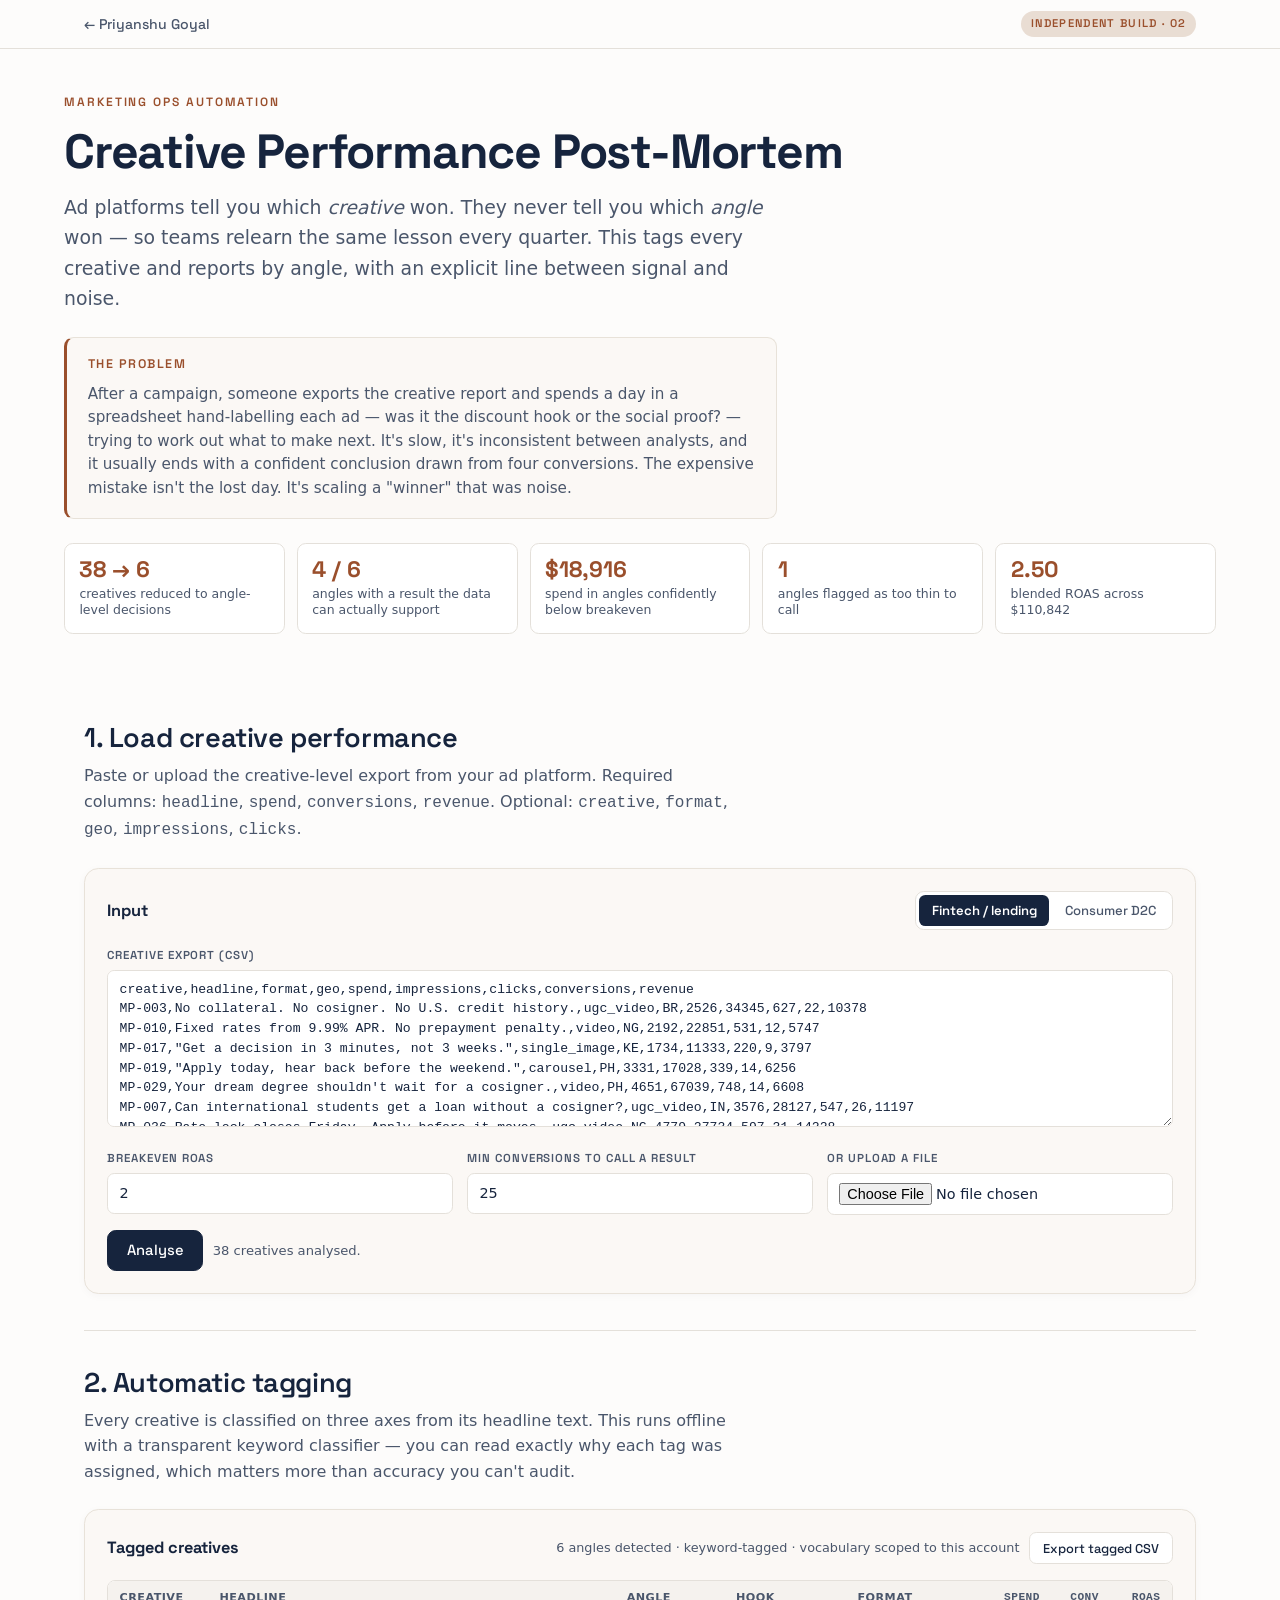
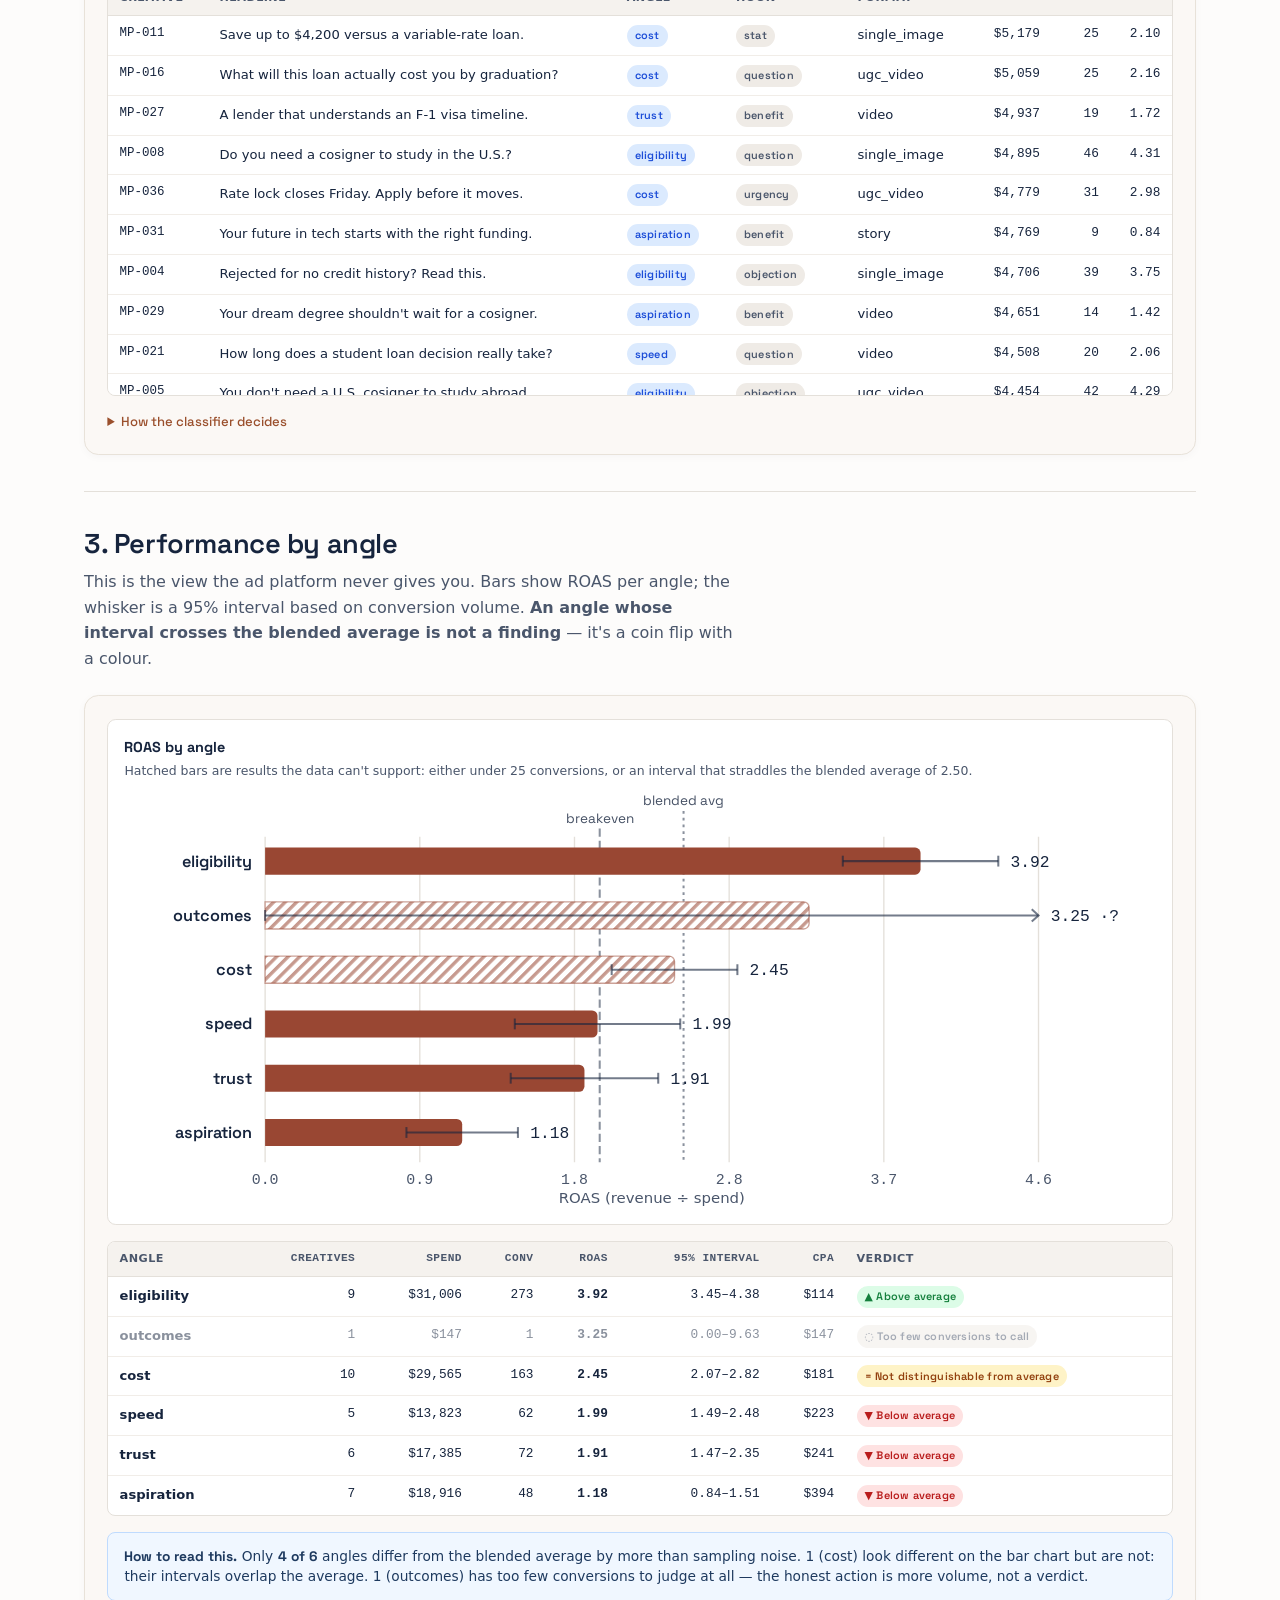
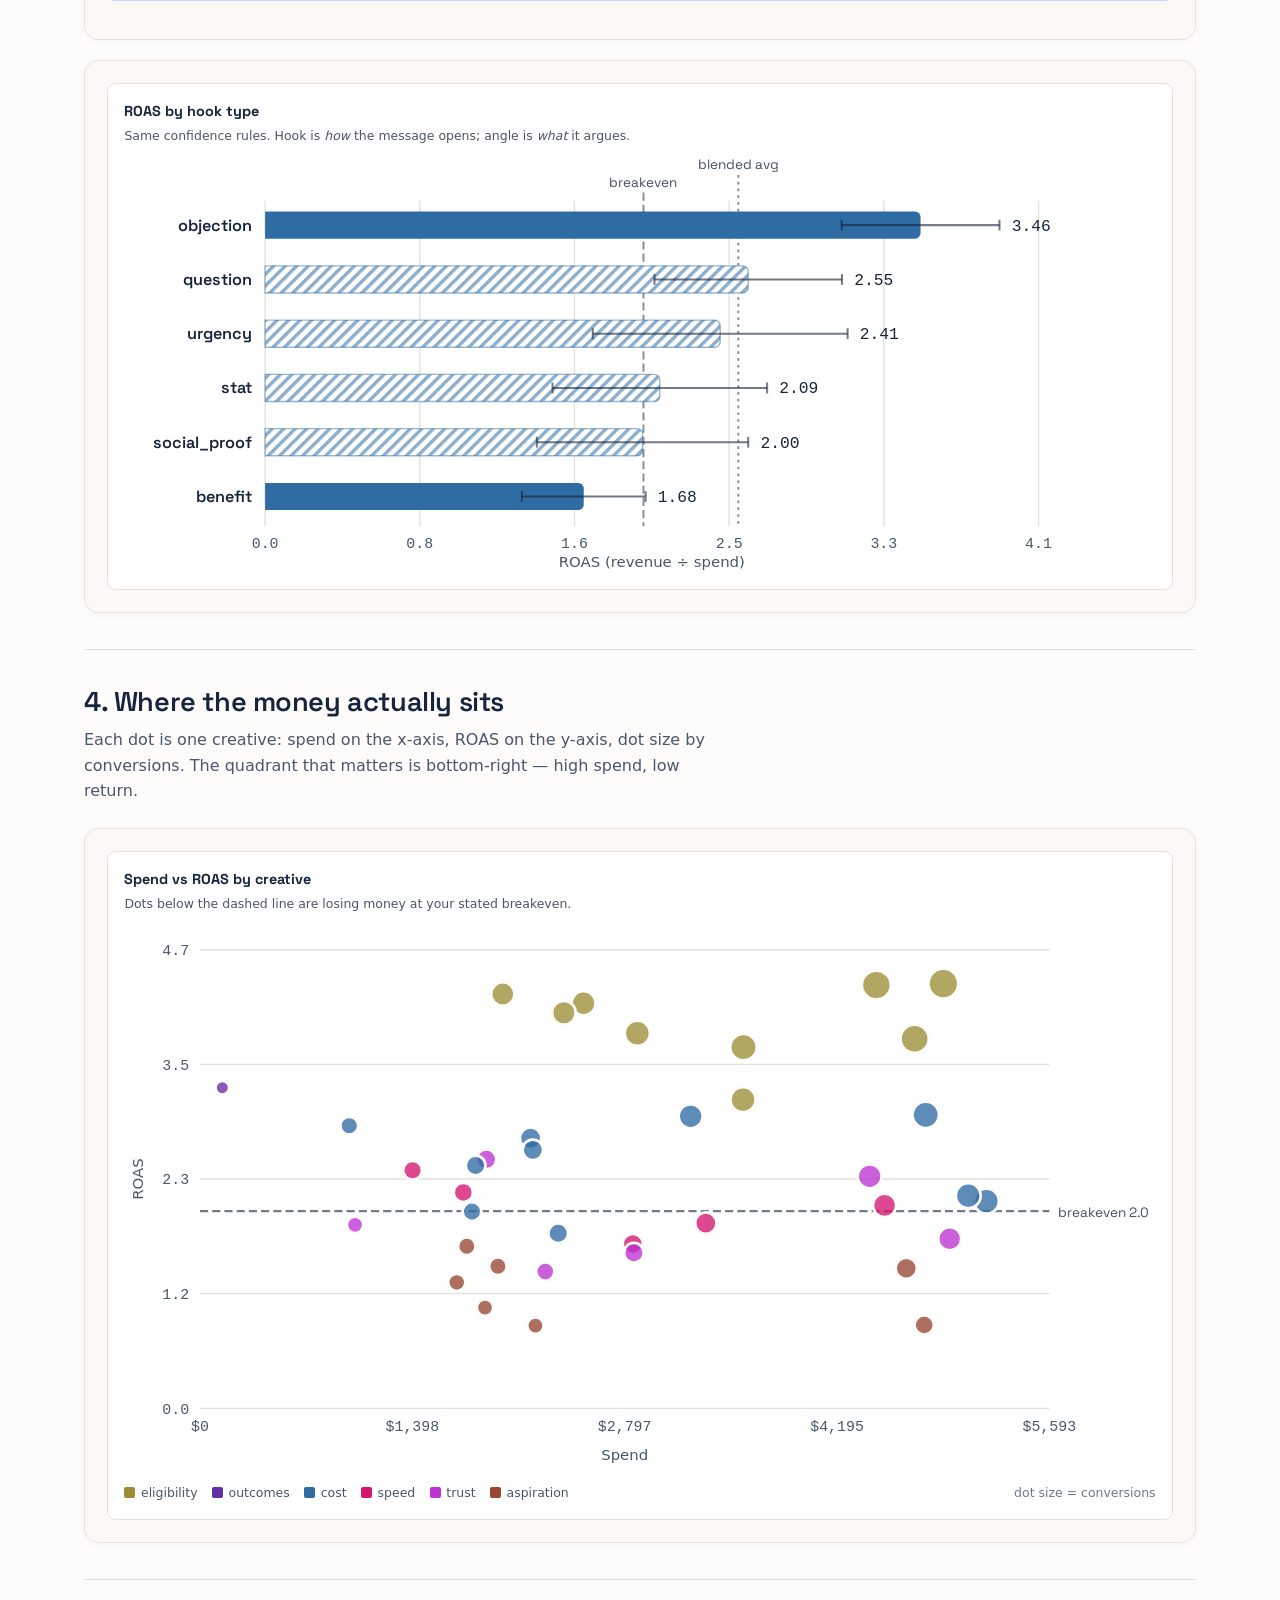
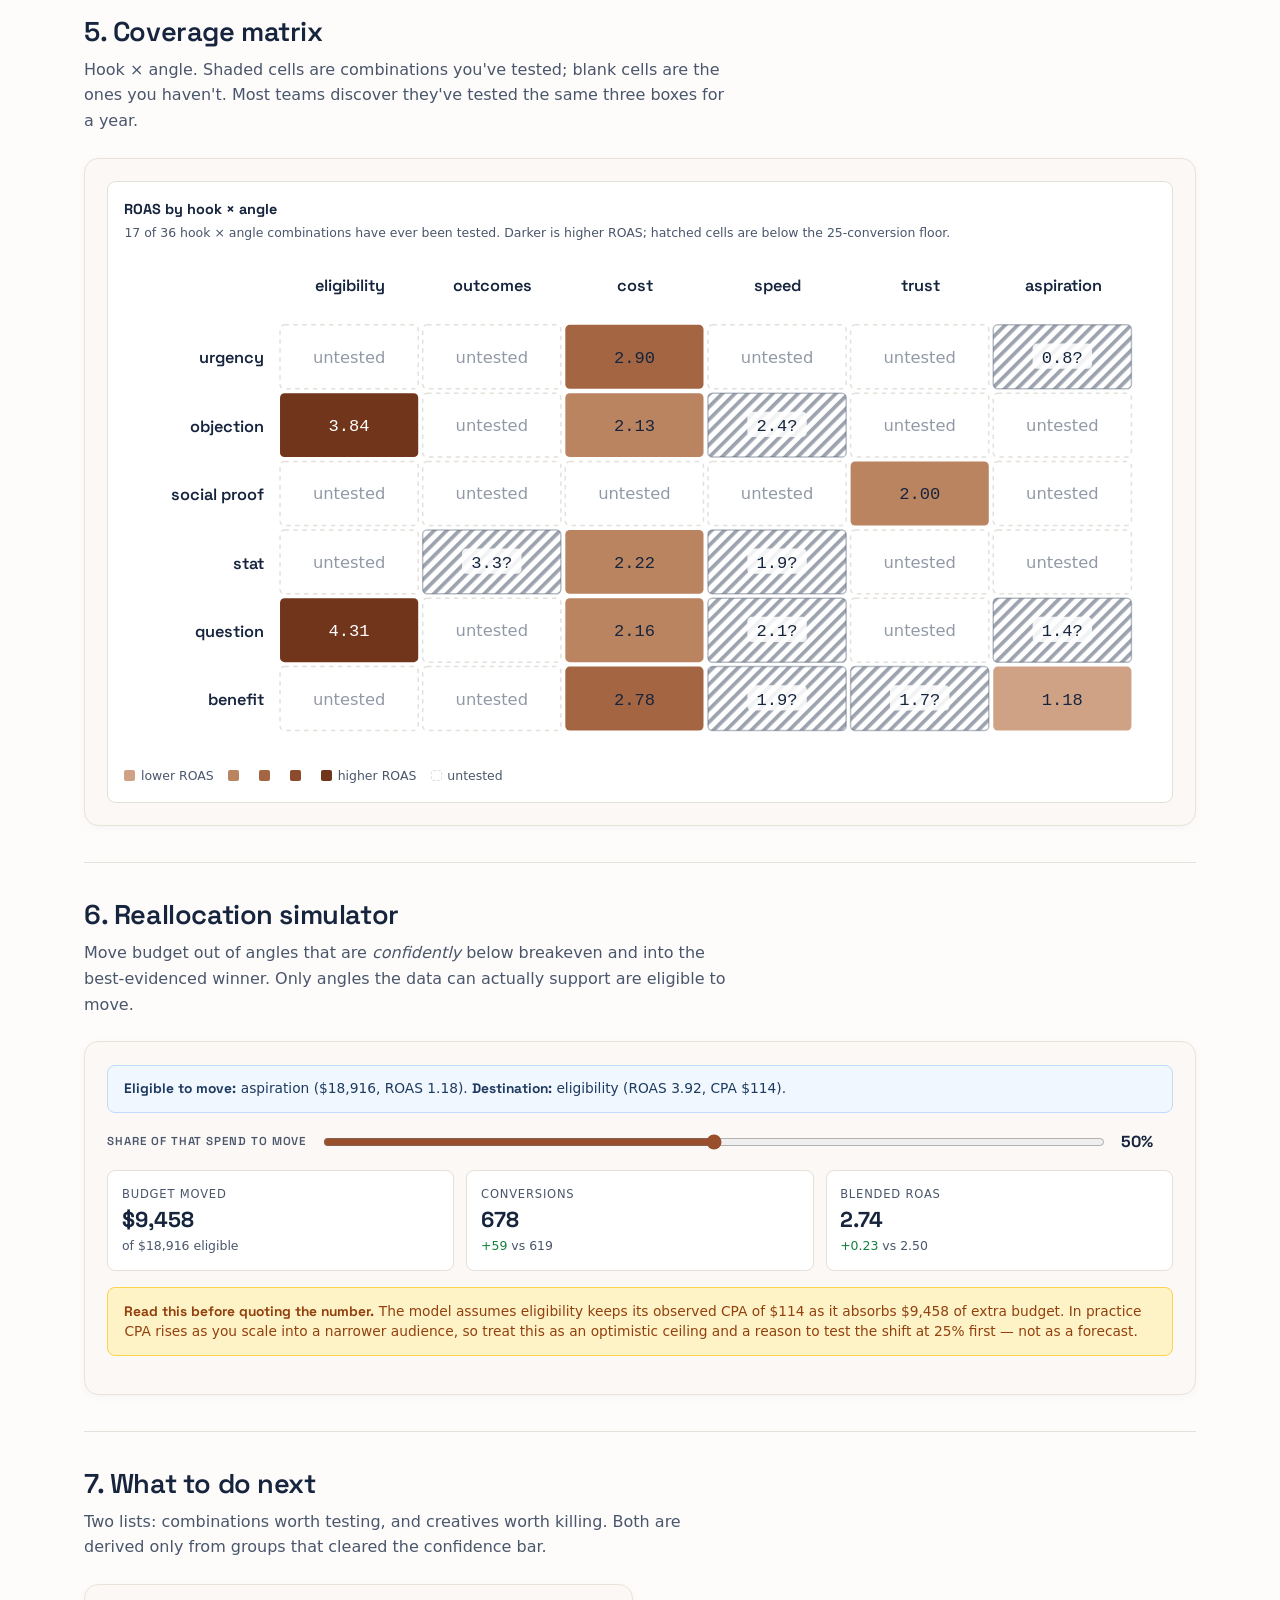
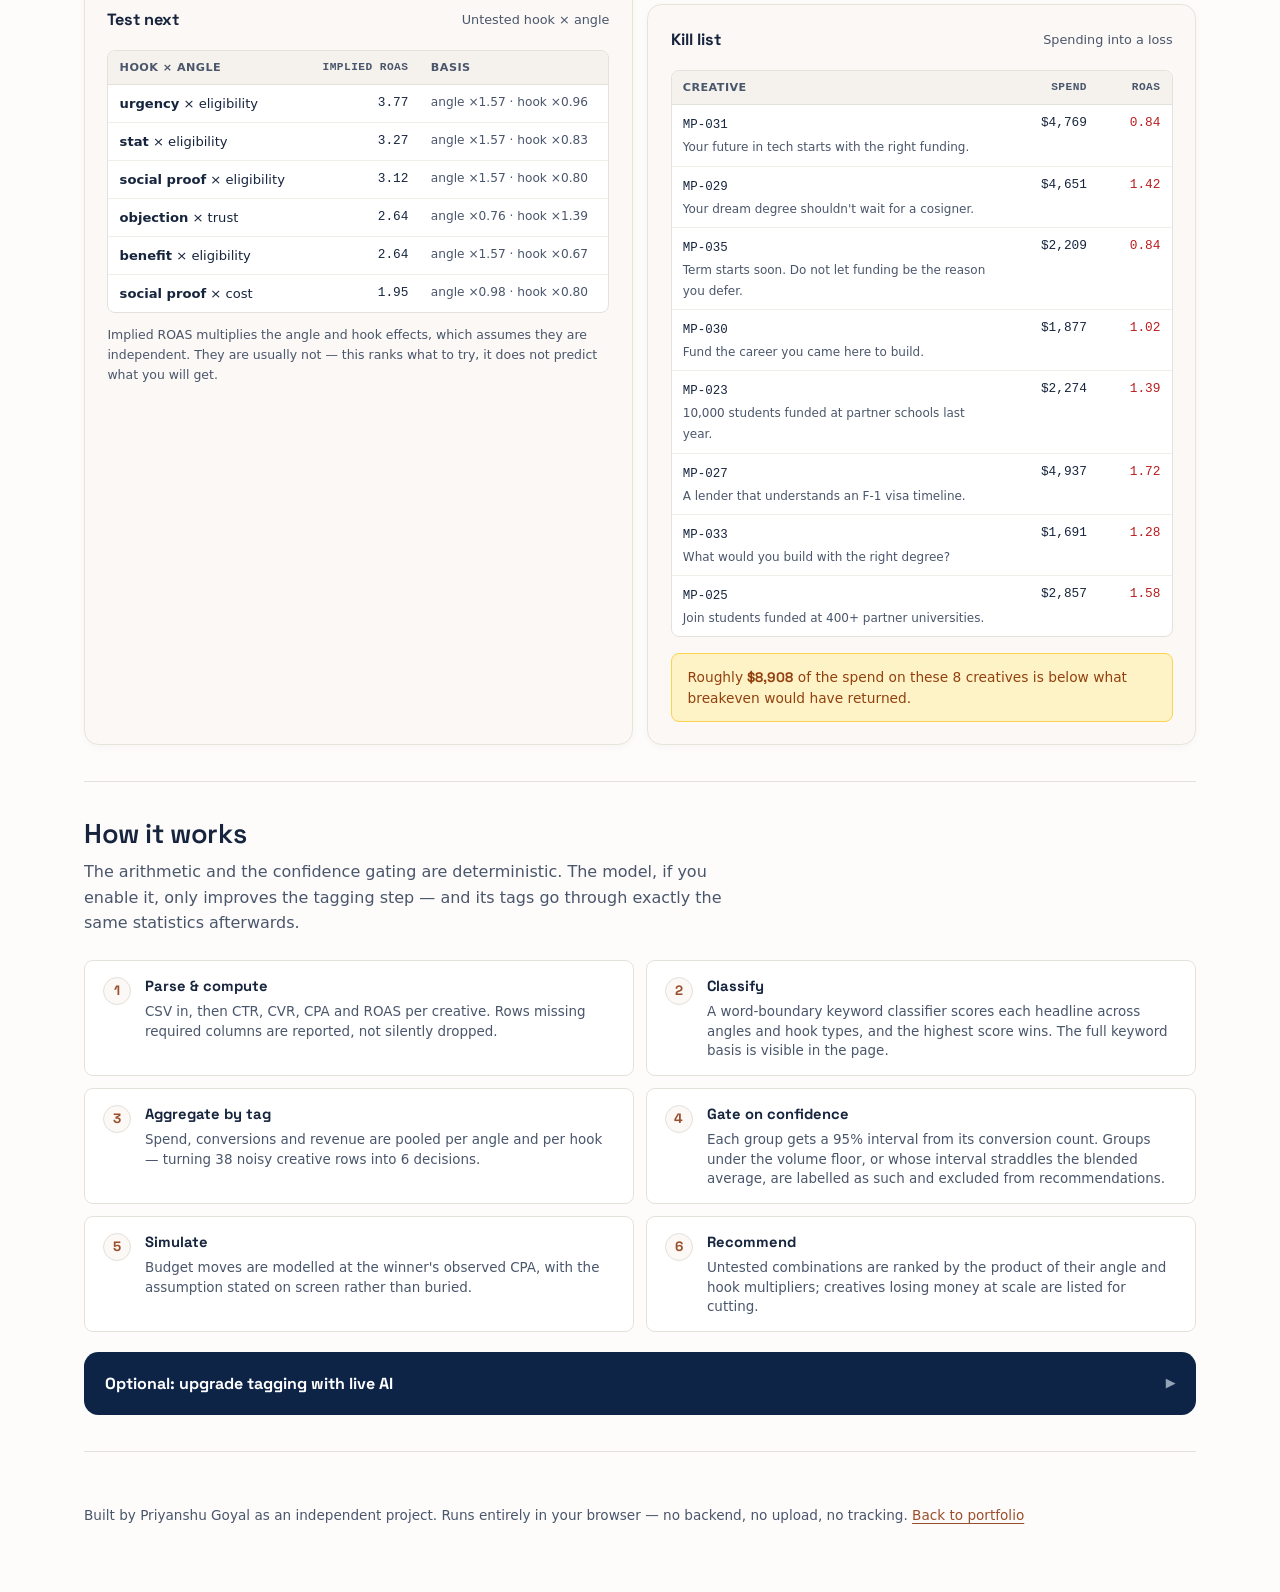
==== tools/creative-angle-miner.html @ 08e32c4c "Add three independent AI marketing-ops tools" ====
<!DOCTYPE html>
<html lang="en">
<head>
<meta charset="utf-8">
<meta name="viewport" content="width=device-width, initial-scale=1">
<title>Creative Performance Post-Mortem — Priyanshu Goyal</title>
<meta name="description" content="Tags every ad creative by hook, angle and format, then reports performance by angle with explicit confidence gating and a ranked next-test plan.">
<link rel="preconnect" href="https://fonts.googleapis.com">
<link rel="preconnect" href="https://fonts.gstatic.com" crossorigin>
<link href="https://fonts.googleapis.com/css2?family=Space+Grotesk:wght@400;500;600;700&display=swap" rel="stylesheet">
<link rel="stylesheet" href="tool-kit.css">
<style>
  .chart-wrap { background:#fff; border:1px solid var(--line); border-radius:.55rem; padding:1rem; overflow:visible; }
  .chart-title { font-family:var(--display); font-size:.9rem; font-weight:700; margin:0 0 .15rem; }
  .chart-sub { font-size:.78rem; color:var(--ink-soft); margin:0 0 .9rem; }
  svg.chart { display:block; width:100%; height:auto; overflow:visible; }
  .legend { display:flex; flex-wrap:wrap; gap:.6rem .9rem; margin-top:.75rem; font-size:.78rem; color:var(--ink-soft); }
  .legend span.sw { width:11px; height:11px; border-radius:2px; display:inline-block; margin-right:.35rem; vertical-align:-1px; }
  .tip {
    position:fixed; pointer-events:none; z-index:200; background:var(--ink); color:#fff;
    font-size:.76rem; line-height:1.45; padding:.5rem .65rem; border-radius:.4rem;
    max-width:17rem; opacity:0; transition:opacity .1s ease; box-shadow:0 4px 14px rgba(0,0,0,.18);
  }
  .tip b { font-family:var(--display); }
  .slider-row { display:flex; align-items:center; gap:.9rem; flex-wrap:wrap; }
  .slider-row input[type=range] { flex:1; min-width:12rem; accent-color:var(--accent); }
  .sim-grid { display:grid; grid-template-columns:1fr; gap:.75rem; margin-top:1rem; }
  @media (min-width:720px){ .sim-grid { grid-template-columns:repeat(3,1fr); } }
  .sim-box { background:#fff; border:1px solid var(--line); border-radius:.5rem; padding:.85rem; }
  .sim-box .k { font-size:.72rem; text-transform:uppercase; letter-spacing:.07em; color:var(--ink-soft); display:block; margin-bottom:.3rem; }
  .sim-box .v { font-family:var(--display); font-weight:700; font-size:1.35rem; display:block; line-height:1.15; }
  .sim-box .d { font-size:.78rem; margin-top:.2rem; display:block; color:var(--ink-soft); }
  .up { color:var(--green-text); } .down { color:var(--red-text); }
  details.kw { margin-top:.9rem; }
  details.kw summary { cursor:pointer; font-size:.82rem; color:var(--accent); font-family:var(--display); font-weight:500; }
  details.kw .kwbody { margin-top:.7rem; font-size:.8rem; color:var(--ink-soft); }
  details.kw code { background:var(--card); padding:.1rem .3rem; border-radius:.25rem; font-size:.75rem; }
</style>
</head>
<body>

<div class="tool-bar">
  <div class="wrap tool-bar-inner">
    <a class="back-link" href="../index.html">&larr; Priyanshu Goyal</a>
    <span class="tool-bar-tag">Independent build &middot; 02</span>
  </div>
</div>

<header class="wrap tool-header">
  <p class="eyebrow">Marketing Ops Automation</p>
  <h1>Creative Performance Post-Mortem</h1>
  <p class="tool-sub">Ad platforms tell you which <em>creative</em> won. They never tell you which <em>angle</em> won — so teams relearn the same lesson every quarter. This tags every creative and reports by angle, with an explicit line between signal and noise.</p>

  <div class="problem-box">
    <h2>The problem</h2>
    <p>After a campaign, someone exports the creative report and spends a day in a spreadsheet hand-labelling each ad — was it the discount hook or the social proof? — trying to work out what to make next. It's slow, it's inconsistent between analysts, and it usually ends with a confident conclusion drawn from four conversions. The expensive mistake isn't the lost day. It's scaling a "winner" that was noise.</p>
  </div>

  <div class="metrics-ribbon" id="metrics"></div>
</header>

<main class="wrap">

  <!-- ===================== INPUT ===================== -->
  <section class="tool-section" style="border-top:none">
    <h2>1. Load creative performance</h2>
    <p class="section-intro">Paste or upload the creative-level export from your ad platform. Required columns: <code>headline</code>, <code>spend</code>, <code>conversions</code>, <code>revenue</code>. Optional: <code>creative</code>, <code>format</code>, <code>geo</code>, <code>impressions</code>, <code>clicks</code>.</p>

    <div class="panel">
      <div class="panel-head">
        <h3>Input</h3>
        <div class="seg" role="group" aria-label="Choose dataset">
          <button type="button" data-ds="fintech" aria-pressed="true">Fintech / lending</button>
          <button type="button" data-ds="consumer" aria-pressed="false">Consumer D2C</button>
        </div>
      </div>

      <div class="field">
        <label for="csv">Creative export (CSV)</label>
        <textarea id="csv" class="input" rows="7" spellcheck="false"></textarea>
      </div>

      <div class="grid-3">
        <div class="field">
          <label for="breakeven">Breakeven ROAS</label>
          <input id="breakeven" class="input" type="number" step="0.1" min="0.1" value="2.0">
        </div>
        <div class="field">
          <label for="minconv">Min conversions to call a result</label>
          <input id="minconv" class="input" type="number" step="1" min="1" value="25">
        </div>
        <div class="field">
          <label for="upload">Or upload a file</label>
          <input id="upload" class="input" type="file" accept=".csv,.txt">
        </div>
      </div>

      <div class="btn-row">
        <button class="btn btn-primary" id="run">Analyse</button>
        <span id="msg" style="font-size:.82rem;color:var(--ink-soft)"></span>
      </div>
    </div>
  </section>

  <!-- ===================== TAGGING ===================== -->
  <section class="tool-section" id="tagSection" hidden>
    <h2>2. Automatic tagging</h2>
    <p class="section-intro">Every creative is classified on three axes from its headline text. This runs offline with a transparent keyword classifier — you can read exactly why each tag was assigned, which matters more than accuracy you can't audit.</p>

    <div class="panel">
      <div class="panel-head">
        <h3>Tagged creatives</h3>
        <div class="btn-row">
          <span class="hint" id="tagStats"></span>
          <button class="btn btn-ghost btn-sm" id="exportTags">Export tagged CSV</button>
        </div>
      </div>
      <div class="table-wrap" style="max-height:26rem">
        <table class="data" id="tagTable">
          <thead><tr>
            <th>Creative</th><th>Headline</th><th>Angle</th><th>Hook</th><th>Format</th>
            <th class="num-cell">Spend</th><th class="num-cell">Conv</th><th class="num-cell">ROAS</th>
          </tr></thead><tbody></tbody>
        </table>
      </div>

      <details class="kw">
        <summary>How the classifier decides</summary>
        <div class="kwbody" id="kwBody"></div>
      </details>
    </div>
  </section>

  <!-- ===================== ANGLE PERFORMANCE ===================== -->
  <section class="tool-section" id="angleSection" hidden>
    <h2>3. Performance by angle</h2>
    <p class="section-intro">This is the view the ad platform never gives you. Bars show ROAS per angle; the whisker is a 95% interval based on conversion volume. <strong>An angle whose interval crosses the blended average is not a finding</strong> — it's a coin flip with a colour.</p>

    <div class="panel">
      <div class="chart-wrap">
        <p class="chart-title">ROAS by angle</p>
        <p class="chart-sub" id="angleChartSub"></p>
        <div id="angleChart"></div>
      </div>
      <div class="table-wrap" style="margin-top:1rem">
        <table class="data" id="angleTable">
          <thead><tr>
            <th>Angle</th><th class="num-cell">Creatives</th><th class="num-cell">Spend</th>
            <th class="num-cell">Conv</th><th class="num-cell">ROAS</th><th class="num-cell">95% interval</th>
            <th class="num-cell">CPA</th><th>Verdict</th>
          </tr></thead><tbody></tbody>
        </table>
      </div>
      <div id="angleCallout"></div>
    </div>

    <div class="panel">
      <div class="chart-wrap">
        <p class="chart-title">ROAS by hook type</p>
        <p class="chart-sub">Same confidence rules. Hook is <em>how</em> the message opens; angle is <em>what</em> it argues.</p>
        <div id="hookChart"></div>
      </div>
    </div>
  </section>

  <!-- ===================== SCATTER ===================== -->
  <section class="tool-section" id="scatterSection" hidden>
    <h2>4. Where the money actually sits</h2>
    <p class="section-intro">Each dot is one creative: spend on the x-axis, ROAS on the y-axis, dot size by conversions. The quadrant that matters is bottom-right — high spend, low return.</p>
    <div class="panel">
      <div class="chart-wrap">
        <p class="chart-title">Spend vs ROAS by creative</p>
        <p class="chart-sub">Dots below the dashed line are losing money at your stated breakeven.</p>
        <div id="scatter"></div>
        <div class="legend" id="scatterLegend"></div>
      </div>
    </div>
  </section>

  <!-- ===================== MATRIX ===================== -->
  <section class="tool-section" id="matrixSection" hidden>
    <h2>5. Coverage matrix</h2>
    <p class="section-intro">Hook &times; angle. Shaded cells are combinations you've tested; blank cells are the ones you haven't. Most teams discover they've tested the same three boxes for a year.</p>
    <div class="panel">
      <div class="chart-wrap">
        <p class="chart-title">ROAS by hook &times; angle</p>
        <p class="chart-sub" id="matrixSub"></p>
        <div id="matrix"></div>
        <div class="legend" id="matrixLegend"></div>
      </div>
    </div>
  </section>

  <!-- ===================== SIMULATOR ===================== -->
  <section class="tool-section" id="simSection" hidden>
    <h2>6. Reallocation simulator</h2>
    <p class="section-intro">Move budget out of angles that are <em>confidently</em> below breakeven and into the best-evidenced winner. Only angles the data can actually support are eligible to move.</p>
    <div class="panel" id="simPanel"></div>
  </section>

  <!-- ===================== NEXT TEST ===================== -->
  <section class="tool-section" id="planSection" hidden>
    <h2>7. What to do next</h2>
    <p class="section-intro">Two lists: combinations worth testing, and creatives worth killing. Both are derived only from groups that cleared the confidence bar.</p>
    <div class="grid-2">
      <div class="panel">
        <div class="panel-head"><h3>Test next</h3><span class="hint">Untested hook &times; angle</span></div>
        <div id="testPlan"></div>
      </div>
      <div class="panel">
        <div class="panel-head"><h3>Kill list</h3><span class="hint">Spending into a loss</span></div>
        <div id="killList"></div>
      </div>
    </div>
  </section>

  <!-- ===================== HOW ===================== -->
  <section class="tool-section">
    <h2>How it works</h2>
    <p class="section-intro">The arithmetic and the confidence gating are deterministic. The model, if you enable it, only improves the tagging step — and its tags go through exactly the same statistics afterwards.</p>
    <div class="arch-steps">
      <div class="arch-step"><div class="arch-num">1</div><div class="arch-content">
        <h6>Parse &amp; compute</h6><p>CSV in, then CTR, CVR, CPA and ROAS per creative. Rows missing required columns are reported, not silently dropped.</p></div></div>
      <div class="arch-step"><div class="arch-num">2</div><div class="arch-content">
        <h6>Classify</h6><p>A word-boundary keyword classifier scores each headline across angles and hook types, and the highest score wins. The full keyword basis is visible in the page.</p></div></div>
      <div class="arch-step"><div class="arch-num">3</div><div class="arch-content">
        <h6>Aggregate by tag</h6><p>Spend, conversions and revenue are pooled per angle and per hook — turning 38 noisy creative rows into 6 decisions.</p></div></div>
      <div class="arch-step"><div class="arch-num">4</div><div class="arch-content">
        <h6>Gate on confidence</h6><p>Each group gets a 95% interval from its conversion count. Groups under the volume floor, or whose interval straddles the blended average, are labelled as such and excluded from recommendations.</p></div></div>
      <div class="arch-step"><div class="arch-num">5</div><div class="arch-content">
        <h6>Simulate</h6><p>Budget moves are modelled at the winner's observed CPA, with the assumption stated on screen rather than buried.</p></div></div>
      <div class="arch-step"><div class="arch-num">6</div><div class="arch-content">
        <h6>Recommend</h6><p>Untested combinations are ranked by the product of their angle and hook multipliers; creatives losing money at scale are listed for cutting.</p></div></div>
    </div>

    <div class="ai-panel" data-open="false" id="aiPanel">
      <button class="ai-toggle" id="aiToggle" aria-expanded="false">
        <span>Optional: upgrade tagging with live AI</span><span class="chev">&#9660;</span>
      </button>
      <div class="ai-body" style="margin-top:.9rem">
        <p>The keyword classifier handles clear cases well and struggles with irony, implication and mixed messages. With a key, Claude re-tags every headline instead — and the result is fed through the same deterministic statistics, so the model never gets to decide what is significant. Your key stays in <code>sessionStorage</code>, goes only to <code>api.anthropic.com</code>, and is dropped when the tab closes.</p>
        <div class="field">
          <label class="field-label" for="apiKey">Anthropic API key</label>
          <input id="apiKey" class="input" type="password" placeholder="sk-ant-..." autocomplete="off" spellcheck="false">
        </div>
        <div class="btn-row">
          <button class="btn btn-ghost btn-sm" id="aiRun">Re-tag with Claude</button>
          <button class="btn btn-ghost btn-sm" id="aiReset">Revert to keyword tags</button>
          <button class="btn btn-ghost btn-sm" id="aiClear">Clear key</button>
        </div>
        <div class="ai-status" id="aiStatus"></div>
      </div>
    </div>
  </section>

  <div class="footer-note">
    <p>Built by Priyanshu Goyal as an independent project. Runs entirely in your browser — no backend, no upload, no tracking. <a href="../index.html">Back to portfolio</a></p>
  </div>
</main>

<div class="tip" id="tip" role="status" aria-live="polite"></div>

<script>
(function(){
"use strict";

/* ===================== DATA ===================== */
const DATASETS = {
  fintech:  { breakeven:2.0, minconv:25,
    angles:["eligibility","cost","speed","trust","aspiration","outcomes"],
    csv:`creative,headline,format,geo,spend,impressions,clicks,conversions,revenue
MP-003,No collateral. No cosigner. No U.S. credit history.,ugc_video,BR,2526,34345,627,22,10378
MP-010,Fixed rates from 9.99% APR. No prepayment penalty.,video,NG,2192,22851,531,12,5747
MP-017,"Get a decision in 3 minutes, not 3 weeks.",single_image,KE,1734,11333,220,9,3797
MP-019,"Apply today, hear back before the weekend.",carousel,PH,3331,17028,339,14,6256
MP-029,Your dream degree shouldn't wait for a cosigner.,video,PH,4651,67039,748,14,6608
MP-007,Can international students get a loan without a cosigner?,ugc_video,IN,3576,28127,547,26,11197
MP-036,Rate lock closes Friday. Apply before it moves.,ugc_video,NG,4779,27734,597,31,14228
MP-005,You don't need a U.S. cosigner to study abroad.,ugc_video,NG,4454,56738,971,42,19121
MP-032,Build the life you moved countries for.,single_image,PH,1757,5583,131,6,2888
MP-020,Skip the branch visit. The whole thing is online.,single_image,BR,1400,9386,191,8,3381
MP-027,A lender that understands an F-1 visa timeline.,video,IN,4937,30165,695,19,8489
MP-021,How long does a student loan decision really take?,video,PH,4508,39956,573,20,9281
MP-031,Your future in tech starts with the right funding.,story,KE,4769,12936,240,9,4029
MP-037,Last week to lock this term's fixed rate.,carousel,BR,2177,30059,390,14,5966
MP-001,No cosigner? You can still get funded.,single_image,BR,2880,43582,613,26,10955
MP-009,Turned down because you have no U.S. credit file?,story,NG,1994,44538,897,20,8380
MP-023,"10,000 students funded at partner schools last year.",story,BR,2274,6806,140,7,3153
MP-035,Term starts soon. Do not let funding be the reason you defer.,video,IN,2209,10084,201,4,1852
MP-011,"Save up to \$4,200 versus a variable-rate loan.",single_image,NG,5179,129619,1079,25,10882
MP-033,What would you build with the right degree?,carousel,KE,1691,15837,164,5,2159
MP-002,Even if your family has no U.S. banking history.,ugc_video,KE,3579,33076,636,31,13111
MP-016,What will this loan actually cost you by graduation?,ugc_video,BR,5059,21494,499,25,10910
MP-018,Funds disbursed in as little as 5 business days.,carousel,PH,2850,15050,322,11,4751
MP-025,Join students funded at 400+ partner universities.,carousel,IN,2857,24474,242,10,4506
MP-008,Do you need a cosigner to study in the U.S.?,single_image,PH,4895,93950,1182,46,21082
MP-026,Backed by lenders who specialise in visa students.,video,NG,1021,12136,98,4,1900
MP-022,"Trusted by 25,000+ international students.",carousel,KE,4410,23078,451,22,10376
MP-004,Rejected for no credit history? Read this.,single_image,IN,4706,64148,1036,39,17639
MP-006,No U.S. credit score required to qualify.,single_image,KE,2396,98158,883,21,9613
MP-028,Worried about hidden fees? Here is the full schedule.,ugc_video,BR,2359,17427,352,10,4191
MP-014,Transparent pricing. No hidden origination surprises.,story,BR,1791,13460,212,8,3573
MP-012,0.5% rate discount when you set up autopay.,single_image,BR,983,6296,117,6,2818
MP-015,Pay interest only while you are still studying.,ugc_video,NG,3231,22085,526,22,9568
MP-024,Rated 4.8 by students from 100+ countries.,video,NG,1886,12447,219,10,4762
MP-034,Where do you want to be in five years?,carousel,IN,1962,30683,262,6,2827
MP-038,94% of our borrowers are employed within 6 months.,single_image,KE,147,1534,23,1,478
MP-013,"Fixed rates that never move, for your whole degree.",carousel,NG,1815,13051,217,10,4471
MP-030,Fund the career you came here to build.,single_image,NG,1877,11513,197,4,1919` },
  consumer: { breakeven:1.8, minconv:40,
    angles:["cost","results","ingredients","social","routine","sustainability"],
    csv:`creative,headline,format,geo,spend,impressions,clicks,conversions,revenue
LM-001,3 serums for the price of 2. Save \$38.,single_image,AU,2137,277625,2863,81,5180
LM-009,What if your texture cleared in two weeks?,story,AU,2184,115688,1974,99,6459
LM-005,87% saw smoother skin in 14 days.,ugc_video,CA,790,87218,1208,42,2807
LM-010,No fragrance. No alcohol. No mystery fillers.,carousel,CA,1021,99437,1775,51,3431
LM-015,"The serum 30,000 people restocked twice.",carousel,AU,691,83559,1178,24,1710
LM-017,A three-step routine you'll actually finish.,single_image,US,1582,175647,1638,35,2323
LM-006,Clinically tested: 2x hydration in 7 days.,story,US,634,26351,585,27,1803
LM-002,Cheaper per use than your morning coffee.,ugc_video,US,3293,373894,7204,130,8963
LM-014,"Rated 4.9 by 12,000+ verified buyers.",ugc_video,AU,3567,122521,1702,83,5909
LM-011,Sensitive skin? This one was built for you.,carousel,UK,3630,500756,8469,196,13495
LM-020,Too many bottles on your shelf?,ugc_video,UK,1665,36635,675,30,2112
LM-019,Skincare that fits the life you already have.,single_image,AU,3870,110823,2095,63,4506
LM-018,"Two minutes, morning and night. That's it.",video,US,4077,162205,2960,82,5251
LM-007,"Visible texture change in 3 weeks, or refunded.",carousel,UK,3997,583951,7352,197,13502
LM-003,Bundle pricing ends Sunday night.,story,AU,3808,185006,4375,98,6453
LM-013,"Barrier-safe niacinamide, buffered for daily use.",single_image,CA,1752,73457,1559,77,5051
LM-012,Retinol without the peeling week.,video,US,845,106331,2506,49,3373
LM-016,"Join 50,000 people who switched this year.",single_image,UK,2835,133062,2088,87,6018
LM-021,Refill pouches that cut plastic by 80%.,story,CA,147,8460,117,4,283
LM-008,Still waking up to dull skin?,carousel,US,1575,166965,3612,81,5420
LM-004,Last day for 30% off the starter set.,story,UK,3306,435686,4899,116,7575` }
};

/* Categorical palette: 6 slots, all-pairs CVD validated against the #FDFCFB
   surface (worst deutan pair ΔE 8.7, worst normal-vision pair ΔE 15.8).
   Fixed order, never cycled - a 7th category folds into neutral OTHER rather
   than getting a generated hue, because six is the honest limit on this surface. */
const CAT = ["#994733","#2E6CA3","#9B8D36","#652EA3","#D5156F","#BD32D2"];
const OTHER = "#5B6472";
const catColor = i => (i >= 0 && i < CAT.length) ? CAT[i] : OTHER;

/* Stable colour identity: alphabetical by angle name, with "other" always
   neutral. Re-sorting the table by ROAS must never repaint the scatter. */
function colorIndex(names){
  const stable = names.filter(a=>a!=="other").slice().sort((a,b)=>a.localeCompare(b));
  const m = new Map();
  stable.forEach((a,i)=>m.set(a, i));
  m.set("other", -1);
  return m;
}
/* Validated single-hue sequential ramp (light -> dark) */
const SEQ = ["#CFA285","#BB8461","#A46543","#8B4B2C","#70351B"];
const INK="#16243D", INKSOFT="#4A566B", LINE="#E4E0DA", SURFACE="#FDFCFB";
const GOOD="#15803D", BAD="#B91C1C";

/* ===================== CLASSIFIER ===================== */
const ANGLE_KW = {
  eligibility: ["cosigner","co-signer","collateral","credit history","credit score","credit file","qualify","eligible","eligibility","rejected","turned down","banking history","approval"],
  cost:        ["apr","rate","rates","interest","fee","fees","price","pricing","cost","save","discount","autopay","cheaper","bundle","% off","prepayment","origination"],
  speed:       ["minutes","fast","quick","instant","decision in","disbursed","weekend","online","branch","business days","how long"],
  trust:       ["trusted","rated","backed","specialise","specialize","understands","hidden fees","partner","licensed","secure","verified"],
  aspiration:  ["dream","career","future","build","life","degree","five years","defer","goal"],
  outcomes:    ["employed","salary","hired","job placement","placement","within 6 months"],
  results:     ["saw","visible","hydration","texture","clinically","refunded","smoother","in 14 days","in 7 days","results"],
  ingredients: ["fragrance","alcohol","fillers","retinol","niacinamide","sensitive skin","barrier","ingredients"],
  social:      ["verified buyers","restocked","switched","reviews","people who","buyers"],
  routine:     ["routine","step","steps","bottles","shelf","morning and night","two minutes"],
  sustainability:["refill","plastic","sustainable","recycl"]
};
const HOOK_KW = {
  urgency:      ["closes","ends","last day","last week","before it","hurry","deadline","soon","term starts"],
  objection:    ["no ","without","even if","don't need","do not need","rejected","turned down","worried","skip","still get","no-"],
  social_proof: ["trusted by","rated","join ","students funded","verified buyers","restocked","switched","people who","funded at"],
  stat:         ["%","x hydration","$","+ ","2x","3 minutes","14 days","7 days","business days"],
  question:     ["?"]
};
const HOOK_ORDER = ["urgency","objection","social_proof","stat","question","benefit"];

function classify(text, kwmap, fallback){
  const t = " " + (text||"").toLowerCase() + " ";
  let best = fallback, bestScore = 0, hits = {};
  for(const [label, words] of Object.entries(kwmap)){
    let score = 0, matched = [];
    for(const w of words){
      const needle = w.toLowerCase();
      let found;
      if(/^[a-z0-9]/.test(needle) && /[a-z0-9]$/.test(needle)){
        found = new RegExp("\\b" + needle.replace(/[.*+?^${}()|[\]\\]/g,"\\$&") + "\\b").test(t);
      } else {
        found = t.indexOf(needle) !== -1;
      }
      if(found){ score++; matched.push(w); }
    }
    if(score) hits[label] = matched;
    if(score > bestScore){ bestScore = score; best = label; }
  }
  return { label: best, score: bestScore, hits };
}

function activeAngleKw(){
  /* The same word means different things in different categories: "rated" is a
     trust signal in lending and a social-proof signal in skincare. So the angle
     vocabulary is scoped per account rather than global - a single universal
     taxonomy would mislabel one domain to serve the other. */
  const allow = STATE.angleVocab;
  if(!allow || !allow.length) return ANGLE_KW;
  const out = {};
  allow.forEach(k=>{ if(ANGLE_KW[k]) out[k]=ANGLE_KW[k]; });
  return Object.keys(out).length ? out : ANGLE_KW;
}

function tagRow(r){
  const a = classify(r.headline, activeAngleKw(), "other");
  const h = classify(r.headline, HOOK_KW, "benefit");
  r.angle = a.label; r.angleWhy = a.hits[a.label] || [];
  r.hook  = h.score ? h.label : "benefit";
  r.hookWhy = h.hits[r.hook] || [];
  return r;
}

/* ===================== CSV ===================== */
function parseCsv(text){
  const lines = text.split(/\r?\n/).map(l=>l.trim()).filter(Boolean);
  if(lines.length < 2) return { rows:[], errors:["Need a header row and at least one data row."] };
  const hdr = splitLine(lines[0]).map(h=>h.trim().toLowerCase());
  const col = n => hdr.indexOf(n);
  const need = ["headline","spend","conversions","revenue"];
  const missing = need.filter(n=>col(n)===-1);
  if(missing.length) return { rows:[], errors:["Missing required column(s): "+missing.join(", ")+". Found: "+hdr.join(", ")] };

  const rows=[], errors=[];
  for(let i=1;i<lines.length;i++){
    const p = splitLine(lines[i]);
    const num = n => { const v=parseFloat((p[col(n)]||"").replace(/[^0-9.\-]/g,"")); return isFinite(v)?v:0; };
    const headline = (p[col("headline")]||"").trim();
    if(!headline){ errors.push("Row "+(i+1)+": empty headline, skipped."); continue; }
    const spend = num("spend");
    if(spend <= 0){ errors.push("Row "+(i+1)+": spend is zero or unreadable, skipped."); continue; }
    rows.push({
      creative: col("creative")>-1 ? (p[col("creative")]||"").trim() : "row "+i,
      headline, spend,
      format: col("format")>-1 ? (p[col("format")]||"").trim() : "",
      geo:    col("geo")>-1 ? (p[col("geo")]||"").trim() : "",
      impressions: col("impressions")>-1 ? num("impressions") : 0,
      clicks:      col("clicks")>-1 ? num("clicks") : 0,
      conversions: num("conversions"),
      revenue:     num("revenue")
    });
  }
  return { rows, errors };
}
function splitLine(line){
  const out=[]; let cur="", q=false;
  for(let i=0;i<line.length;i++){
    const c=line[i];
    if(c === '"'){ if(q && line[i+1]==='"'){ cur+='"'; i++; } else q=!q; }
    else if(c === "," && !q){ out.push(cur); cur=""; }
    else cur+=c;
  }
  out.push(cur); return out;
}

/* ===================== STATS ===================== */
function group(rows, key){
  const m = new Map();
  rows.forEach(r=>{
    const k = r[key] || "other";
    if(!m.has(k)) m.set(k, { key:k, rows:[], spend:0, revenue:0, conversions:0, clicks:0, impressions:0 });
    const g = m.get(k);
    g.rows.push(r); g.spend+=r.spend; g.revenue+=r.revenue;
    g.conversions+=r.conversions; g.clicks+=r.clicks; g.impressions+=r.impressions;
  });
  return [...m.values()];
}

function decorate(groups, overallRoas, breakeven, minConv){
  groups.forEach(g=>{
    g.roas = g.spend ? g.revenue/g.spend : 0;
    g.cpa  = g.conversions ? g.spend/g.conversions : null;
    g.cvr  = g.clicks ? g.conversions/g.clicks : null;
    /* Conversion counts are Poisson-ish; SE of a ratio scales with 1/sqrt(n).
       This is an approximation and is labelled as one in the UI. */
    const se = g.conversions>0 ? g.roas/Math.sqrt(g.conversions) : Infinity;
    g.ciLo = Math.max(0, g.roas - 1.96*se);
    g.ciHi = g.roas + 1.96*se;
    g.thin = g.conversions < minConv;
    if(g.thin){
      g.verdict = "thin"; g.verdictText = "Too few conversions to call";
    } else if(g.ciLo > overallRoas){
      g.verdict = "above"; g.verdictText = "Above average";
    } else if(g.ciHi < overallRoas){
      g.verdict = "below"; g.verdictText = "Below average";
    } else {
      g.verdict = "flat"; g.verdictText = "Not distinguishable from average";
    }
    g.belowBreakeven = !g.thin && g.ciHi < breakeven;
  });
  groups.sort((a,b)=>b.roas-a.roas);
  return groups;
}

/* ===================== SVG HELPERS ===================== */
const NS="http://www.w3.org/2000/svg";
function el(tag, attrs, parent){
  const n=document.createElementNS(NS,tag);
  for(const k in attrs) if(attrs[k]!==null&&attrs[k]!==undefined) n.setAttribute(k,attrs[k]);
  if(parent) parent.appendChild(n);
  return n;
}
/* rounded on the far end only, anchored flat to the baseline */
function barPath(x,y,w,h,r){
  r = Math.max(0, Math.min(r, w, h/2));
  if(w<=0) return "M"+x+","+y+"h0";
  return "M"+x+","+y+"h"+(w-r)+"a"+r+","+r+" 0 0 1 "+r+","+r+
         "v"+(h-2*r)+"a"+r+","+r+" 0 0 1 "+(-r)+","+r+"H"+x+"Z";
}
const tip = document.getElementById("tip");
function showTip(e, html){
  tip.innerHTML = html;
  tip.style.opacity = "1";
  const pad = 14;
  let x = e.clientX + pad, y = e.clientY + pad;
  const r = tip.getBoundingClientRect();
  if(x + r.width > window.innerWidth - 8) x = e.clientX - r.width - pad;
  if(y + r.height > window.innerHeight - 8) y = e.clientY - r.height - pad;
  tip.style.left = x+"px"; tip.style.top = y+"px";
}
function hideTip(){ tip.style.opacity = "0"; }
function hoverable(node, html){
  node.addEventListener("mousemove", e=>showTip(e, html));
  node.addEventListener("mouseleave", hideTip);
  node.setAttribute("tabindex","0");
  node.addEventListener("focus", e=>{
    const b=node.getBoundingClientRect();
    showTip({clientX:b.left+b.width/2, clientY:b.top}, html);
  });
  node.addEventListener("blur", hideTip);
}

/* ===================== CHARTS ===================== */
function hatchDef(svg, id, color){
  const defs = el("defs",{},svg);
  const p = el("pattern",{id:id,width:6,height:6,patternUnits:"userSpaceOnUse",patternTransform:"rotate(45)"},defs);
  el("rect",{width:6,height:6,fill:"#fff"},p);
  el("rect",{width:2.5,height:6,fill:color,opacity:.55},p);
}

function barChart(mount, groups, opts){
  mount.innerHTML="";
  const rows = groups.length;
  const rowH = 40, padT = 30, padB = 34, padL = 104, padR = 86;
  const W = 760, H = padT + rows*rowH + padB;
  const svg = el("svg",{class:"chart", viewBox:"0 0 "+W+" "+H, role:"img",
    "aria-label":opts.aria||"Bar chart"}, mount);
  hatchDef(svg, opts.hatchId, opts.color);

  /* Scale on the VALUES, not the intervals: one thin group with a huge
     interval must not compress every real bar into the left margin.
     Intervals that run past the axis are clipped and marked with a chevron. */
  const maxV = Math.max(opts.breakeven, opts.overall, ...groups.map(g=>g.roas)) * 1.18;
  const plotW = W - padL - padR;
  const x = v => padL + (Math.min(v, maxV)/maxV)*plotW;

  const ticks = 5;
  for(let i=0;i<=ticks;i++){
    const v = maxV*i/ticks;
    el("line",{x1:x(v),y1:padT,x2:x(v),y2:H-padB,stroke:LINE,"stroke-width":1},svg);
    el("text",{x:x(v),y:H-padB+16,"text-anchor":"middle","font-size":11,fill:INKSOFT,
      "font-family":"var(--mono)"},svg).textContent = v.toFixed(1);
  }
  el("text",{x:padL+plotW/2,y:H-4,"text-anchor":"middle","font-size":11,fill:INKSOFT},svg)
    .textContent = "ROAS (revenue \u00f7 spend)";

  /* reference lines - labels stacked on separate rows so they never collide */
  const refs = [
    {v:opts.breakeven, label:"breakeven", dash:"6 3", row:0},
    {v:opts.overall,   label:"blended avg", dash:"2 3", row:1}
  ].filter(r=>r.v>0 && r.v<=maxV).sort((a,b)=>a.v-b.v);
  if(refs.length===2 && Math.abs(x(refs[0].v)-x(refs[1].v)) > 70) refs[1].row = 0;
  refs.forEach(r=>{
    el("line",{x1:x(r.v),y1:padT-(r.row===0?6:19),x2:x(r.v),y2:H-padB,stroke:INK,
      "stroke-width":1.5,"stroke-dasharray":r.dash,opacity:.5},svg);
    el("text",{x:x(r.v),y:padT-(r.row===0?10:23),"text-anchor":"middle","font-size":10,
      fill:INK,opacity:.8,"font-family":"var(--display)"},svg).textContent = r.label;
  });

  groups.forEach((g,i)=>{
    const y = padT + i*rowH + 8;
    const h = rowH - 20;
    const w = Math.max(0, x(g.roas) - padL);
    const dim = g.thin || g.verdict==="flat";

    const bar = el("path",{d:barPath(padL,y,w,h,4),
      fill: dim ? "url(#"+opts.hatchId+")" : opts.color,
      stroke: dim ? opts.color : "none", "stroke-width": dim?1:0, "stroke-opacity":.5},svg);

    let rightEdge = x(g.roas);
    if(g.conversions>0 && isFinite(g.ciHi)){
      const cy = y + h/2;
      const hiClipped = g.ciHi > maxV;
      const xHi = x(Math.min(g.ciHi, maxV));
      el("line",{x1:x(g.ciLo),y1:cy,x2:xHi,y2:cy,stroke:INK,"stroke-width":1.5,opacity:.6},svg);
      el("line",{x1:x(g.ciLo),y1:cy-4,x2:x(g.ciLo),y2:cy+4,stroke:INK,"stroke-width":1.5,opacity:.6},svg);
      if(hiClipped){
        el("path",{d:"M"+(xHi-5)+","+(cy-4.5)+"L"+xHi+","+cy+"L"+(xHi-5)+","+(cy+4.5),
          fill:"none",stroke:INK,"stroke-width":1.5,opacity:.6},svg);
      } else {
        el("line",{x1:xHi,y1:cy-4,x2:xHi,y2:cy+4,stroke:INK,"stroke-width":1.5,opacity:.6},svg);
      }
      rightEdge = Math.max(rightEdge, xHi);
    }

    el("text",{x:padL-10,y:y+h/2+4,"text-anchor":"end","font-size":12,
      fill:INK,"font-family":"var(--display)","font-weight":600},svg).textContent = g.key;

    /* value label clears the whisker, and never runs off the canvas */
    const labelX = Math.min(rightEdge + 9, W - 8);
    const anchor = labelX > W - 52 ? "end" : "start";
    const vlabel = el("text",{x: anchor==="end" ? W-8 : labelX, y:y+h/2+4,"font-size":12,
      fill:INK,"font-family":"var(--mono)","text-anchor":anchor},svg);
    vlabel.textContent = g.roas.toFixed(2) + (g.thin ? " \u00b7?" : "");

    hoverable(bar,
      "<b>"+esc(g.key)+"</b><br>ROAS "+g.roas.toFixed(2)+
      "<br>95% interval "+g.ciLo.toFixed(2)+"\u2013"+(isFinite(g.ciHi)?g.ciHi.toFixed(2):"\u221e")+
      "<br>"+fmt(g.spend)+" spend \u00b7 "+g.conversions+" conv"+
      "<br>"+g.rows.length+" creative"+(g.rows.length===1?"":"s")+
      "<br><i>"+esc(g.verdictText)+"</i>");
  });
  return svg;
}

function scatterChart(mount, rows, angles, opts){
  mount.innerHTML="";
  const W=760, H=400, padL=56, padR=78, padT=16, padB=46;
  const svg = el("svg",{class:"chart",viewBox:"0 0 "+W+" "+H,role:"img",
    "aria-label":"Scatter plot of spend versus ROAS for each creative"},mount);
  const maxSpend = Math.max(...rows.map(r=>r.spend))*1.08;
  const maxRoas  = Math.max(opts.breakeven, ...rows.map(r=>r.roas))*1.08;
  const maxConv  = Math.max(...rows.map(r=>r.conversions), 1);
  const x = v => padL + (v/maxSpend)*(W-padL-padR);
  const y = v => H-padB - (v/maxRoas)*(H-padT-padB);
  const idx = colorIndex(angles);
  const color = a => catColor(idx.has(a) ? idx.get(a) : -1);

  for(let i=0;i<=4;i++){
    const v = maxRoas*i/4;
    el("line",{x1:padL,y1:y(v),x2:W-padR,y2:y(v),stroke:LINE,"stroke-width":1},svg);
    el("text",{x:padL-8,y:y(v)+4,"text-anchor":"end","font-size":11,fill:INKSOFT,
      "font-family":"var(--mono)"},svg).textContent = v.toFixed(1);
  }
  for(let i=0;i<=4;i++){
    const v = maxSpend*i/4;
    el("text",{x:x(v),y:H-padB+17,"text-anchor":"middle","font-size":11,fill:INKSOFT,
      "font-family":"var(--mono)"},svg).textContent = fmt(v);
  }
  el("text",{x:padL+(W-padL-padR)/2,y:H-8,"text-anchor":"middle","font-size":11,fill:INKSOFT},svg)
    .textContent = "Spend";
  el("text",{x:14,y:padT+(H-padT-padB)/2,"font-size":11,fill:INKSOFT,
    transform:"rotate(-90 14 "+(padT+(H-padT-padB)/2)+")","text-anchor":"middle"},svg)
    .textContent = "ROAS";

  el("line",{x1:padL,y1:y(opts.breakeven),x2:W-padR,y2:y(opts.breakeven),
    stroke:INK,"stroke-width":1.5,"stroke-dasharray":"6 3",opacity:.6},svg);
  el("text",{x:W-padR+6,y:y(opts.breakeven)+4,"text-anchor":"start","font-size":10,fill:INK,
    opacity:.8,"font-family":"var(--display)"},svg).textContent = "breakeven "+opts.breakeven.toFixed(1);

  rows.slice().sort((a,b)=>b.conversions-a.conversions).forEach(r=>{
    const rad = 4 + 7*Math.sqrt(r.conversions/maxConv);
    const c = el("circle",{cx:x(r.spend),cy:y(r.roas),r:rad,
      fill:color(r.angle),"fill-opacity":.78,stroke:SURFACE,"stroke-width":2},svg);
    hoverable(c, "<b>"+esc(r.creative)+"</b><br>"+esc(r.headline)+
      "<br>"+esc(r.angle)+" · "+esc(r.hook)+(r.format?" · "+esc(r.format):"")+
      "<br>"+fmt(r.spend)+" spend · "+r.conversions+" conv · ROAS "+r.roas.toFixed(2));
  });
  return svg;
}

function matrixChart(mount, rows, angles, hooks, opts){
  mount.innerHTML="";
  const cw=96, ch=46, padL=104, padT=44, padR=14, padB=14;
  const W = padL + angles.length*cw + padR;
  const H = padT + hooks.length*ch + padB;
  const svg = el("svg",{class:"chart",viewBox:"0 0 "+W+" "+H,role:"img",
    "aria-label":"Matrix of ROAS by hook type and angle"},mount);
  hatchDef(svg,"mxHatch",INKSOFT);

  const cells = new Map();
  rows.forEach(r=>{
    const k = r.hook+"||"+r.angle;
    if(!cells.has(k)) cells.set(k,{spend:0,revenue:0,conversions:0,n:0});
    const c=cells.get(k);
    c.spend+=r.spend; c.revenue+=r.revenue; c.conversions+=r.conversions; c.n++;
  });
  const vals=[...cells.values()].filter(c=>c.conversions>=opts.minConv).map(c=>c.revenue/c.spend);
  const lo = vals.length?Math.min(...vals):0, hi = vals.length?Math.max(...vals):1;
  const step = v => {
    if(hi===lo) return SEQ[2];
    const t=(v-lo)/(hi-lo);
    return SEQ[Math.max(0,Math.min(SEQ.length-1,Math.floor(t*SEQ.length)))];
  };

  angles.forEach((a,i)=>{
    el("text",{x:padL+i*cw+cw/2,y:padT-22,"text-anchor":"middle","font-size":11,
      fill:INK,"font-family":"var(--display)","font-weight":600},svg).textContent = a;
  });
  hooks.forEach((h,j)=>{
    el("text",{x:padL-10,y:padT+j*ch+ch/2+4,"text-anchor":"end","font-size":11,
      fill:INK,"font-family":"var(--display)","font-weight":600},svg).textContent = h.replace("_"," ");
  });

  hooks.forEach((h,j)=>{
    angles.forEach((a,i)=>{
      const c = cells.get(h+"||"+a);
      const X = padL+i*cw+1, Y = padT+j*ch+1, w = cw-3, hh = ch-3;  /* 2px surface gap */
      if(!c){
        el("rect",{x:X,y:Y,width:w,height:hh,rx:3,fill:"none",stroke:LINE,
          "stroke-width":1,"stroke-dasharray":"3 3"},svg);
        const t = el("text",{x:X+w/2,y:Y+hh/2+4,"text-anchor":"middle","font-size":11,
          fill:INKSOFT,opacity:.6},svg); t.textContent="untested";
        return;
      }
      const roas = c.revenue/c.spend;
      const thin = c.conversions < opts.minConv;
      const rect = el("rect",{x:X,y:Y,width:w,height:hh,rx:3,
        fill: thin ? "url(#mxHatch)" : step(roas),
        stroke: thin ? INKSOFT : "none", "stroke-width": thin?1:0, "stroke-opacity":.4},svg);
      const dark = !thin && SEQ.indexOf(step(roas)) >= 3;
      const label = thin ? roas.toFixed(1)+"?" : roas.toFixed(2);
      if(thin){
        /* the hatch would otherwise compete with the digits */
        el("rect",{x:X+w/2-20,y:Y+hh/2-9,width:40,height:17,rx:3,
          fill:"#fff","fill-opacity":.86},svg);
      }
      const t = el("text",{x:X+w/2,y:Y+hh/2+4,"text-anchor":"middle","font-size":11.5,
        fill: dark ? "#fff" : INK, "font-family":"var(--mono)"},svg);
      t.textContent = label;
      hoverable(rect, "<b>"+esc(h.replace("_"," "))+" × "+esc(a)+"</b>"+
        "<br>ROAS "+roas.toFixed(2)+"<br>"+fmt(c.spend)+" spend · "+c.conversions+" conv"+
        "<br>"+c.n+" creative"+(c.n===1?"":"s")+
        (thin?"<br><i>below the "+opts.minConv+"-conversion floor — not reliable</i>":""));
    });
  });
  return svg;
}

/* ===================== FORMAT ===================== */
const $ = s=>document.querySelector(s);
const esc = s=>String(s==null?"":s).replace(/[&<>"']/g,c=>({"&":"&amp;","<":"&lt;",">":"&gt;","\"":"&quot;","'":"&#39;"}[c]));
const fmt = n => "$"+Math.round(n).toLocaleString("en-US");

let STATE = { rows:[], ds:"fintech", aiTags:null, angleVocab:null };

/* ===================== ANALYSIS ===================== */
function analyse(){
  const breakeven = parseFloat($("#breakeven").value)||2;
  const minConv   = parseInt($("#minconv").value,10)||25;
  const parsed = parseCsv($("#csv").value);

  if(!parsed.rows.length){
    $("#msg").innerHTML = '<span style="color:var(--red-text)">'+esc(parsed.errors.join(" "))+'</span>';
    ["tagSection","angleSection","scatterSection","matrixSection","simSection","planSection"]
      .forEach(id=>document.getElementById(id).hidden=true);
    $("#metrics").innerHTML="";
    return;
  }

  const rows = parsed.rows.map(r=>{
    r.roas = r.spend ? r.revenue/r.spend : 0;
    r.cpa  = r.conversions ? r.spend/r.conversions : null;
    r.ctr  = r.impressions ? r.clicks/r.impressions : null;
    r.cvr  = r.clicks ? r.conversions/r.clicks : null;
    return tagRow(r);
  });

  if(STATE.aiTags){
    rows.forEach(r=>{
      const t = STATE.aiTags[r.creative] || STATE.aiTags[r.headline];
      if(t){ r.angle=t.angle; r.hook=t.hook; r.angleWhy=["AI"]; r.hookWhy=["AI"]; }
    });
  }

  STATE.rows = rows;
  STATE.breakeven = breakeven;
  STATE.minConv = minConv;

  const totalSpend = rows.reduce((s,r)=>s+r.spend,0);
  const totalRev   = rows.reduce((s,r)=>s+r.revenue,0);
  const totalConv  = rows.reduce((s,r)=>s+r.conversions,0);
  const overall    = totalSpend ? totalRev/totalSpend : 0;
  STATE.overall = overall;

  const angles = decorate(group(rows,"angle"), overall, breakeven, minConv);
  const hooks  = decorate(group(rows,"hook"),  overall, breakeven, minConv);
  STATE.angles = angles; STATE.hooks = hooks;

  $("#msg").innerHTML = rows.length+" creatives analysed."+
    (parsed.errors.length ? ' <span style="color:var(--amber-text)">'+parsed.errors.length+" row(s) skipped: "+esc(parsed.errors[0])+"</span>" : "");

  ["tagSection","angleSection","scatterSection","matrixSection","simSection","planSection"]
    .forEach(id=>document.getElementById(id).hidden=false);

  renderMetrics(rows, angles, overall, totalSpend, totalConv);
  renderTags(rows);
  renderAngles(angles, hooks, overall, breakeven, minConv);
  renderScatter(rows, angles);
  renderMatrix(rows, angles, hooks, minConv);
  renderSim(angles, overall, breakeven, totalSpend, totalRev, totalConv);
  renderPlan(rows, angles, hooks, overall, breakeven);
}

function renderMetrics(rows, angles, overall, totalSpend, totalConv){
  const conf = angles.filter(a=>!a.thin);
  const callable = angles.filter(a=>a.verdict==="above"||a.verdict==="below");
  const losing = angles.filter(a=>a.belowBreakeven);
  const losingSpend = losing.reduce((s,a)=>s+a.spend,0);
  const boxes = [
    [rows.length+" → "+angles.length, "creatives reduced to angle-level decisions"],
    [callable.length+" / "+angles.length, "angles with a result the data can actually support"],
    [fmt(losingSpend), "spend in angles confidently below breakeven"],
    [(angles.length - conf.length)+"", "angles flagged as too thin to call"],
    [overall.toFixed(2), "blended ROAS across "+fmt(totalSpend)]
  ];
  $("#metrics").innerHTML = boxes.map(b=>
    '<div class="metric-box"><span class="num">'+esc(b[0])+'</span><span class="label">'+esc(b[1])+'</span></div>'
  ).join("");
}

function renderTags(rows){
  const byAngle = {};
  rows.forEach(r=>{ byAngle[r.angle]=(byAngle[r.angle]||0)+1; });
  const other = byAngle["other"]||0;
  $("#tagStats").textContent = Object.keys(byAngle).length+" angles detected"+
    (other?" · "+other+" unclassified":"") + (STATE.aiTags?" · AI-tagged":" · keyword-tagged") +
    (STATE.angleVocab?" · vocabulary scoped to this account":" · full vocabulary");

  $("#tagTable tbody").innerHTML = rows.slice().sort((a,b)=>b.spend-a.spend).map(r=>
    '<tr><td class="mono">'+esc(r.creative)+'</td>'+
    '<td style="max-width:22rem">'+esc(r.headline)+'</td>'+
    '<td><span class="pill '+(r.angle==="other"?"pill-mute":"pill-info")+'" title="matched: '+
      esc((r.angleWhy||[]).join(", ")||"no keyword match")+'">'+esc(r.angle)+'</span></td>'+
    '<td><span class="pill pill-mute" title="matched: '+
      esc((r.hookWhy||[]).join(", ")||"default")+'">'+esc(r.hook.replace("_"," "))+'</span></td>'+
    '<td>'+esc(r.format||"—")+'</td>'+
    '<td class="num-cell">'+fmt(r.spend)+'</td>'+
    '<td class="num-cell">'+r.conversions+'</td>'+
    '<td class="num-cell">'+r.roas.toFixed(2)+'</td></tr>'
  ).join("");

  $("#kwBody").innerHTML =
    (STATE.angleVocab
      ? "<p><strong>Active angle vocabulary:</strong> "+STATE.angleVocab.map(a=>"<code>"+esc(a)+"</code>").join(" ")+
        ". The same word carries different intent in different categories — <code>rated</code> is a trust signal for a lender and a social-proof signal for a skincare brand — so the vocabulary is scoped per account instead of being universal. Upload your own file to score against every label.</p>"
      : "<p><strong>Active angle vocabulary:</strong> all labels, because this is your own data.</p>")+
    "<p>Each headline is scored against every label's keyword list using word-boundary matching; the highest score wins, ties break toward the first label. Hover any tag in the table to see which keywords matched.</p>"+
    "<p><strong>Angles:</strong> "+Object.entries(ANGLE_KW).map(([k,v])=>
      "<code>"+esc(k)+"</code> ("+v.slice(0,5).map(esc).join(", ")+"…)").join(" · ")+"</p>"+
    "<p><strong>Hooks:</strong> "+Object.entries(HOOK_KW).map(([k,v])=>
      "<code>"+esc(k)+"</code> ("+v.slice(0,4).map(esc).join(", ")+"…)").join(" · ")+
      " · <code>benefit</code> (default when nothing else matches)</p>"+
    "<p>This is deliberately simple and auditable. It will mislabel irony and implication — which is exactly what the optional AI tagging step is for.</p>";
}

function renderAngles(angles, hooks, overall, breakeven, minConv){
  $("#angleChartSub").textContent =
    "Hatched bars are results the data can't support: either under "+minConv+
    " conversions, or an interval that straddles the blended average of "+overall.toFixed(2)+".";

  barChart($("#angleChart"), angles, {color:CAT[0], hatchId:"angleHatch",
    breakeven, overall, aria:"ROAS by angle"});
  barChart($("#hookChart"), hooks, {color:CAT[1], hatchId:"hookHatch",
    breakeven, overall, aria:"ROAS by hook type"});

  $("#angleTable tbody").innerHTML = angles.map(g=>{
    const cls = g.verdict==="above"?"pill-ok":g.verdict==="below"?"pill-bad":
                g.verdict==="thin"?"pill-mute":"pill-warn";
    const icon = g.verdict==="above"?"▲ ":g.verdict==="below"?"▼ ":g.verdict==="thin"?"◌ ":"= ";
    return '<tr'+(g.thin?' class="dim"':'')+'>'+
      '<td><strong>'+esc(g.key)+'</strong></td>'+
      '<td class="num-cell">'+g.rows.length+'</td>'+
      '<td class="num-cell">'+fmt(g.spend)+'</td>'+
      '<td class="num-cell">'+g.conversions+'</td>'+
      '<td class="num-cell"><strong>'+g.roas.toFixed(2)+'</strong></td>'+
      '<td class="num-cell">'+g.ciLo.toFixed(2)+"–"+(isFinite(g.ciHi)?g.ciHi.toFixed(2):"∞")+'</td>'+
      '<td class="num-cell">'+(g.cpa?fmt(g.cpa):"—")+'</td>'+
      '<td><span class="pill '+cls+'">'+icon+esc(g.verdictText)+'</span></td></tr>';
  }).join("");

  const callable = angles.filter(g=>g.verdict==="above"||g.verdict==="below");
  const thin = angles.filter(g=>g.thin);
  const flat = angles.filter(g=>g.verdict==="flat");
  let html = '<div class="callout callout-info"><strong>How to read this.</strong> ';
  html += callable.length
    ? "Only <strong>"+callable.length+" of "+angles.length+"</strong> angles differ from the blended average by more than sampling noise. "
    : "No angle differs from the blended average by more than sampling noise. ";
  if(flat.length) html += flat.length+" ("+flat.map(g=>esc(g.key)).join(", ")+") look different on the bar chart but are not: their intervals overlap the average. ";
  if(thin.length) html += thin.length+" ("+thin.map(g=>esc(g.key)).join(", ")+") "+(thin.length===1?"has":"have")+" too few conversions to judge at all — the honest action is more volume, not a verdict.";
  html += "</div>";
  $("#angleCallout").innerHTML = html;
}

function renderScatter(rows, angles){
  const names = angles.map(a=>a.key);
  scatterChart($("#scatter"), rows, names, {breakeven:STATE.breakeven});
  const idx = colorIndex(names);
  $("#scatterLegend").innerHTML = names.map(a=>{
    const i = idx.has(a) ? idx.get(a) : -1;
    return '<span><span class="sw" style="background:'+catColor(i)+'"></span>'+esc(a)+
      (i<0||i>=CAT.length?' <span style="opacity:.7">(neutral)</span>':'')+'</span>';
  }).join("") + '<span style="margin-left:auto;opacity:.8">dot size = conversions</span>';
}

function renderMatrix(rows, angles, hooks, minConv){
  const aNames = angles.map(a=>a.key);
  const hNames = HOOK_ORDER.filter(h=>hooks.some(x=>x.key===h))
    .concat(hooks.map(h=>h.key).filter(h=>HOOK_ORDER.indexOf(h)===-1));
  const total = aNames.length*hNames.length;
  const tested = new Set(rows.map(r=>r.hook+"||"+r.angle)).size;
  $("#matrixSub").textContent = tested+" of "+total+" hook × angle combinations have ever been tested. "+
    "Darker is higher ROAS; hatched cells are below the "+minConv+"-conversion floor.";
  matrixChart($("#matrix"), rows, aNames, hNames, {minConv});
  $("#matrixLegend").innerHTML =
    SEQ.map((c,i)=>'<span><span class="sw" style="background:'+c+'"></span>'+
      (i===0?"lower ROAS":i===SEQ.length-1?"higher ROAS":"")+'</span>').join("")+
    '<span><span class="sw" style="background:#fff;border:1px dashed '+LINE+'"></span>untested</span>';
}

/* ===================== SIMULATOR ===================== */
function renderSim(angles, overall, breakeven, totalSpend, totalRev, totalConv){
  const losers = angles.filter(g=>g.belowBreakeven);
  const winners = angles.filter(g=>!g.thin && g.verdict==="above")
    .sort((a,b)=>b.ciLo-a.ciLo);
  const winner = winners[0];

  if(!losers.length || !winner){
    $("#simPanel").innerHTML = '<div class="callout callout-warn"><strong>Nothing to simulate.</strong> '+
      (!winner ? "No angle is confidently above the blended average, so there is no evidenced destination for the budget. " : "")+
      (!losers.length ? "No angle is confidently below breakeven, so there is no budget that clearly should move. " : "")+
      "Moving spend on this evidence would be guessing.</div>";
    return;
  }

  $("#simPanel").innerHTML =
    '<div class="callout callout-info" style="margin-top:0"><strong>Eligible to move:</strong> '+
      losers.map(g=>esc(g.key)+" ("+fmt(g.spend)+", ROAS "+g.roas.toFixed(2)+")").join(", ")+
      '. <strong>Destination:</strong> '+esc(winner.key)+' (ROAS '+winner.roas.toFixed(2)+
      ', CPA '+fmt(winner.cpa)+').</div>'+
    '<div class="slider-row">'+
      '<label class="field-label" for="shift" style="margin:0">Share of that spend to move</label>'+
      '<input id="shift" type="range" min="0" max="100" step="5" value="50">'+
      '<strong id="shiftVal" style="font-family:var(--display);min-width:3.2rem">50%</strong>'+
    '</div>'+
    '<div class="sim-grid" id="simOut"></div>'+
    '<div class="callout callout-warn" id="simAssume"></div>';

  const loserSpend = losers.reduce((s,g)=>s+g.spend,0);
  const winnerRevPerConv = winner.conversions ? winner.revenue/winner.conversions : 0;

  function update(){
    const pct = parseInt($("#shift").value,10)/100;
    $("#shiftVal").textContent = Math.round(pct*100)+"%";
    const moved = loserSpend*pct;

    /* remove the moved spend from losers pro-rata at their own observed efficiency */
    let lostConv = 0, lostRev = 0;
    losers.forEach(g=>{
      const share = loserSpend ? g.spend/loserSpend : 0;
      const gMoved = moved*share;
      const frac = g.spend ? gMoved/g.spend : 0;
      lostConv += g.conversions*frac;
      lostRev  += g.revenue*frac;
    });
    const gainedConv = winner.cpa ? moved/winner.cpa : 0;
    const gainedRev  = gainedConv*winnerRevPerConv;

    const newConv = totalConv - lostConv + gainedConv;
    const newRev  = totalRev  - lostRev  + gainedRev;
    const newRoas = totalSpend ? newRev/totalSpend : 0;

    const d = (a,b)=>{ const v=a-b; const s=v>=0?"up":"down";
      return '<span class="'+s+'">'+(v>=0?"+":"")+Math.round(v).toLocaleString("en-US")+'</span>'; };

    $("#simOut").innerHTML =
      '<div class="sim-box"><span class="k">Budget moved</span><span class="v">'+fmt(moved)+'</span>'+
        '<span class="d">of '+fmt(loserSpend)+' eligible</span></div>'+
      '<div class="sim-box"><span class="k">Conversions</span><span class="v">'+Math.round(newConv).toLocaleString("en-US")+'</span>'+
        '<span class="d">'+d(newConv,totalConv)+' vs '+Math.round(totalConv).toLocaleString("en-US")+'</span></div>'+
      '<div class="sim-box"><span class="k">Blended ROAS</span><span class="v">'+newRoas.toFixed(2)+'</span>'+
        '<span class="d"><span class="'+(newRoas>=overall?"up":"down")+'">'+
        (newRoas>=overall?"+":"")+(newRoas-overall).toFixed(2)+'</span> vs '+overall.toFixed(2)+'</span></div>';

    $("#simAssume").innerHTML = "<strong>Read this before quoting the number.</strong> "+
      "The model assumes "+esc(winner.key)+" keeps its observed CPA of "+fmt(winner.cpa)+
      " as it absorbs "+fmt(moved)+" of extra budget. In practice CPA rises as you scale into a "+
      "narrower audience, so treat this as an optimistic ceiling and a reason to test the shift "+
      "at "+Math.min(25,Math.round(pct*100))+"% first — not as a forecast.";
  }
  $("#shift").addEventListener("input", update);
  update();
}

/* ===================== PLAN ===================== */
function renderPlan(rows, angles, hooks, overall, breakeven){
  const tested = new Set(rows.map(r=>r.hook+"||"+r.angle));
  const goodAngles = angles.filter(g=>!g.thin);
  const goodHooks  = hooks.filter(g=>!g.thin);

  const combos=[];
  goodAngles.forEach(a=>goodHooks.forEach(h=>{
    if(tested.has(h.key+"||"+a.key)) return;
    const aLift = overall ? a.roas/overall : 1;
    const hLift = overall ? h.roas/overall : 1;
    combos.push({angle:a.key, hook:h.key, expected: overall*aLift*hLift, aLift, hLift});
  }));
  combos.sort((x,y)=>y.expected-x.expected);

  $("#testPlan").innerHTML = combos.length
    ? '<div class="table-wrap"><table class="data"><thead><tr><th>Hook × angle</th>'+
      '<th class="num-cell">Implied ROAS</th><th>Basis</th></tr></thead><tbody>'+
      combos.slice(0,6).map(c=>
        '<tr><td><strong>'+esc(c.hook.replace("_"," "))+'</strong> × '+esc(c.angle)+'</td>'+
        '<td class="num-cell">'+c.expected.toFixed(2)+'</td>'+
        '<td style="font-size:.76rem;color:var(--ink-soft)">angle ×'+c.aLift.toFixed(2)+
        ' · hook ×'+c.hLift.toFixed(2)+'</td></tr>').join("")+
      '</tbody></table></div>'+
      '<p style="font-size:.78rem;color:var(--ink-soft);margin:.7rem 0 0">Implied ROAS multiplies the angle and hook effects, which assumes they are independent. They are usually not — this ranks what to try, it does not predict what you will get.</p>'
    : '<div class="empty">Every combination of the angles and hooks with usable volume has already been tested.</div>';

  const kills = rows.filter(r=>r.roas<breakeven && r.spend>=(STATE.overall?0:0))
    .filter(r=>r.conversions>=3 || r.spend > 1500)
    .sort((a,b)=>(b.spend*(breakeven-b.roas))-(a.spend*(breakeven-a.roas)))
    .slice(0,8);
  const wasted = kills.reduce((s,r)=>s+r.spend*(1 - r.roas/breakeven),0);

  $("#killList").innerHTML = kills.length
    ? '<div class="table-wrap"><table class="data"><thead><tr><th>Creative</th>'+
      '<th class="num-cell">Spend</th><th class="num-cell">ROAS</th></tr></thead><tbody>'+
      kills.map(r=>'<tr><td style="max-width:15rem"><span class="mono">'+esc(r.creative)+
        '</span><br><span style="font-size:.75rem;color:var(--ink-soft)">'+esc(r.headline)+'</span></td>'+
        '<td class="num-cell">'+fmt(r.spend)+'</td>'+
        '<td class="num-cell" style="color:var(--red-text)">'+r.roas.toFixed(2)+'</td></tr>').join("")+
      '</tbody></table></div>'+
      '<div class="callout callout-warn" style="margin-bottom:0">Roughly <strong>'+fmt(wasted)+
      '</strong> of the spend on these '+kills.length+' creatives is below what breakeven would have returned.</div>'
    : '<div class="empty">No creative is spending meaningfully below breakeven.</div>';
}

/* ===================== AI ===================== */
const KEY="anthropic_api_key";
function getKey(){ try{ return sessionStorage.getItem(KEY)||""; }catch(e){ return ""; } }
function setKey(v){ try{ v?sessionStorage.setItem(KEY,v):sessionStorage.removeItem(KEY); }catch(e){} }

async function callClaude(prompt, maxTokens){
  const key=getKey();
  if(!key) throw new Error("No API key entered.");
  const res = await fetch("https://api.anthropic.com/v1/messages",{
    method:"POST",
    headers:{"content-type":"application/json","x-api-key":key,
      "anthropic-version":"2023-06-01","anthropic-dangerous-direct-browser-access":"true"},
    body:JSON.stringify({model:"claude-sonnet-4-5-20250929",max_tokens:maxTokens||2000,
      messages:[{role:"user",content:prompt}]})
  });
  if(!res.ok){
    let msg=res.status+" "+res.statusText;
    try{ const j=await res.json(); if(j.error&&j.error.message) msg=j.error.message; }catch(e){}
    throw new Error(msg);
  }
  const j=await res.json();
  return (j.content||[]).filter(b=>b.type==="text").map(b=>b.text).join("");
}

/* ===================== WIRING ===================== */
function loadDataset(name){
  const d=DATASETS[name];
  STATE.ds=name; STATE.aiTags=null; STATE.angleVocab=d.angles||null;
  $("#csv").value=d.csv;
  $("#breakeven").value=d.breakeven;
  $("#minconv").value=d.minconv;
  document.querySelectorAll("[data-ds]").forEach(b=>b.setAttribute("aria-pressed",String(b.dataset.ds===name)));
  analyse();
}

document.querySelectorAll("[data-ds]").forEach(b=>b.addEventListener("click",()=>loadDataset(b.dataset.ds)));
$("#run").addEventListener("click", analyse);
["#breakeven","#minconv"].forEach(s=>$(s).addEventListener("change", analyse));

$("#upload").addEventListener("change", e=>{
  const f=e.target.files && e.target.files[0];
  if(!f) return;
  const fr=new FileReader();
  fr.onload=()=>{ $("#csv").value=String(fr.result||""); STATE.aiTags=null;
    STATE.angleVocab=null; analyse(); };
  fr.onerror=()=>{ $("#msg").innerHTML='<span style="color:var(--red-text)">Could not read that file.</span>'; };
  fr.readAsText(f);
});

$("#exportTags").addEventListener("click", ()=>{
  const head="creative,headline,angle,hook,format,geo,spend,impressions,clicks,conversions,revenue,roas,cpa\n";
  const body=STATE.rows.map(r=>[r.creative,r.headline,r.angle,r.hook,r.format,r.geo,
    r.spend,r.impressions,r.clicks,r.conversions,r.revenue,r.roas.toFixed(3),
    r.cpa?r.cpa.toFixed(2):""]
    .map(c=>'"'+String(c).replace(/"/g,'""')+'"').join(",")).join("\n");
  const b=new Blob([head+body],{type:"text/csv;charset=utf-8"});
  const a=document.createElement("a");
  a.href=URL.createObjectURL(b); a.download="creatives-tagged.csv";
  document.body.appendChild(a); a.click();
  setTimeout(()=>{URL.revokeObjectURL(a.href); a.remove();},0);
});

$("#aiToggle").addEventListener("click",()=>{
  const p=$("#aiPanel"); const open=p.dataset.open==="true";
  p.dataset.open=String(!open);
  $("#aiToggle").setAttribute("aria-expanded",String(!open));
});
$("#apiKey").value=getKey();
$("#apiKey").addEventListener("input",e=>setKey(e.target.value.trim()));
$("#aiClear").addEventListener("click",()=>{ setKey(""); $("#apiKey").value=""; $("#aiStatus").textContent="Key cleared."; });
$("#aiReset").addEventListener("click",()=>{ STATE.aiTags=null; $("#aiStatus").textContent="Reverted to keyword tags."; analyse(); });

$("#aiRun").addEventListener("click", async ()=>{
  const st=$("#aiStatus");
  if(!getKey()){ st.textContent="Enter an API key first."; return; }
  if(!STATE.rows.length){ st.textContent="Run an analysis first."; return; }
  st.innerHTML='<span class="spin"></span> Re-tagging '+STATE.rows.length+' headlines…';
  $("#aiRun").disabled=true;
  try{
    const angleNames=[...new Set(STATE.angles.map(a=>a.key))].filter(a=>a!=="other");
    const list=STATE.rows.map(r=>({id:r.creative, headline:r.headline}));
    const prompt="You are tagging advertising creatives for a marketing analysis.\n\n"+
      "For each headline, assign:\n"+
      "- angle: the ARGUMENT it makes. Use one of: "+angleNames.join(", ")+". If none fit, use \"other\".\n"+
      "- hook: how it OPENS. Use exactly one of: question, stat, objection, social_proof, urgency, benefit.\n\n"+
      "Headlines:\n"+JSON.stringify(list,null,0)+"\n\n"+
      "Respond with ONLY a JSON array, no markdown fence, no commentary, in this exact shape:\n"+
      '[{"id":"...","angle":"...","hook":"..."}]';
    const out=await callClaude(prompt, 4000);
    const m=out.match(/\[[\s\S]*\]/);
    if(!m) throw new Error("Model did not return JSON.");
    const arr=JSON.parse(m[0]);
    const map={};
    arr.forEach(t=>{ if(t && t.id) map[t.id]={angle:String(t.angle||"other"), hook:String(t.hook||"benefit")}; });
    if(!Object.keys(map).length) throw new Error("No usable tags returned.");
    STATE.aiTags=map;
    analyse();
    st.textContent="Re-tagged "+Object.keys(map).length+" creatives with Claude. The statistics below are unchanged in method.";
  }catch(err){ st.textContent="Failed: "+err.message; }
  finally{ $("#aiRun").disabled=false; }
});

window.addEventListener("scroll", hideTip, {passive:true});
loadDataset("fintech");
})();
</script>
</body>
</html>
---- tools/tool-kit.css ----
/* ============================================================
   tool-kit.css — shared chrome for the independent AI tools
   Tokens mirror index.html so tools read as one body of work.
   ============================================================ */

:root {
  --bg:#FDFCFB;
  --ink:#16243D;
  --ink-soft:#4A566B;
  --accent:#9A4F2C;
  --accent-weak:#E9DDD3;
  --line:#E4E0DA;
  --card:#FBF8F5;
  --card-border:#E8E2D9;
  --navy-deep:#0D2447;
  --navy-card:#132B53;
  --gold:#F5A623;
  --gold-light:#FEF3C7;
  --green-light:#DCFCE7;
  --green-text:#15803D;
  --red-light:#FEE2E2;
  --red-text:#B91C1C;
  --amber-light:#FEF3C7;
  --amber-text:#92400E;
  --blue-light:#DBEAFE;
  --blue-text:#1D4ED8;
  --display:"Space Grotesk", ui-sans-serif, system-ui, sans-serif;
  --body:ui-sans-serif, system-ui, -apple-system, "Segoe UI", Roboto, Helvetica, Arial, sans-serif;
  --mono:ui-monospace, SFMono-Regular, Menlo, Monaco, Consolas, "Liberation Mono", "Courier New", monospace;
  --maxw:72rem;
}

* { box-sizing:border-box; }
html { scroll-behavior:smooth; }
@media (prefers-reduced-motion: reduce) { html { scroll-behavior:auto; } *{animation:none!important;transition:none!important;} }

body {
  margin:0; background:var(--bg); color:var(--ink);
  font-family:var(--body); font-size:1rem; line-height:1.6;
  -webkit-font-smoothing:antialiased; text-rendering:optimizeLegibility;
}

a { color:var(--accent); text-decoration:underline; text-underline-offset:3px; text-decoration-thickness:1px; }
a:hover { text-decoration-thickness:2px; }
:focus-visible { outline:3px solid var(--accent); outline-offset:3px; border-radius:2px; }

.wrap { max-width:var(--maxw); margin:0 auto; padding:0 1.25rem; }

/* ---------- top bar ---------- */
.tool-bar {
  position:sticky; top:0; z-index:90;
  background:rgba(253,252,251,.94); backdrop-filter:blur(8px);
  border-bottom:1px solid var(--line); padding:.7rem 0;
}
.tool-bar-inner { display:flex; align-items:center; justify-content:space-between; gap:1rem; flex-wrap:wrap; }
.back-link {
  font-family:var(--display); font-size:.88rem; font-weight:500;
  color:var(--ink-soft); text-decoration:none; display:inline-flex; align-items:center; gap:.4rem;
}
.back-link:hover { color:var(--accent); }
.tool-bar-tag {
  font-family:var(--display); font-size:.7rem; letter-spacing:.12em; text-transform:uppercase;
  color:var(--accent); background:var(--accent-weak); padding:.25rem .6rem; border-radius:1rem; font-weight:600;
}

/* ---------- header ---------- */
.tool-header { padding:2.75rem 0 1.5rem; }
.eyebrow {
  font-family:var(--display); font-size:.75rem; letter-spacing:.16em;
  text-transform:uppercase; color:var(--accent); margin:0 0 .9rem; font-weight:600;
}
.tool-header h1 {
  font-family:var(--display); font-weight:700;
  font-size:clamp(1.9rem, 6vw, 3rem); line-height:1.06;
  letter-spacing:-.025em; margin:0 0 .9rem;
}
.tool-sub { font-size:clamp(1rem,2.6vw,1.18rem); color:var(--ink-soft); max-width:60ch; margin:0 0 1.5rem; }

.problem-box {
  background:var(--card); border:1px solid var(--card-border);
  border-left:3px solid var(--accent); border-radius:.6rem;
  padding:1.1rem 1.3rem; margin:0 0 1.5rem; max-width:70ch;
}
.problem-box h2 {
  font-family:var(--display); font-size:.78rem; letter-spacing:.12em; text-transform:uppercase;
  color:var(--accent); margin:0 0 .45rem; font-weight:600;
}
.problem-box p { margin:0; font-size:.95rem; color:var(--ink-soft); line-height:1.55; }

/* ---------- metric strip ---------- */
.metrics-ribbon {
  display:grid; grid-template-columns:repeat(auto-fit,minmax(150px,1fr));
  gap:.75rem; margin:1.25rem 0 1.75rem;
}
.metric-box { background:#fff; border:1px solid var(--line); border-radius:.55rem; padding:.9rem; }
.metric-box .num {
  font-family:var(--display); font-weight:700; font-size:1.4rem; color:var(--accent);
  line-height:1.1; display:block; margin-bottom:.2rem;
}
.metric-box .label { font-size:.78rem; color:var(--ink-soft); line-height:1.3; display:block; }

/* ---------- sections ---------- */
.tool-section { padding:2.25rem 0; border-top:1px solid var(--line); }
.tool-section > h2 {
  font-family:var(--display); font-weight:600; font-size:clamp(1.25rem,4vw,1.7rem);
  line-height:1.15; margin:0 0 .6rem; letter-spacing:-.015em;
}
.section-intro { color:var(--ink-soft); max-width:64ch; margin:0 0 1.5rem; font-size:1rem; }

/* ---------- panel ---------- */
.panel {
  background:var(--card); border:1px solid var(--card-border);
  border-radius:.9rem; padding:1.4rem; box-shadow:0 2px 8px rgba(22,36,61,.03);
}
.panel + .panel { margin-top:1.25rem; }
.panel-head { display:flex; justify-content:space-between; align-items:center; gap:.75rem; flex-wrap:wrap; margin-bottom:1rem; }
.panel-head h3 { font-family:var(--display); font-size:1.02rem; font-weight:700; margin:0; color:var(--ink); }
.panel-head .hint { font-size:.8rem; color:var(--ink-soft); }

/* ---------- buttons ---------- */
.btn {
  font-family:var(--display); font-weight:500; font-size:.92rem;
  text-decoration:none; padding:.65rem 1.15rem; border-radius:.55rem;
  display:inline-flex; align-items:center; justify-content:center; gap:.4rem;
  cursor:pointer; transition:all .15s ease; border:1px solid transparent;
}
.btn-primary { background:var(--ink); color:#fff; border-color:var(--ink); }
.btn-primary:hover { background:#0d1830; border-color:#0d1830; }
.btn-accent { background:var(--accent); color:#fff; border-color:var(--accent); }
.btn-accent:hover { background:#823f20; border-color:#823f20; }
.btn-ghost { border-color:var(--line); color:var(--ink); background:#fff; }
.btn-ghost:hover { border-color:var(--accent); color:var(--accent); }
.btn-sm { font-size:.8rem; padding:.42rem .8rem; border-radius:.45rem; }
.btn:disabled { opacity:.45; cursor:not-allowed; }
.btn-row { display:flex; flex-wrap:wrap; gap:.6rem; align-items:center; }

/* ---------- segmented control ---------- */
.seg { display:inline-flex; background:#fff; border:1px solid var(--line); border-radius:.55rem; padding:.2rem; gap:.15rem; flex-wrap:wrap; }
.seg button {
  font-family:var(--display); font-size:.82rem; font-weight:500;
  background:transparent; border:none; color:var(--ink-soft);
  padding:.42rem .8rem; border-radius:.4rem; cursor:pointer; transition:all .15s ease;
}
.seg button:hover { color:var(--accent); }
.seg button[aria-pressed="true"] { background:var(--ink); color:#fff; font-weight:600; }

/* ---------- forms ---------- */
.field { margin-bottom:.9rem; }
.field label, .field-label {
  display:block; font-family:var(--display); font-size:.72rem; font-weight:600;
  letter-spacing:.08em; text-transform:uppercase; color:var(--ink-soft); margin-bottom:.35rem;
}
.input, textarea.input, select.input {
  width:100%; font-family:var(--body); font-size:.9rem; color:var(--ink);
  background:#fff; border:1px solid var(--line); border-radius:.45rem;
  padding:.55rem .7rem; line-height:1.5;
}
textarea.input { font-family:var(--mono); font-size:.82rem; resize:vertical; min-height:7rem; }
.input:focus { outline:none; border-color:var(--accent); box-shadow:0 0 0 3px rgba(154,79,44,.12); }
.grid-2 { display:grid; grid-template-columns:1fr; gap:.9rem; }
.grid-3 { display:grid; grid-template-columns:1fr; gap:.9rem; }
.checkrow { display:flex; flex-wrap:wrap; gap:.6rem; }
.checkrow label {
  display:inline-flex; align-items:center; gap:.4rem; background:#fff;
  border:1px solid var(--line); border-radius:.45rem; padding:.4rem .7rem;
  font-size:.85rem; cursor:pointer; text-transform:none; letter-spacing:0; font-weight:400; color:var(--ink);
  font-family:var(--body); margin:0;
}
.checkrow label:has(input:checked) { border-color:var(--accent); background:var(--accent-weak); }

/* ---------- tables ---------- */
.table-wrap { border:1px solid var(--line); border-radius:.5rem; overflow:auto; background:#fff; }
table.data { width:100%; border-collapse:collapse; font-size:.82rem; text-align:left; }
table.data th {
  background:#F5F2EE; color:var(--ink-soft); font-weight:600; padding:.5rem .7rem;
  border-bottom:1px solid var(--line); font-size:.7rem; text-transform:uppercase;
  letter-spacing:.04em; white-space:nowrap; position:sticky; top:0;
}
table.data td { padding:.5rem .7rem; border-bottom:1px solid #F1EDE8; vertical-align:top; }
table.data tr:last-child td { border-bottom:none; }
table.data tr.dim td { opacity:.5; }
.num-cell { text-align:right; font-variant-numeric:tabular-nums; font-family:var(--mono); font-size:.8rem; white-space:nowrap; }
.mono { font-family:var(--mono); font-size:.78rem; word-break:break-all; }

/* ---------- pills ---------- */
.pill {
  display:inline-block; font-size:.68rem; font-weight:600; font-family:var(--display);
  padding:.15rem .5rem; border-radius:1rem; white-space:nowrap; letter-spacing:.02em;
}
.pill-ok { background:var(--green-light); color:var(--green-text); }
.pill-warn { background:var(--amber-light); color:var(--amber-text); }
.pill-bad { background:var(--red-light); color:var(--red-text); }
.pill-info { background:var(--blue-light); color:var(--blue-text); }
.pill-mute { background:#EFEBE6; color:var(--ink-soft); }
.pill-row { display:flex; flex-wrap:wrap; gap:.3rem; }

/* ---------- callouts ---------- */
.callout {
  border-radius:.5rem; padding:.8rem 1rem; font-size:.86rem; line-height:1.5;
  border:1px solid; margin:1rem 0;
}
.callout-info { background:#F0F7FF; border-color:#BFDBFE; color:#1E3A5F; }
.callout-warn { background:var(--amber-light); border-color:#FCD34D; color:var(--amber-text); }
.callout-ok { background:var(--green-light); border-color:#86EFAC; color:var(--green-text); }
.callout strong { font-family:var(--display); }

/* ---------- architecture steps ---------- */
.arch-steps { display:grid; grid-template-columns:1fr; gap:.75rem; margin:1.2rem 0 0; }
.arch-step { background:#fff; border:1px solid var(--line); border-radius:.55rem; padding:.9rem 1.1rem; display:flex; gap:.9rem; align-items:flex-start; }
.arch-num {
  background:var(--card); border:1px solid var(--line); color:var(--accent);
  font-family:var(--display); font-weight:700; font-size:.85rem;
  width:28px; height:28px; border-radius:50%; display:flex; align-items:center;
  justify-content:center; flex-shrink:0; margin-top:.1rem;
}
.arch-content h6 { font-family:var(--display); font-size:.92rem; font-weight:700; margin:0 0 .2rem; color:var(--ink); }
.arch-content p { font-size:.84rem; color:var(--ink-soft); margin:0; line-height:1.45; }

/* ---------- AI panel ---------- */
.ai-panel { background:var(--navy-deep); border-radius:.9rem; padding:1.3rem; color:#E2E8F0; margin-top:1.25rem; }
.ai-panel h3 { font-family:var(--display); font-size:1rem; margin:0 0 .5rem; color:#fff; font-weight:700; }
.ai-panel p { font-size:.85rem; color:#94A3B8; margin:0 0 .9rem; line-height:1.5; }
.ai-panel .input { background:#0B1C38; border-color:#334155; color:#E2E8F0; font-family:var(--mono); font-size:.82rem; }
.ai-panel .input:focus { border-color:var(--gold); box-shadow:0 0 0 3px rgba(245,166,35,.15); }
.ai-panel .field-label { color:#94A3B8; }
.ai-panel .btn-ghost { background:transparent; border-color:#334155; color:#E2E8F0; }
.ai-panel .btn-ghost:hover { border-color:var(--gold); color:var(--gold); }
.ai-status { font-size:.8rem; margin-top:.7rem; min-height:1.2em; font-family:var(--mono); }
.ai-toggle {
  display:flex; align-items:center; justify-content:space-between; gap:.75rem;
  cursor:pointer; width:100%; background:transparent; border:none; padding:0;
  color:#fff; font-family:var(--display); font-size:1rem; font-weight:700; text-align:left;
}
.ai-toggle .chev { color:#94A3B8; font-size:.8rem; transition:transform .2s ease; }
.ai-panel[data-open="false"] .ai-body { display:none; }
.ai-panel[data-open="false"] .chev { transform:rotate(-90deg); }

/* ---------- misc ---------- */
.empty { text-align:center; padding:2.5rem 1rem; color:var(--ink-soft); font-size:.9rem; }
.footer-note { padding:2.5rem 0 3.5rem; border-top:1px solid var(--line); color:var(--ink-soft); font-size:.85rem; }
.footer-note a { font-weight:500; }
.sr-only { position:absolute; width:1px; height:1px; padding:0; margin:-1px; overflow:hidden; clip:rect(0,0,0,0); white-space:nowrap; border:0; }
.spin { display:inline-block; width:.8em; height:.8em; border:2px solid currentColor; border-right-color:transparent; border-radius:50%; animation:spin .6s linear infinite; }
@keyframes spin { to { transform:rotate(360deg); } }

/* ---------- responsive ---------- */
@media (min-width:720px) {
  .grid-2 { grid-template-columns:1fr 1fr; }
  .grid-3 { grid-template-columns:repeat(3,1fr); }
  .arch-steps { grid-template-columns:1fr 1fr; }
}
@media (max-width:719px) {
  .tool-section { padding:1.75rem 0; }
  .panel { padding:1.1rem; }
  table.data { font-size:.78rem; }
}
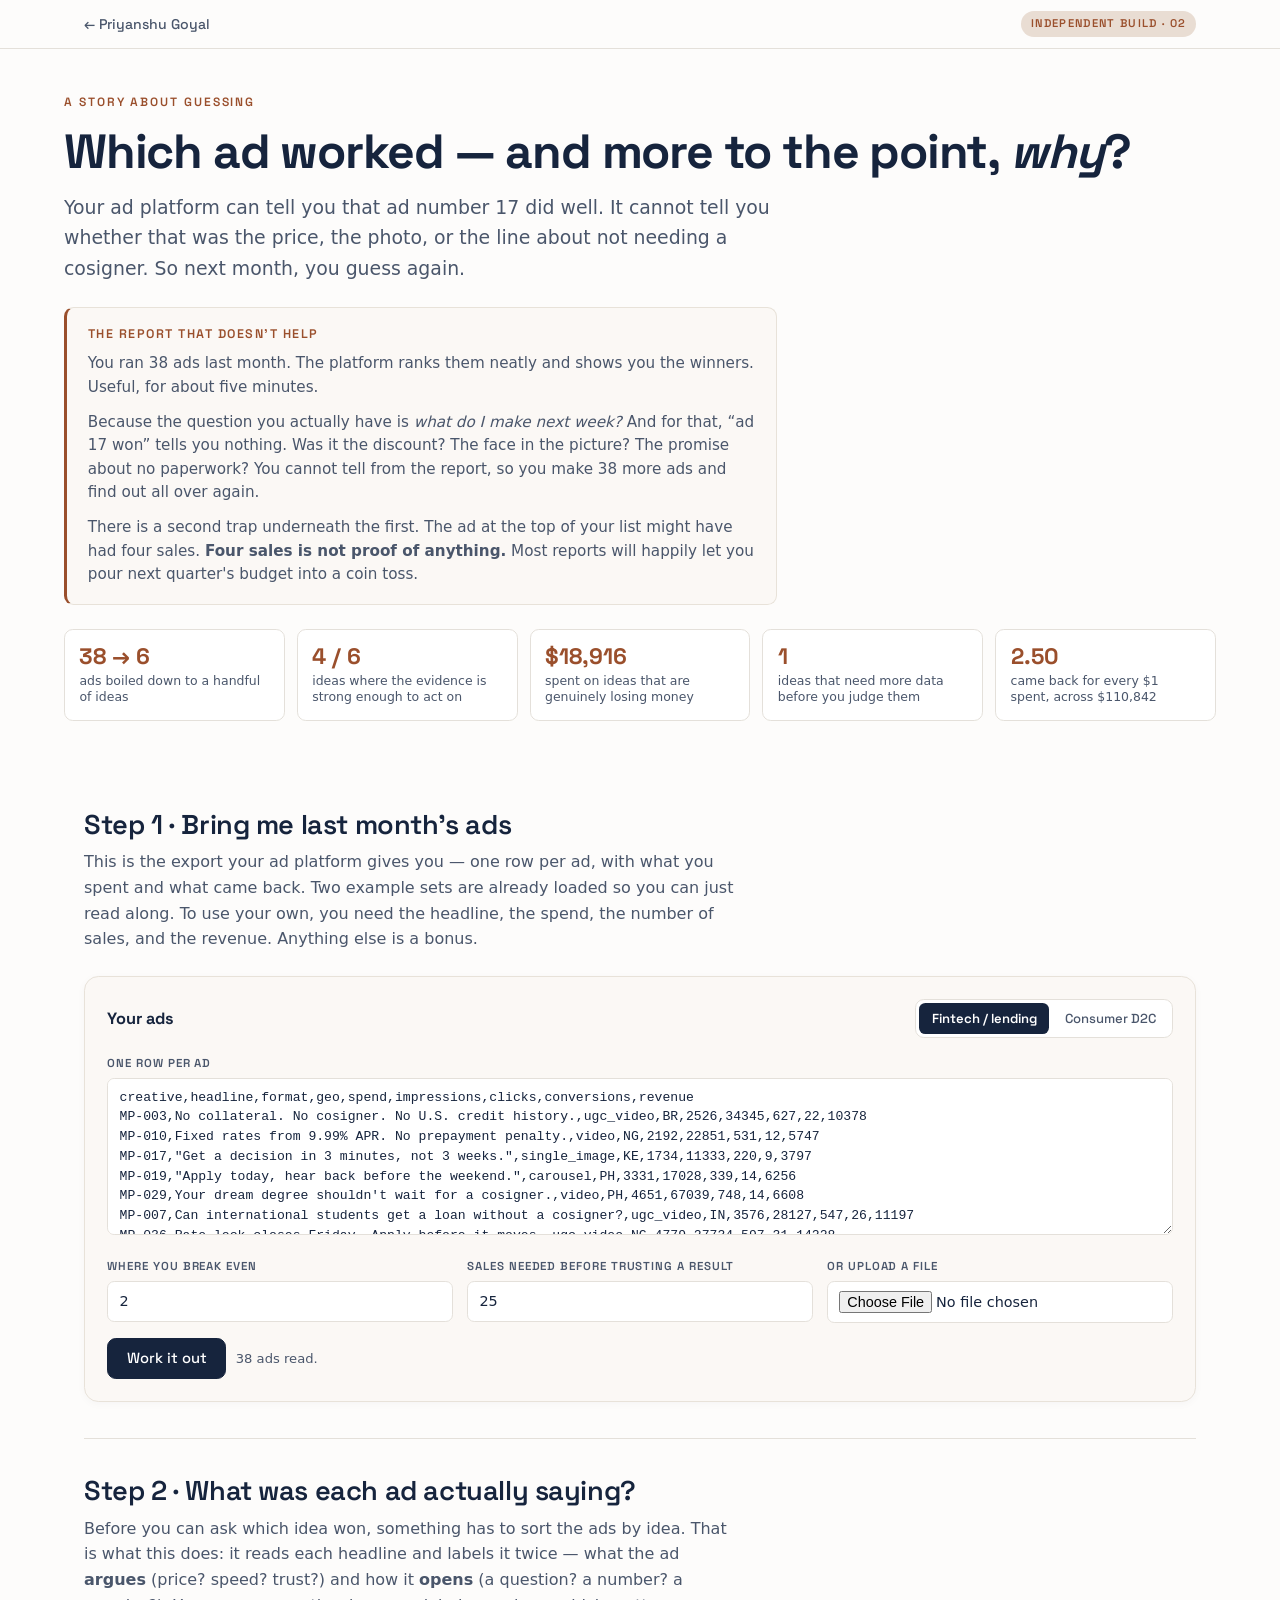
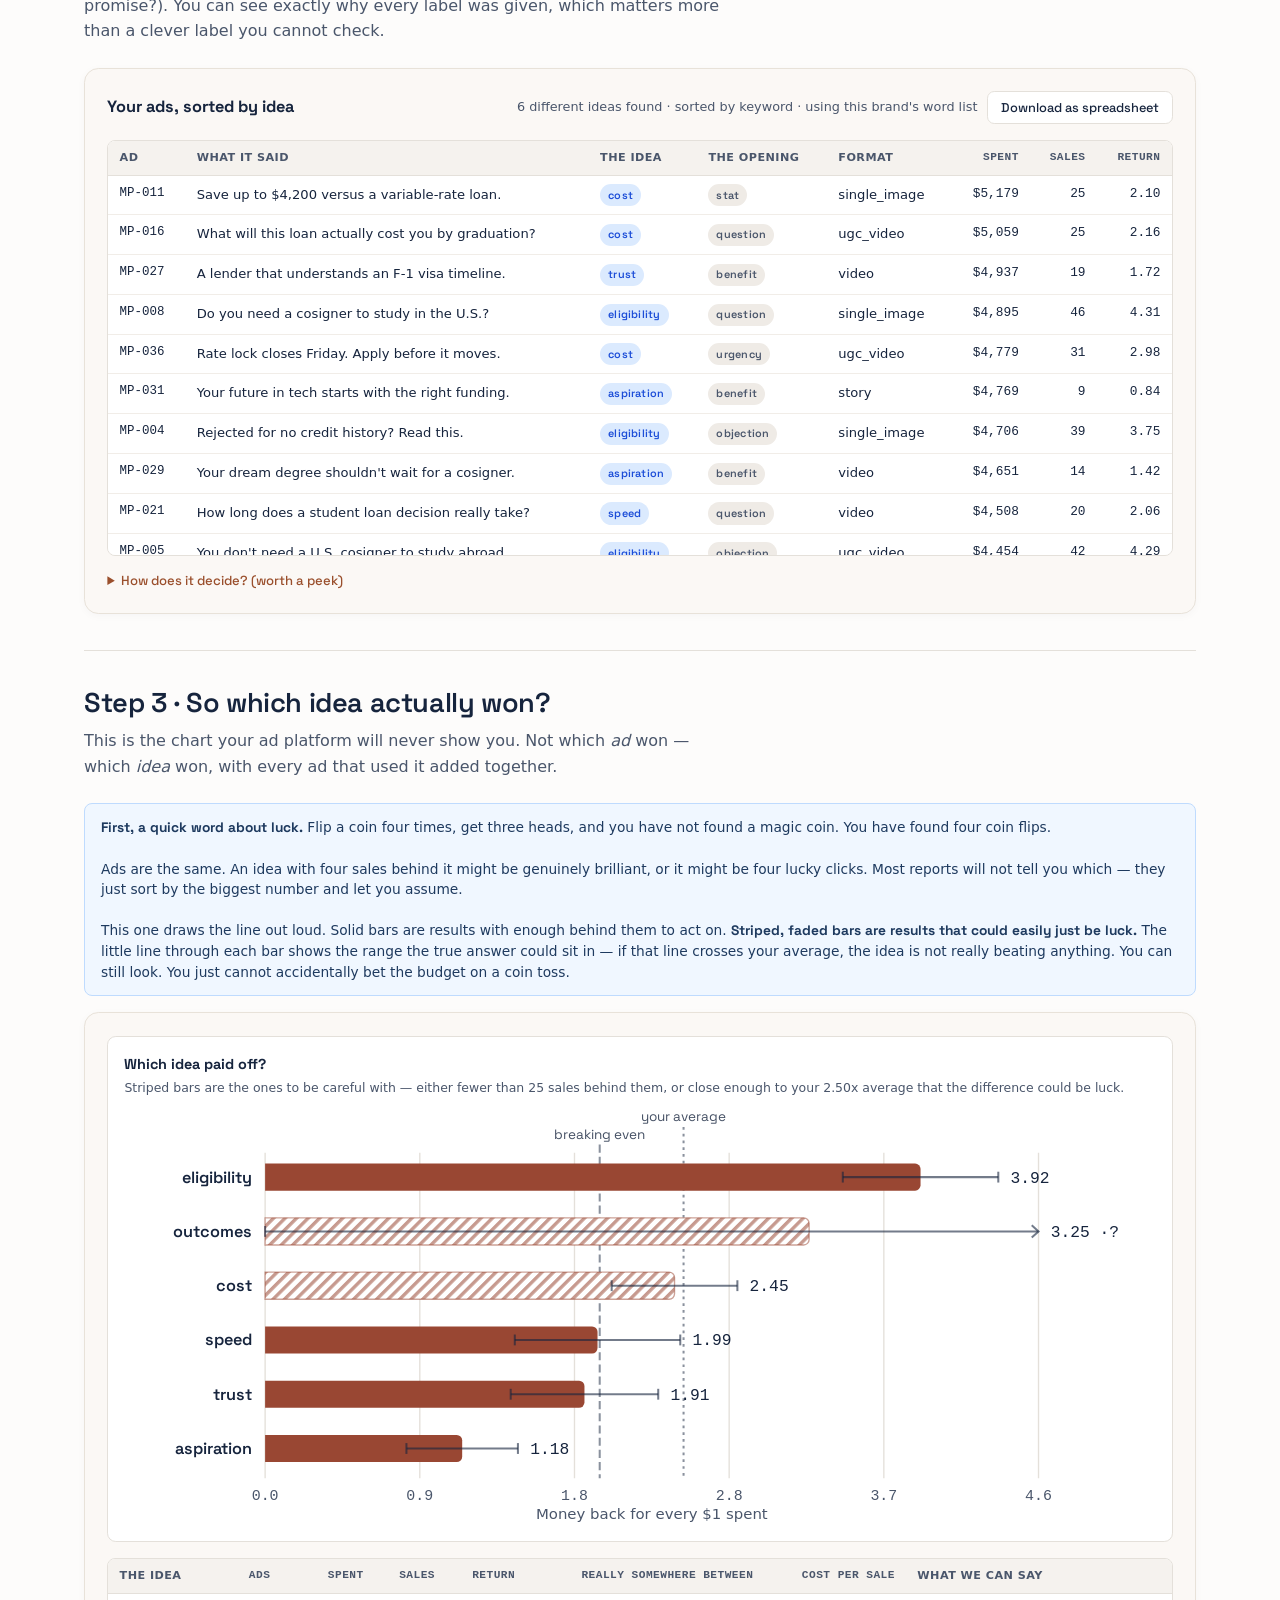
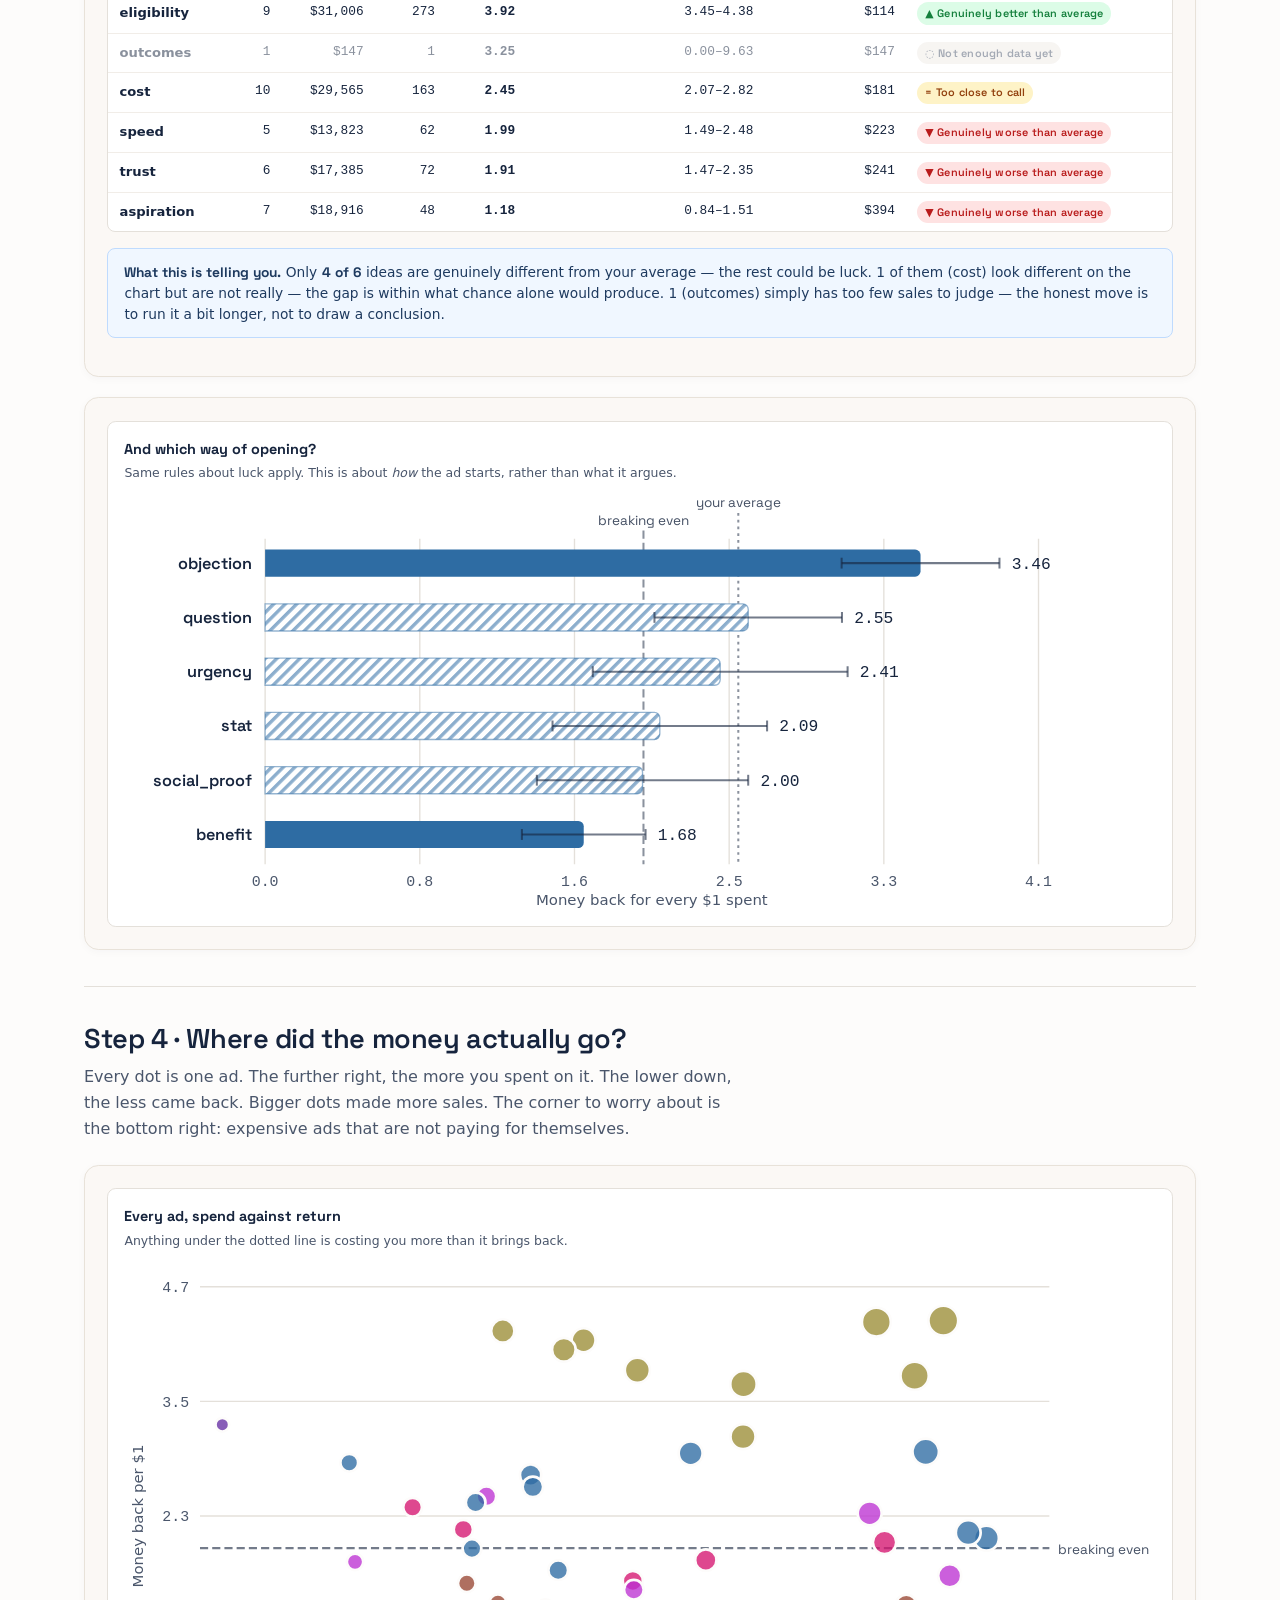
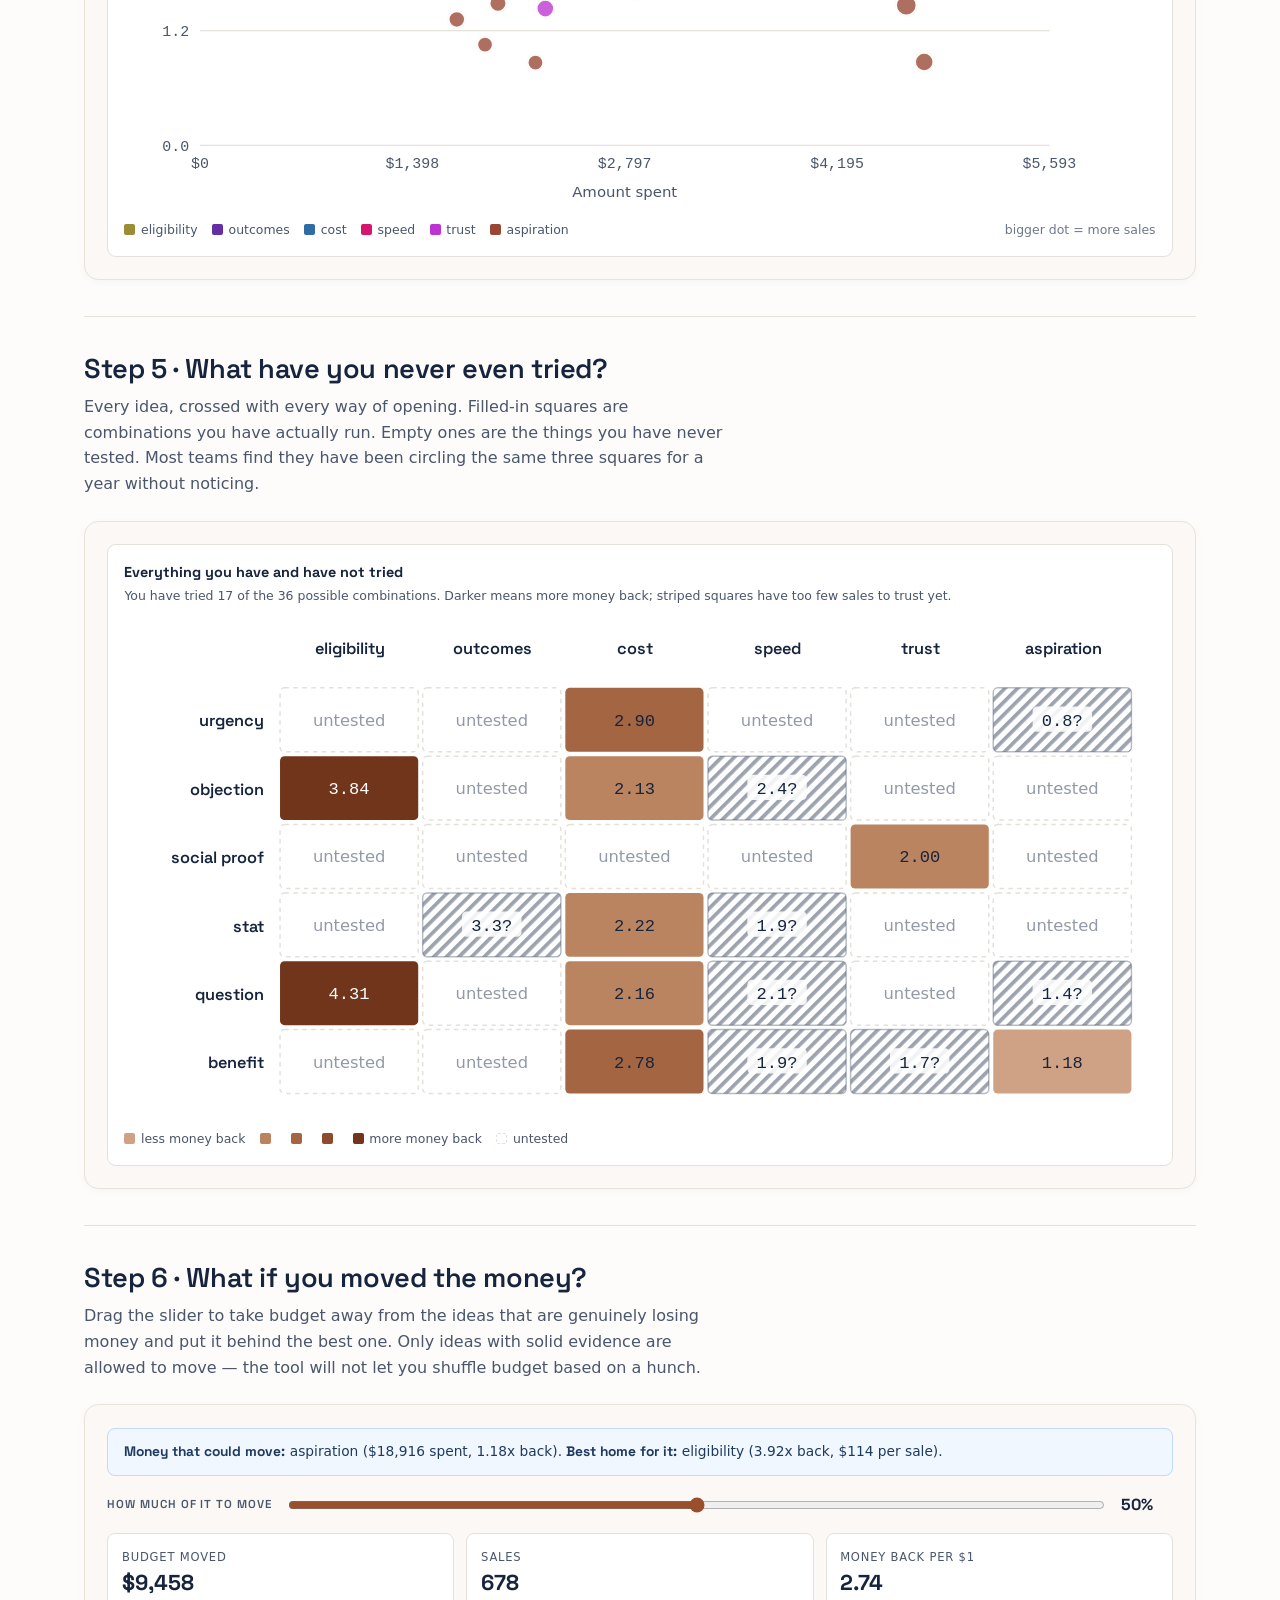
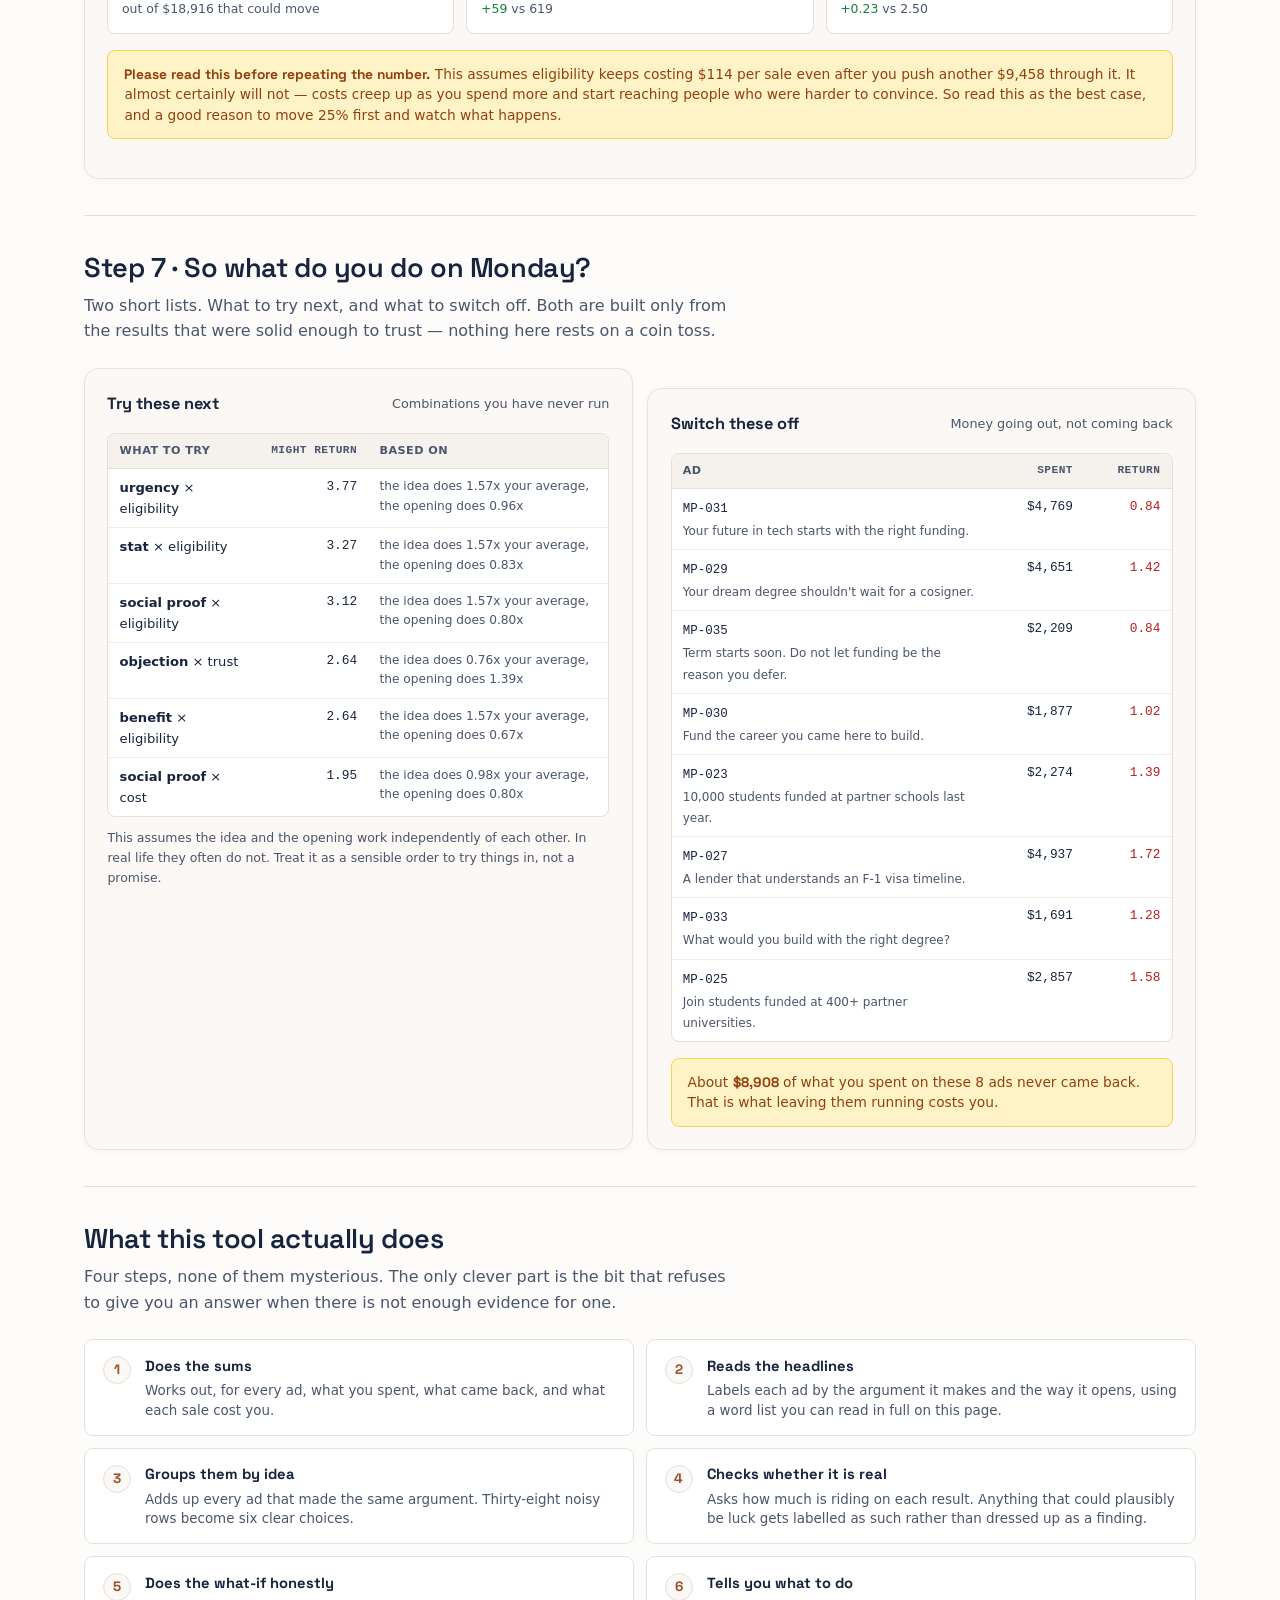
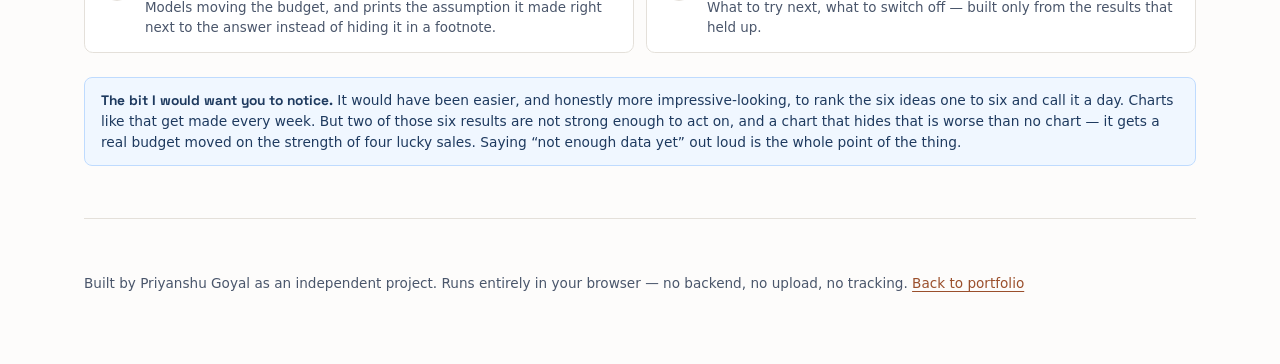
==== commit 9f07de0c: "Rewrite tools in plain language, remove API key panel" ====
--- a/tools/creative-angle-miner.html
+++ b/tools/creative-angle-miner.html
@@ -3,8 +3,8 @@
 <head>
 <meta charset="utf-8">
 <meta name="viewport" content="width=device-width, initial-scale=1">
-<title>Creative Performance Post-Mortem — Priyanshu Goyal</title>
-<meta name="description" content="Tags every ad creative by hook, angle and format, then reports performance by angle with explicit confidence gating and a ranked next-test plan.">
+<title>Which Ad Worked, And Why? — Priyanshu Goyal</title>
+<meta name="description" content="Your ad platform tells you which ad won. It never tells you which idea won. This works that out, and is honest about which results are real and which are luck.">
 <link rel="preconnect" href="https://fonts.googleapis.com">
 <link rel="preconnect" href="https://fonts.gstatic.com" crossorigin>
 <link href="https://fonts.googleapis.com/css2?family=Space+Grotesk:wght@400;500;600;700&display=swap" rel="stylesheet">
@@ -47,13 +47,15 @@
 </div>
 
 <header class="wrap tool-header">
-  <p class="eyebrow">Marketing Ops Automation</p>
-  <h1>Creative Performance Post-Mortem</h1>
-  <p class="tool-sub">Ad platforms tell you which <em>creative</em> won. They never tell you which <em>angle</em> won — so teams relearn the same lesson every quarter. This tags every creative and reports by angle, with an explicit line between signal and noise.</p>
+  <p class="eyebrow">A story about guessing</p>
+  <h1>Which ad worked &mdash; and more to the point, <em>why</em>?</h1>
+  <p class="tool-sub">Your ad platform can tell you that ad number 17 did well. It cannot tell you whether that was the price, the photo, or the line about not needing a cosigner. So next month, you guess again.</p>
 
   <div class="problem-box">
-    <h2>The problem</h2>
-    <p>After a campaign, someone exports the creative report and spends a day in a spreadsheet hand-labelling each ad — was it the discount hook or the social proof? — trying to work out what to make next. It's slow, it's inconsistent between analysts, and it usually ends with a confident conclusion drawn from four conversions. The expensive mistake isn't the lost day. It's scaling a "winner" that was noise.</p>
+    <h2>The report that doesn't help</h2>
+    <p>You ran 38 ads last month. The platform ranks them neatly and shows you the winners. Useful, for about five minutes.</p>
+    <p style="margin-top:.7rem">Because the question you actually have is <em>what do I make next week?</em> And for that, &ldquo;ad 17 won&rdquo; tells you nothing. Was it the discount? The face in the picture? The promise about no paperwork? You cannot tell from the report, so you make 38 more ads and find out all over again.</p>
+    <p style="margin-top:.7rem">There is a second trap underneath the first. The ad at the top of your list might have had four sales. <strong>Four sales is not proof of anything.</strong> Most reports will happily let you pour next quarter's budget into a coin toss.</p>
   </div>
 
   <div class="metrics-ribbon" id="metrics"></div>
@@ -63,12 +65,12 @@
 
   <!-- ===================== INPUT ===================== -->
   <section class="tool-section" style="border-top:none">
-    <h2>1. Load creative performance</h2>
-    <p class="section-intro">Paste or upload the creative-level export from your ad platform. Required columns: <code>headline</code>, <code>spend</code>, <code>conversions</code>, <code>revenue</code>. Optional: <code>creative</code>, <code>format</code>, <code>geo</code>, <code>impressions</code>, <code>clicks</code>.</p>
+    <h2>Step 1 &middot; Bring me last month's ads</h2>
+    <p class="section-intro">This is the export your ad platform gives you &mdash; one row per ad, with what you spent and what came back. Two example sets are already loaded so you can just read along. To use your own, you need the headline, the spend, the number of sales, and the revenue. Anything else is a bonus.</p>
 
     <div class="panel">
       <div class="panel-head">
-        <h3>Input</h3>
+        <h3>Your ads</h3>
         <div class="seg" role="group" aria-label="Choose dataset">
           <button type="button" data-ds="fintech" aria-pressed="true">Fintech / lending</button>
           <button type="button" data-ds="consumer" aria-pressed="false">Consumer D2C</button>
@@ -76,17 +78,17 @@
       </div>
 
       <div class="field">
-        <label for="csv">Creative export (CSV)</label>
+                  <label for="csv">One row per ad</label>
         <textarea id="csv" class="input" rows="7" spellcheck="false"></textarea>
       </div>
 
       <div class="grid-3">
         <div class="field">
-          <label for="breakeven">Breakeven ROAS</label>
+          <label for="breakeven">Where you break even</label>
           <input id="breakeven" class="input" type="number" step="0.1" min="0.1" value="2.0">
         </div>
         <div class="field">
-          <label for="minconv">Min conversions to call a result</label>
+          <label for="minconv">Sales needed before trusting a result</label>
           <input id="minconv" class="input" type="number" step="1" min="1" value="25">
         </div>
         <div class="field">
@@ -96,7 +98,7 @@
       </div>
 
       <div class="btn-row">
-        <button class="btn btn-primary" id="run">Analyse</button>
+        <button class="btn btn-primary" id="run">Work it out</button>
         <span id="msg" style="font-size:.82rem;color:var(--ink-soft)"></span>
       </div>
     </div>
@@ -104,28 +106,28 @@
 
   <!-- ===================== TAGGING ===================== -->
   <section class="tool-section" id="tagSection" hidden>
-    <h2>2. Automatic tagging</h2>
-    <p class="section-intro">Every creative is classified on three axes from its headline text. This runs offline with a transparent keyword classifier — you can read exactly why each tag was assigned, which matters more than accuracy you can't audit.</p>
+    <h2>Step 2 &middot; What was each ad actually saying?</h2>
+    <p class="section-intro">Before you can ask which idea won, something has to sort the ads by idea. That is what this does: it reads each headline and labels it twice &mdash; what the ad <strong>argues</strong> (price? speed? trust?) and how it <strong>opens</strong> (a question? a number? a promise?). You can see exactly why every label was given, which matters more than a clever label you cannot check.</p>
 
     <div class="panel">
       <div class="panel-head">
-        <h3>Tagged creatives</h3>
+        <h3>Your ads, sorted by idea</h3>
         <div class="btn-row">
           <span class="hint" id="tagStats"></span>
-          <button class="btn btn-ghost btn-sm" id="exportTags">Export tagged CSV</button>
+          <button class="btn btn-ghost btn-sm" id="exportTags">Download as spreadsheet</button>
         </div>
       </div>
       <div class="table-wrap" style="max-height:26rem">
         <table class="data" id="tagTable">
           <thead><tr>
-            <th>Creative</th><th>Headline</th><th>Angle</th><th>Hook</th><th>Format</th>
-            <th class="num-cell">Spend</th><th class="num-cell">Conv</th><th class="num-cell">ROAS</th>
+            <th>Ad</th><th>What it said</th><th>The idea</th><th>The opening</th><th>Format</th>
+            <th class="num-cell">Spent</th><th class="num-cell">Sales</th><th class="num-cell">Return</th>
           </tr></thead><tbody></tbody>
         </table>
       </div>
 
       <details class="kw">
-        <summary>How the classifier decides</summary>
+        <summary>How does it decide? (worth a peek)</summary>
         <div class="kwbody" id="kwBody"></div>
       </details>
     </div>
@@ -133,21 +135,26 @@
 
   <!-- ===================== ANGLE PERFORMANCE ===================== -->
   <section class="tool-section" id="angleSection" hidden>
-    <h2>3. Performance by angle</h2>
-    <p class="section-intro">This is the view the ad platform never gives you. Bars show ROAS per angle; the whisker is a 95% interval based on conversion volume. <strong>An angle whose interval crosses the blended average is not a finding</strong> — it's a coin flip with a colour.</p>
+    <h2>Step 3 &middot; So which idea actually won?</h2>
+    <p class="section-intro">This is the chart your ad platform will never show you. Not which <em>ad</em> won &mdash; which <em>idea</em> won, with every ad that used it added together.</p>
+    <div class="callout callout-info">
+      <strong>First, a quick word about luck.</strong> Flip a coin four times, get three heads, and you have not found a magic coin. You have found four coin flips.<br><br>
+      Ads are the same. An idea with four sales behind it might be genuinely brilliant, or it might be four lucky clicks. Most reports will not tell you which &mdash; they just sort by the biggest number and let you assume.<br><br>
+      This one draws the line out loud. Solid bars are results with enough behind them to act on. <strong>Striped, faded bars are results that could easily just be luck.</strong> The little line through each bar shows the range the true answer could sit in &mdash; if that line crosses your average, the idea is not really beating anything. You can still look. You just cannot accidentally bet the budget on a coin toss.
+    </div>
 
     <div class="panel">
       <div class="chart-wrap">
-        <p class="chart-title">ROAS by angle</p>
+        <p class="chart-title">Which idea paid off?</p>
         <p class="chart-sub" id="angleChartSub"></p>
         <div id="angleChart"></div>
       </div>
       <div class="table-wrap" style="margin-top:1rem">
         <table class="data" id="angleTable">
           <thead><tr>
-            <th>Angle</th><th class="num-cell">Creatives</th><th class="num-cell">Spend</th>
-            <th class="num-cell">Conv</th><th class="num-cell">ROAS</th><th class="num-cell">95% interval</th>
-            <th class="num-cell">CPA</th><th>Verdict</th>
+            <th>The idea</th><th class="num-cell">Ads</th><th class="num-cell">Spent</th>
+            <th class="num-cell">Sales</th><th class="num-cell">Return</th><th class="num-cell">Really somewhere between</th>
+            <th class="num-cell">Cost per sale</th><th>What we can say</th>
           </tr></thead><tbody></tbody>
         </table>
       </div>
@@ -156,8 +163,8 @@
 
     <div class="panel">
       <div class="chart-wrap">
-        <p class="chart-title">ROAS by hook type</p>
-        <p class="chart-sub">Same confidence rules. Hook is <em>how</em> the message opens; angle is <em>what</em> it argues.</p>
+        <p class="chart-title">And which way of opening?</p>
+        <p class="chart-sub">Same rules about luck apply. This is about <em>how</em> the ad starts, rather than what it argues.</p>
         <div id="hookChart"></div>
       </div>
     </div>
@@ -165,12 +172,12 @@
 
   <!-- ===================== SCATTER ===================== -->
   <section class="tool-section" id="scatterSection" hidden>
-    <h2>4. Where the money actually sits</h2>
-    <p class="section-intro">Each dot is one creative: spend on the x-axis, ROAS on the y-axis, dot size by conversions. The quadrant that matters is bottom-right — high spend, low return.</p>
+    <h2>Step 4 &middot; Where did the money actually go?</h2>
+    <p class="section-intro">Every dot is one ad. The further right, the more you spent on it. The lower down, the less came back. Bigger dots made more sales. The corner to worry about is the bottom right: expensive ads that are not paying for themselves.</p>
     <div class="panel">
       <div class="chart-wrap">
-        <p class="chart-title">Spend vs ROAS by creative</p>
-        <p class="chart-sub">Dots below the dashed line are losing money at your stated breakeven.</p>
+        <p class="chart-title">Every ad, spend against return</p>
+        <p class="chart-sub">Anything under the dotted line is costing you more than it brings back.</p>
         <div id="scatter"></div>
         <div class="legend" id="scatterLegend"></div>
       </div>
@@ -179,11 +186,11 @@
 
   <!-- ===================== MATRIX ===================== -->
   <section class="tool-section" id="matrixSection" hidden>
-    <h2>5. Coverage matrix</h2>
-    <p class="section-intro">Hook &times; angle. Shaded cells are combinations you've tested; blank cells are the ones you haven't. Most teams discover they've tested the same three boxes for a year.</p>
+    <h2>Step 5 &middot; What have you never even tried?</h2>
+    <p class="section-intro">Every idea, crossed with every way of opening. Filled-in squares are combinations you have actually run. Empty ones are the things you have never tested. Most teams find they have been circling the same three squares for a year without noticing.</p>
     <div class="panel">
       <div class="chart-wrap">
-        <p class="chart-title">ROAS by hook &times; angle</p>
+        <p class="chart-title">Everything you have and have not tried</p>
         <p class="chart-sub" id="matrixSub"></p>
         <div id="matrix"></div>
         <div class="legend" id="matrixLegend"></div>
@@ -193,22 +200,22 @@
 
   <!-- ===================== SIMULATOR ===================== -->
   <section class="tool-section" id="simSection" hidden>
-    <h2>6. Reallocation simulator</h2>
-    <p class="section-intro">Move budget out of angles that are <em>confidently</em> below breakeven and into the best-evidenced winner. Only angles the data can actually support are eligible to move.</p>
+    <h2>Step 6 &middot; What if you moved the money?</h2>
+    <p class="section-intro">Drag the slider to take budget away from the ideas that are genuinely losing money and put it behind the best one. Only ideas with solid evidence are allowed to move &mdash; the tool will not let you shuffle budget based on a hunch.</p>
     <div class="panel" id="simPanel"></div>
   </section>
 
   <!-- ===================== NEXT TEST ===================== -->
   <section class="tool-section" id="planSection" hidden>
-    <h2>7. What to do next</h2>
-    <p class="section-intro">Two lists: combinations worth testing, and creatives worth killing. Both are derived only from groups that cleared the confidence bar.</p>
+    <h2>Step 7 &middot; So what do you do on Monday?</h2>
+    <p class="section-intro">Two short lists. What to try next, and what to switch off. Both are built only from the results that were solid enough to trust &mdash; nothing here rests on a coin toss.</p>
     <div class="grid-2">
       <div class="panel">
-        <div class="panel-head"><h3>Test next</h3><span class="hint">Untested hook &times; angle</span></div>
+        <div class="panel-head"><h3>Try these next</h3><span class="hint">Combinations you have never run</span></div>
         <div id="testPlan"></div>
       </div>
       <div class="panel">
-        <div class="panel-head"><h3>Kill list</h3><span class="hint">Spending into a loss</span></div>
+        <div class="panel-head"><h3>Switch these off</h3><span class="hint">Money going out, not coming back</span></div>
         <div id="killList"></div>
       </div>
     </div>
@@ -216,40 +223,25 @@
 
   <!-- ===================== HOW ===================== -->
   <section class="tool-section">
-    <h2>How it works</h2>
-    <p class="section-intro">The arithmetic and the confidence gating are deterministic. The model, if you enable it, only improves the tagging step — and its tags go through exactly the same statistics afterwards.</p>
+    <h2>What this tool actually does</h2>
+    <p class="section-intro">Four steps, none of them mysterious. The only clever part is the bit that refuses to give you an answer when there is not enough evidence for one.</p>
     <div class="arch-steps">
       <div class="arch-step"><div class="arch-num">1</div><div class="arch-content">
-        <h6>Parse &amp; compute</h6><p>CSV in, then CTR, CVR, CPA and ROAS per creative. Rows missing required columns are reported, not silently dropped.</p></div></div>
+        <h6>Does the sums</h6><p>Works out, for every ad, what you spent, what came back, and what each sale cost you.</p></div></div>
       <div class="arch-step"><div class="arch-num">2</div><div class="arch-content">
-        <h6>Classify</h6><p>A word-boundary keyword classifier scores each headline across angles and hook types, and the highest score wins. The full keyword basis is visible in the page.</p></div></div>
+        <h6>Reads the headlines</h6><p>Labels each ad by the argument it makes and the way it opens, using a word list you can read in full on this page.</p></div></div>
       <div class="arch-step"><div class="arch-num">3</div><div class="arch-content">
-        <h6>Aggregate by tag</h6><p>Spend, conversions and revenue are pooled per angle and per hook — turning 38 noisy creative rows into 6 decisions.</p></div></div>
+        <h6>Groups them by idea</h6><p>Adds up every ad that made the same argument. Thirty-eight noisy rows become six clear choices.</p></div></div>
       <div class="arch-step"><div class="arch-num">4</div><div class="arch-content">
-        <h6>Gate on confidence</h6><p>Each group gets a 95% interval from its conversion count. Groups under the volume floor, or whose interval straddles the blended average, are labelled as such and excluded from recommendations.</p></div></div>
+        <h6>Checks whether it is real</h6><p>Asks how much is riding on each result. Anything that could plausibly be luck gets labelled as such rather than dressed up as a finding.</p></div></div>
       <div class="arch-step"><div class="arch-num">5</div><div class="arch-content">
-        <h6>Simulate</h6><p>Budget moves are modelled at the winner's observed CPA, with the assumption stated on screen rather than buried.</p></div></div>
+        <h6>Does the what-if honestly</h6><p>Models moving the budget, and prints the assumption it made right next to the answer instead of hiding it in a footnote.</p></div></div>
       <div class="arch-step"><div class="arch-num">6</div><div class="arch-content">
-        <h6>Recommend</h6><p>Untested combinations are ranked by the product of their angle and hook multipliers; creatives losing money at scale are listed for cutting.</p></div></div>
+        <h6>Tells you what to do</h6><p>What to try next, what to switch off &mdash; built only from the results that held up.</p></div></div>
     </div>
 
-    <div class="ai-panel" data-open="false" id="aiPanel">
-      <button class="ai-toggle" id="aiToggle" aria-expanded="false">
-        <span>Optional: upgrade tagging with live AI</span><span class="chev">&#9660;</span>
-      </button>
-      <div class="ai-body" style="margin-top:.9rem">
-        <p>The keyword classifier handles clear cases well and struggles with irony, implication and mixed messages. With a key, Claude re-tags every headline instead — and the result is fed through the same deterministic statistics, so the model never gets to decide what is significant. Your key stays in <code>sessionStorage</code>, goes only to <code>api.anthropic.com</code>, and is dropped when the tab closes.</p>
-        <div class="field">
-          <label class="field-label" for="apiKey">Anthropic API key</label>
-          <input id="apiKey" class="input" type="password" placeholder="sk-ant-..." autocomplete="off" spellcheck="false">
-        </div>
-        <div class="btn-row">
-          <button class="btn btn-ghost btn-sm" id="aiRun">Re-tag with Claude</button>
-          <button class="btn btn-ghost btn-sm" id="aiReset">Revert to keyword tags</button>
-          <button class="btn btn-ghost btn-sm" id="aiClear">Clear key</button>
-        </div>
-        <div class="ai-status" id="aiStatus"></div>
-      </div>
+    <div class="callout callout-info" style="margin-top:1.5rem">
+      <strong>The bit I would want you to notice.</strong> It would have been easier, and honestly more impressive-looking, to rank the six ideas one to six and call it a day. Charts like that get made every week. But two of those six results are not strong enough to act on, and a chart that hides that is worse than no chart &mdash; it gets a real budget moved on the strength of four lucky sales. Saying &ldquo;not enough data yet&rdquo; out loud is the whole point of the thing.
     </div>
   </section>
 
@@ -487,13 +479,13 @@
     g.ciHi = g.roas + 1.96*se;
     g.thin = g.conversions < minConv;
     if(g.thin){
-      g.verdict = "thin"; g.verdictText = "Too few conversions to call";
+      g.verdict = "thin"; g.verdictText = "Not enough data yet";
     } else if(g.ciLo > overallRoas){
-      g.verdict = "above"; g.verdictText = "Above average";
+      g.verdict = "above"; g.verdictText = "Genuinely better than average";
     } else if(g.ciHi < overallRoas){
-      g.verdict = "below"; g.verdictText = "Below average";
+      g.verdict = "below"; g.verdictText = "Genuinely worse than average";
     } else {
-      g.verdict = "flat"; g.verdictText = "Not distinguishable from average";
+      g.verdict = "flat"; g.verdictText = "Too close to call";
     }
     g.belowBreakeven = !g.thin && g.ciHi < breakeven;
   });
@@ -571,12 +563,12 @@
       "font-family":"var(--mono)"},svg).textContent = v.toFixed(1);
   }
   el("text",{x:padL+plotW/2,y:H-4,"text-anchor":"middle","font-size":11,fill:INKSOFT},svg)
-    .textContent = "ROAS (revenue \u00f7 spend)";
+    .textContent = "Money back for every $1 spent";
 
   /* reference lines - labels stacked on separate rows so they never collide */
   const refs = [
-    {v:opts.breakeven, label:"breakeven", dash:"6 3", row:0},
-    {v:opts.overall,   label:"blended avg", dash:"2 3", row:1}
+    {v:opts.breakeven, label:"breaking even", dash:"6 3", row:0},
+    {v:opts.overall,   label:"your average", dash:"2 3", row:1}
   ].filter(r=>r.v>0 && r.v<=maxV).sort((a,b)=>a.v-b.v);
   if(refs.length===2 && Math.abs(x(refs[0].v)-x(refs[1].v)) > 70) refs[1].row = 0;
   refs.forEach(r=>{
@@ -623,10 +615,10 @@
     vlabel.textContent = g.roas.toFixed(2) + (g.thin ? " \u00b7?" : "");
 
     hoverable(bar,
-      "<b>"+esc(g.key)+"</b><br>ROAS "+g.roas.toFixed(2)+
-      "<br>95% interval "+g.ciLo.toFixed(2)+"\u2013"+(isFinite(g.ciHi)?g.ciHi.toFixed(2):"\u221e")+
-      "<br>"+fmt(g.spend)+" spend \u00b7 "+g.conversions+" conv"+
-      "<br>"+g.rows.length+" creative"+(g.rows.length===1?"":"s")+
+      "<b>"+esc(g.key)+"</b><br>"+g.roas.toFixed(2)+"x back for every $1"+
+      "<br>could really be anywhere from "+g.ciLo.toFixed(2)+" to "+(isFinite(g.ciHi)?g.ciHi.toFixed(2):"\u221e")+
+      "<br>"+fmt(g.spend)+" spent \u00b7 "+g.conversions+" sales"+
+      "<br>"+g.rows.length+" ad"+(g.rows.length===1?"":"s")+
       "<br><i>"+esc(g.verdictText)+"</i>");
   });
   return svg;
@@ -636,7 +628,7 @@
   mount.innerHTML="";
   const W=760, H=400, padL=56, padR=78, padT=16, padB=46;
   const svg = el("svg",{class:"chart",viewBox:"0 0 "+W+" "+H,role:"img",
-    "aria-label":"Scatter plot of spend versus ROAS for each creative"},mount);
+    "aria-label":"Chart comparing how much was spent on each ad against how much came back"},mount);
   const maxSpend = Math.max(...rows.map(r=>r.spend))*1.08;
   const maxRoas  = Math.max(opts.breakeven, ...rows.map(r=>r.roas))*1.08;
   const maxConv  = Math.max(...rows.map(r=>r.conversions), 1);
@@ -657,15 +649,15 @@
       "font-family":"var(--mono)"},svg).textContent = fmt(v);
   }
   el("text",{x:padL+(W-padL-padR)/2,y:H-8,"text-anchor":"middle","font-size":11,fill:INKSOFT},svg)
-    .textContent = "Spend";
+    .textContent = "Amount spent";
   el("text",{x:14,y:padT+(H-padT-padB)/2,"font-size":11,fill:INKSOFT,
     transform:"rotate(-90 14 "+(padT+(H-padT-padB)/2)+")","text-anchor":"middle"},svg)
-    .textContent = "ROAS";
+    .textContent = "Money back per $1";
 
   el("line",{x1:padL,y1:y(opts.breakeven),x2:W-padR,y2:y(opts.breakeven),
     stroke:INK,"stroke-width":1.5,"stroke-dasharray":"6 3",opacity:.6},svg);
   el("text",{x:W-padR+6,y:y(opts.breakeven)+4,"text-anchor":"start","font-size":10,fill:INK,
-    opacity:.8,"font-family":"var(--display)"},svg).textContent = "breakeven "+opts.breakeven.toFixed(1);
+    opacity:.8,"font-family":"var(--display)"},svg).textContent = "breaking even";
 
   rows.slice().sort((a,b)=>b.conversions-a.conversions).forEach(r=>{
     const rad = 4 + 7*Math.sqrt(r.conversions/maxConv);
@@ -673,7 +665,7 @@
       fill:color(r.angle),"fill-opacity":.78,stroke:SURFACE,"stroke-width":2},svg);
     hoverable(c, "<b>"+esc(r.creative)+"</b><br>"+esc(r.headline)+
       "<br>"+esc(r.angle)+" · "+esc(r.hook)+(r.format?" · "+esc(r.format):"")+
-      "<br>"+fmt(r.spend)+" spend · "+r.conversions+" conv · ROAS "+r.roas.toFixed(2));
+      "<br>"+fmt(r.spend)+" spent \u00b7 "+r.conversions+" sales \u00b7 "+r.roas.toFixed(2)+"x back");
   });
   return svg;
 }
@@ -684,7 +676,7 @@
   const W = padL + angles.length*cw + padR;
   const H = padT + hooks.length*ch + padB;
   const svg = el("svg",{class:"chart",viewBox:"0 0 "+W+" "+H,role:"img",
-    "aria-label":"Matrix of ROAS by hook type and angle"},mount);
+    "aria-label":"Grid showing how much money came back for each idea and each way of opening"},mount);
   hatchDef(svg,"mxHatch",INKSOFT);
 
   const cells = new Map();
@@ -738,9 +730,9 @@
         fill: dark ? "#fff" : INK, "font-family":"var(--mono)"},svg);
       t.textContent = label;
       hoverable(rect, "<b>"+esc(h.replace("_"," "))+" × "+esc(a)+"</b>"+
-        "<br>ROAS "+roas.toFixed(2)+"<br>"+fmt(c.spend)+" spend · "+c.conversions+" conv"+
-        "<br>"+c.n+" creative"+(c.n===1?"":"s")+
-        (thin?"<br><i>below the "+opts.minConv+"-conversion floor — not reliable</i>":""));
+        "<br>"+roas.toFixed(2)+"x back<br>"+fmt(c.spend)+" spent \u00b7 "+c.conversions+" sales"+
+        "<br>"+c.n+" ad"+(c.n===1?"":"s")+
+        (thin?"<br><i>too few sales behind this to trust it</i>":""));
     });
   });
   return svg;
@@ -751,7 +743,7 @@
 const esc = s=>String(s==null?"":s).replace(/[&<>"']/g,c=>({"&":"&amp;","<":"&lt;",">":"&gt;","\"":"&quot;","'":"&#39;"}[c]));
 const fmt = n => "$"+Math.round(n).toLocaleString("en-US");
 
-let STATE = { rows:[], ds:"fintech", aiTags:null, angleVocab:null };
+let STATE = { rows:[], ds:"fintech", angleVocab:null };
 
 /* ===================== ANALYSIS ===================== */
 function analyse(){
@@ -775,13 +767,6 @@
     return tagRow(r);
   });
 
-  if(STATE.aiTags){
-    rows.forEach(r=>{
-      const t = STATE.aiTags[r.creative] || STATE.aiTags[r.headline];
-      if(t){ r.angle=t.angle; r.hook=t.hook; r.angleWhy=["AI"]; r.hookWhy=["AI"]; }
-    });
-  }
-
   STATE.rows = rows;
   STATE.breakeven = breakeven;
   STATE.minConv = minConv;
@@ -796,8 +781,8 @@
   const hooks  = decorate(group(rows,"hook"),  overall, breakeven, minConv);
   STATE.angles = angles; STATE.hooks = hooks;
 
-  $("#msg").innerHTML = rows.length+" creatives analysed."+
-    (parsed.errors.length ? ' <span style="color:var(--amber-text)">'+parsed.errors.length+" row(s) skipped: "+esc(parsed.errors[0])+"</span>" : "");
+  $("#msg").innerHTML = rows.length+" ads read."+
+    (parsed.errors.length ? ' <span style="color:var(--amber-text)">'+parsed.errors.length+" row(s) skipped \u2014 "+esc(parsed.errors[0])+"</span>" : "");
 
   ["tagSection","angleSection","scatterSection","matrixSection","simSection","planSection"]
     .forEach(id=>document.getElementById(id).hidden=false);
@@ -817,11 +802,11 @@
   const losing = angles.filter(a=>a.belowBreakeven);
   const losingSpend = losing.reduce((s,a)=>s+a.spend,0);
   const boxes = [
-    [rows.length+" → "+angles.length, "creatives reduced to angle-level decisions"],
-    [callable.length+" / "+angles.length, "angles with a result the data can actually support"],
-    [fmt(losingSpend), "spend in angles confidently below breakeven"],
-    [(angles.length - conf.length)+"", "angles flagged as too thin to call"],
-    [overall.toFixed(2), "blended ROAS across "+fmt(totalSpend)]
+    [rows.length+" → "+angles.length, "ads boiled down to a handful of ideas"],
+    [callable.length+" / "+angles.length, "ideas where the evidence is strong enough to act on"],
+    [fmt(losingSpend), "spent on ideas that are genuinely losing money"],
+    [(angles.length - conf.length)+"", "ideas that need more data before you judge them"],
+    [overall.toFixed(2), "came back for every $1 spent, across "+fmt(totalSpend)]
   ];
   $("#metrics").innerHTML = boxes.map(b=>
     '<div class="metric-box"><span class="num">'+esc(b[0])+'</span><span class="label">'+esc(b[1])+'</span></div>'
@@ -832,9 +817,9 @@
   const byAngle = {};
   rows.forEach(r=>{ byAngle[r.angle]=(byAngle[r.angle]||0)+1; });
   const other = byAngle["other"]||0;
-  $("#tagStats").textContent = Object.keys(byAngle).length+" angles detected"+
-    (other?" · "+other+" unclassified":"") + (STATE.aiTags?" · AI-tagged":" · keyword-tagged") +
-    (STATE.angleVocab?" · vocabulary scoped to this account":" · full vocabulary");
+  $("#tagStats").textContent = Object.keys(byAngle).length+" different ideas found"+
+    (other?" \u00b7 "+other+" it could not place":"") + " \u00b7 sorted by keyword" +
+    (STATE.angleVocab?" \u00b7 using this brand's word list":" \u00b7 using every word list");
 
   $("#tagTable tbody").innerHTML = rows.slice().sort((a,b)=>b.spend-a.spend).map(r=>
     '<tr><td class="mono">'+esc(r.creative)+'</td>'+
@@ -851,27 +836,27 @@
 
   $("#kwBody").innerHTML =
     (STATE.angleVocab
-      ? "<p><strong>Active angle vocabulary:</strong> "+STATE.angleVocab.map(a=>"<code>"+esc(a)+"</code>").join(" ")+
-        ". The same word carries different intent in different categories — <code>rated</code> is a trust signal for a lender and a social-proof signal for a skincare brand — so the vocabulary is scoped per account instead of being universal. Upload your own file to score against every label.</p>"
-      : "<p><strong>Active angle vocabulary:</strong> all labels, because this is your own data.</p>")+
-    "<p>Each headline is scored against every label's keyword list using word-boundary matching; the highest score wins, ties break toward the first label. Hover any tag in the table to see which keywords matched.</p>"+
+      ? "<p><strong>Word lists in use:</strong> "+STATE.angleVocab.map(a=>"<code>"+esc(a)+"</code>").join(" ")+
+        ". The same word means different things in different businesses \u2014 <code>rated</code> is about trust for a lender, but about popularity for a skincare brand \u2014 so each brand gets its own list rather than one list for everybody.</p>"
+      : "<p><strong>Word lists in use:</strong> all of them, because this is your own data.</p>")+
+    "<p>Each headline is checked against a list of words for every possible label. Whichever label matches the most words wins. Hover any label in the table above to see exactly which words triggered it.</p>"+
     "<p><strong>Angles:</strong> "+Object.entries(ANGLE_KW).map(([k,v])=>
       "<code>"+esc(k)+"</code> ("+v.slice(0,5).map(esc).join(", ")+"…)").join(" · ")+"</p>"+
     "<p><strong>Hooks:</strong> "+Object.entries(HOOK_KW).map(([k,v])=>
       "<code>"+esc(k)+"</code> ("+v.slice(0,4).map(esc).join(", ")+"…)").join(" · ")+
       " · <code>benefit</code> (default when nothing else matches)</p>"+
-    "<p>This is deliberately simple and auditable. It will mislabel irony and implication — which is exactly what the optional AI tagging step is for.</p>";
+    "<p>It is deliberately simple, so you can always check its work. It will get sarcasm and implication wrong sometimes \u2014 when it does, the fix is to add a word to the list above, not to trust it harder.</p>";
 }
 
 function renderAngles(angles, hooks, overall, breakeven, minConv){
   $("#angleChartSub").textContent =
-    "Hatched bars are results the data can't support: either under "+minConv+
-    " conversions, or an interval that straddles the blended average of "+overall.toFixed(2)+".";
+    "Striped bars are the ones to be careful with \u2014 either fewer than "+minConv+
+    " sales behind them, or close enough to your "+overall.toFixed(2)+"x average that the difference could be luck.";
 
   barChart($("#angleChart"), angles, {color:CAT[0], hatchId:"angleHatch",
-    breakeven, overall, aria:"ROAS by angle"});
+    breakeven, overall, aria:"Chart of how much money came back for each idea"});
   barChart($("#hookChart"), hooks, {color:CAT[1], hatchId:"hookHatch",
-    breakeven, overall, aria:"ROAS by hook type"});
+    breakeven, overall, aria:"Chart of how much money came back for each way of opening"});
 
   $("#angleTable tbody").innerHTML = angles.map(g=>{
     const cls = g.verdict==="above"?"pill-ok":g.verdict==="below"?"pill-bad":
@@ -891,12 +876,12 @@
   const callable = angles.filter(g=>g.verdict==="above"||g.verdict==="below");
   const thin = angles.filter(g=>g.thin);
   const flat = angles.filter(g=>g.verdict==="flat");
-  let html = '<div class="callout callout-info"><strong>How to read this.</strong> ';
+  let html = '<div class="callout callout-info"><strong>What this is telling you.</strong> ';
   html += callable.length
-    ? "Only <strong>"+callable.length+" of "+angles.length+"</strong> angles differ from the blended average by more than sampling noise. "
-    : "No angle differs from the blended average by more than sampling noise. ";
-  if(flat.length) html += flat.length+" ("+flat.map(g=>esc(g.key)).join(", ")+") look different on the bar chart but are not: their intervals overlap the average. ";
-  if(thin.length) html += thin.length+" ("+thin.map(g=>esc(g.key)).join(", ")+") "+(thin.length===1?"has":"have")+" too few conversions to judge at all — the honest action is more volume, not a verdict.";
+    ? "Only <strong>"+callable.length+" of "+angles.length+"</strong> ideas are genuinely different from your average \u2014 the rest could be luck. "
+    : "Not one idea is clearly different from your average once you account for luck. ";
+  if(flat.length) html += flat.length+" of them ("+flat.map(g=>esc(g.key)).join(", ")+") look different on the chart but are not really \u2014 the gap is within what chance alone would produce. ";
+  if(thin.length) html += thin.length+" ("+thin.map(g=>esc(g.key)).join(", ")+") simply "+(thin.length===1?"has":"have")+" too few sales to judge \u2014 the honest move is to run "+(thin.length===1?"it":"them")+" a bit longer, not to draw a conclusion.";
   html += "</div>";
   $("#angleCallout").innerHTML = html;
 }
@@ -909,7 +894,7 @@
     const i = idx.has(a) ? idx.get(a) : -1;
     return '<span><span class="sw" style="background:'+catColor(i)+'"></span>'+esc(a)+
       (i<0||i>=CAT.length?' <span style="opacity:.7">(neutral)</span>':'')+'</span>';
-  }).join("") + '<span style="margin-left:auto;opacity:.8">dot size = conversions</span>';
+  }).join("") + '<span style="margin-left:auto;opacity:.8">bigger dot = more sales</span>';
 }
 
 function renderMatrix(rows, angles, hooks, minConv){
@@ -918,12 +903,12 @@
     .concat(hooks.map(h=>h.key).filter(h=>HOOK_ORDER.indexOf(h)===-1));
   const total = aNames.length*hNames.length;
   const tested = new Set(rows.map(r=>r.hook+"||"+r.angle)).size;
-  $("#matrixSub").textContent = tested+" of "+total+" hook × angle combinations have ever been tested. "+
-    "Darker is higher ROAS; hatched cells are below the "+minConv+"-conversion floor.";
+  $("#matrixSub").textContent = "You have tried "+tested+" of the "+total+" possible combinations. "+
+    "Darker means more money back; striped squares have too few sales to trust yet.";
   matrixChart($("#matrix"), rows, aNames, hNames, {minConv});
   $("#matrixLegend").innerHTML =
     SEQ.map((c,i)=>'<span><span class="sw" style="background:'+c+'"></span>'+
-      (i===0?"lower ROAS":i===SEQ.length-1?"higher ROAS":"")+'</span>').join("")+
+      (i===0?"less money back":i===SEQ.length-1?"more money back":"")+'</span>').join("")+
     '<span><span class="sw" style="background:#fff;border:1px dashed '+LINE+'"></span>untested</span>';
 }
 
@@ -935,20 +920,20 @@
   const winner = winners[0];
 
   if(!losers.length || !winner){
-    $("#simPanel").innerHTML = '<div class="callout callout-warn"><strong>Nothing to simulate.</strong> '+
-      (!winner ? "No angle is confidently above the blended average, so there is no evidenced destination for the budget. " : "")+
-      (!losers.length ? "No angle is confidently below breakeven, so there is no budget that clearly should move. " : "")+
-      "Moving spend on this evidence would be guessing.</div>";
+    $("#simPanel").innerHTML = '<div class="callout callout-warn"><strong>Nothing worth moving yet.</strong> '+
+      (!winner ? "No idea is clearly beating your average, so there is nowhere sensible to move money to. " : "")+
+      (!losers.length ? "No idea is clearly losing money, so there is no budget that obviously should move. " : "")+
+      "Moving budget on this much evidence would just be guessing.</div>";
     return;
   }
 
   $("#simPanel").innerHTML =
-    '<div class="callout callout-info" style="margin-top:0"><strong>Eligible to move:</strong> '+
-      losers.map(g=>esc(g.key)+" ("+fmt(g.spend)+", ROAS "+g.roas.toFixed(2)+")").join(", ")+
-      '. <strong>Destination:</strong> '+esc(winner.key)+' (ROAS '+winner.roas.toFixed(2)+
-      ', CPA '+fmt(winner.cpa)+').</div>'+
+    '<div class="callout callout-info" style="margin-top:0"><strong>Money that could move:</strong> '+
+      losers.map(g=>esc(g.key)+" ("+fmt(g.spend)+" spent, "+g.roas.toFixed(2)+"x back)").join(", ")+
+      '. <strong>Best home for it:</strong> '+esc(winner.key)+' ('+winner.roas.toFixed(2)+'x back'+
+      ', '+fmt(winner.cpa)+' per sale).</div>'+
     '<div class="slider-row">'+
-      '<label class="field-label" for="shift" style="margin:0">Share of that spend to move</label>'+
+      '<label class="field-label" for="shift" style="margin:0">How much of it to move</label>'+
       '<input id="shift" type="range" min="0" max="100" step="5" value="50">'+
       '<strong id="shiftVal" style="font-family:var(--display);min-width:3.2rem">50%</strong>'+
     '</div>'+
@@ -984,18 +969,18 @@
 
     $("#simOut").innerHTML =
       '<div class="sim-box"><span class="k">Budget moved</span><span class="v">'+fmt(moved)+'</span>'+
-        '<span class="d">of '+fmt(loserSpend)+' eligible</span></div>'+
-      '<div class="sim-box"><span class="k">Conversions</span><span class="v">'+Math.round(newConv).toLocaleString("en-US")+'</span>'+
+        '<span class="d">out of '+fmt(loserSpend)+' that could move</span></div>'+
+      '<div class="sim-box"><span class="k">Sales</span><span class="v">'+Math.round(newConv).toLocaleString("en-US")+'</span>'+
         '<span class="d">'+d(newConv,totalConv)+' vs '+Math.round(totalConv).toLocaleString("en-US")+'</span></div>'+
-      '<div class="sim-box"><span class="k">Blended ROAS</span><span class="v">'+newRoas.toFixed(2)+'</span>'+
+      '<div class="sim-box"><span class="k">Money back per $1</span><span class="v">'+newRoas.toFixed(2)+'</span>'+
         '<span class="d"><span class="'+(newRoas>=overall?"up":"down")+'">'+
         (newRoas>=overall?"+":"")+(newRoas-overall).toFixed(2)+'</span> vs '+overall.toFixed(2)+'</span></div>';
 
-    $("#simAssume").innerHTML = "<strong>Read this before quoting the number.</strong> "+
-      "The model assumes "+esc(winner.key)+" keeps its observed CPA of "+fmt(winner.cpa)+
-      " as it absorbs "+fmt(moved)+" of extra budget. In practice CPA rises as you scale into a "+
-      "narrower audience, so treat this as an optimistic ceiling and a reason to test the shift "+
-      "at "+Math.min(25,Math.round(pct*100))+"% first — not as a forecast.";
+    $("#simAssume").innerHTML = "<strong>Please read this before repeating the number.</strong> "+
+      "This assumes "+esc(winner.key)+" keeps costing "+fmt(winner.cpa)+" per sale even after you "+
+      "push another "+fmt(moved)+" through it. It almost certainly will not \u2014 costs creep up as you "+
+      "spend more and start reaching people who were harder to convince. So read this as the "+
+      "best case, and a good reason to move "+Math.min(25,Math.round(pct*100))+"% first and watch what happens.";
   }
   $("#shift").addEventListener("input", update);
   update();
@@ -1017,16 +1002,16 @@
   combos.sort((x,y)=>y.expected-x.expected);
 
   $("#testPlan").innerHTML = combos.length
-    ? '<div class="table-wrap"><table class="data"><thead><tr><th>Hook × angle</th>'+
-      '<th class="num-cell">Implied ROAS</th><th>Basis</th></tr></thead><tbody>'+
+    ? '<div class="table-wrap"><table class="data"><thead><tr><th>What to try</th>'+
+      '<th class="num-cell">Might return</th><th>Based on</th></tr></thead><tbody>'+
       combos.slice(0,6).map(c=>
         '<tr><td><strong>'+esc(c.hook.replace("_"," "))+'</strong> × '+esc(c.angle)+'</td>'+
         '<td class="num-cell">'+c.expected.toFixed(2)+'</td>'+
-        '<td style="font-size:.76rem;color:var(--ink-soft)">angle ×'+c.aLift.toFixed(2)+
-        ' · hook ×'+c.hLift.toFixed(2)+'</td></tr>').join("")+
+        '<td style="font-size:.76rem;color:var(--ink-soft)">the idea does '+c.aLift.toFixed(2)+'x your average, '+
+        'the opening does '+c.hLift.toFixed(2)+'x</td></tr>').join("")+
       '</tbody></table></div>'+
-      '<p style="font-size:.78rem;color:var(--ink-soft);margin:.7rem 0 0">Implied ROAS multiplies the angle and hook effects, which assumes they are independent. They are usually not — this ranks what to try, it does not predict what you will get.</p>'
-    : '<div class="empty">Every combination of the angles and hooks with usable volume has already been tested.</div>';
+      '<p style="font-size:.78rem;color:var(--ink-soft);margin:.7rem 0 0">This assumes the idea and the opening work independently of each other. In real life they often do not. Treat it as a sensible order to try things in, not a promise.</p>'
+    : '<div class="empty">You have already tried every combination that has enough data behind it. Nothing obvious left to test.</div>';
 
   const kills = rows.filter(r=>r.roas<breakeven && r.spend>=(STATE.overall?0:0))
     .filter(r=>r.conversions>=3 || r.spend > 1500)
@@ -1035,46 +1020,22 @@
   const wasted = kills.reduce((s,r)=>s+r.spend*(1 - r.roas/breakeven),0);
 
   $("#killList").innerHTML = kills.length
-    ? '<div class="table-wrap"><table class="data"><thead><tr><th>Creative</th>'+
-      '<th class="num-cell">Spend</th><th class="num-cell">ROAS</th></tr></thead><tbody>'+
+    ? '<div class="table-wrap"><table class="data"><thead><tr><th>Ad</th>'+
+      '<th class="num-cell">Spent</th><th class="num-cell">Return</th></tr></thead><tbody>'+
       kills.map(r=>'<tr><td style="max-width:15rem"><span class="mono">'+esc(r.creative)+
         '</span><br><span style="font-size:.75rem;color:var(--ink-soft)">'+esc(r.headline)+'</span></td>'+
         '<td class="num-cell">'+fmt(r.spend)+'</td>'+
         '<td class="num-cell" style="color:var(--red-text)">'+r.roas.toFixed(2)+'</td></tr>').join("")+
       '</tbody></table></div>'+
-      '<div class="callout callout-warn" style="margin-bottom:0">Roughly <strong>'+fmt(wasted)+
-      '</strong> of the spend on these '+kills.length+' creatives is below what breakeven would have returned.</div>'
-    : '<div class="empty">No creative is spending meaningfully below breakeven.</div>';
-}
-
-/* ===================== AI ===================== */
-const KEY="anthropic_api_key";
-function getKey(){ try{ return sessionStorage.getItem(KEY)||""; }catch(e){ return ""; } }
-function setKey(v){ try{ v?sessionStorage.setItem(KEY,v):sessionStorage.removeItem(KEY); }catch(e){} }
-
-async function callClaude(prompt, maxTokens){
-  const key=getKey();
-  if(!key) throw new Error("No API key entered.");
-  const res = await fetch("https://api.anthropic.com/v1/messages",{
-    method:"POST",
-    headers:{"content-type":"application/json","x-api-key":key,
-      "anthropic-version":"2023-06-01","anthropic-dangerous-direct-browser-access":"true"},
-    body:JSON.stringify({model:"claude-sonnet-4-5-20250929",max_tokens:maxTokens||2000,
-      messages:[{role:"user",content:prompt}]})
-  });
-  if(!res.ok){
-    let msg=res.status+" "+res.statusText;
-    try{ const j=await res.json(); if(j.error&&j.error.message) msg=j.error.message; }catch(e){}
-    throw new Error(msg);
-  }
-  const j=await res.json();
-  return (j.content||[]).filter(b=>b.type==="text").map(b=>b.text).join("");
+      '<div class="callout callout-warn" style="margin-bottom:0">About <strong>'+fmt(wasted)+
+      '</strong> of what you spent on these '+kills.length+' ads never came back. That is what leaving them running costs you.</div>'
+    : '<div class="empty">Nothing here is losing you real money. Leave them running.</div>';
 }
 
 /* ===================== WIRING ===================== */
 function loadDataset(name){
   const d=DATASETS[name];
-  STATE.ds=name; STATE.aiTags=null; STATE.angleVocab=d.angles||null;
+  STATE.ds=name; STATE.angleVocab=d.angles||null;
   $("#csv").value=d.csv;
   $("#breakeven").value=d.breakeven;
   $("#minconv").value=d.minconv;
@@ -1090,7 +1051,7 @@
   const f=e.target.files && e.target.files[0];
   if(!f) return;
   const fr=new FileReader();
-  fr.onload=()=>{ $("#csv").value=String(fr.result||""); STATE.aiTags=null;
+  fr.onload=()=>{ $("#csv").value=String(fr.result||"");
     STATE.angleVocab=null; analyse(); };
   fr.onerror=()=>{ $("#msg").innerHTML='<span style="color:var(--red-text)">Could not read that file.</span>'; };
   fr.readAsText(f);
@@ -1109,46 +1070,6 @@
   setTimeout(()=>{URL.revokeObjectURL(a.href); a.remove();},0);
 });
 
-$("#aiToggle").addEventListener("click",()=>{
-  const p=$("#aiPanel"); const open=p.dataset.open==="true";
-  p.dataset.open=String(!open);
-  $("#aiToggle").setAttribute("aria-expanded",String(!open));
-});
-$("#apiKey").value=getKey();
-$("#apiKey").addEventListener("input",e=>setKey(e.target.value.trim()));
-$("#aiClear").addEventListener("click",()=>{ setKey(""); $("#apiKey").value=""; $("#aiStatus").textContent="Key cleared."; });
-$("#aiReset").addEventListener("click",()=>{ STATE.aiTags=null; $("#aiStatus").textContent="Reverted to keyword tags."; analyse(); });
-
-$("#aiRun").addEventListener("click", async ()=>{
-  const st=$("#aiStatus");
-  if(!getKey()){ st.textContent="Enter an API key first."; return; }
-  if(!STATE.rows.length){ st.textContent="Run an analysis first."; return; }
-  st.innerHTML='<span class="spin"></span> Re-tagging '+STATE.rows.length+' headlines…';
-  $("#aiRun").disabled=true;
-  try{
-    const angleNames=[...new Set(STATE.angles.map(a=>a.key))].filter(a=>a!=="other");
-    const list=STATE.rows.map(r=>({id:r.creative, headline:r.headline}));
-    const prompt="You are tagging advertising creatives for a marketing analysis.\n\n"+
-      "For each headline, assign:\n"+
-      "- angle: the ARGUMENT it makes. Use one of: "+angleNames.join(", ")+". If none fit, use \"other\".\n"+
-      "- hook: how it OPENS. Use exactly one of: question, stat, objection, social_proof, urgency, benefit.\n\n"+
-      "Headlines:\n"+JSON.stringify(list,null,0)+"\n\n"+
-      "Respond with ONLY a JSON array, no markdown fence, no commentary, in this exact shape:\n"+
-      '[{"id":"...","angle":"...","hook":"..."}]';
-    const out=await callClaude(prompt, 4000);
-    const m=out.match(/\[[\s\S]*\]/);
-    if(!m) throw new Error("Model did not return JSON.");
-    const arr=JSON.parse(m[0]);
-    const map={};
-    arr.forEach(t=>{ if(t && t.id) map[t.id]={angle:String(t.angle||"other"), hook:String(t.hook||"benefit")}; });
-    if(!Object.keys(map).length) throw new Error("No usable tags returned.");
-    STATE.aiTags=map;
-    analyse();
-    st.textContent="Re-tagged "+Object.keys(map).length+" creatives with Claude. The statistics below are unchanged in method.";
-  }catch(err){ st.textContent="Failed: "+err.message; }
-  finally{ $("#aiRun").disabled=false; }
-});
-
 window.addEventListener("scroll", hideTip, {passive:true});
 loadDataset("fintech");
 })();
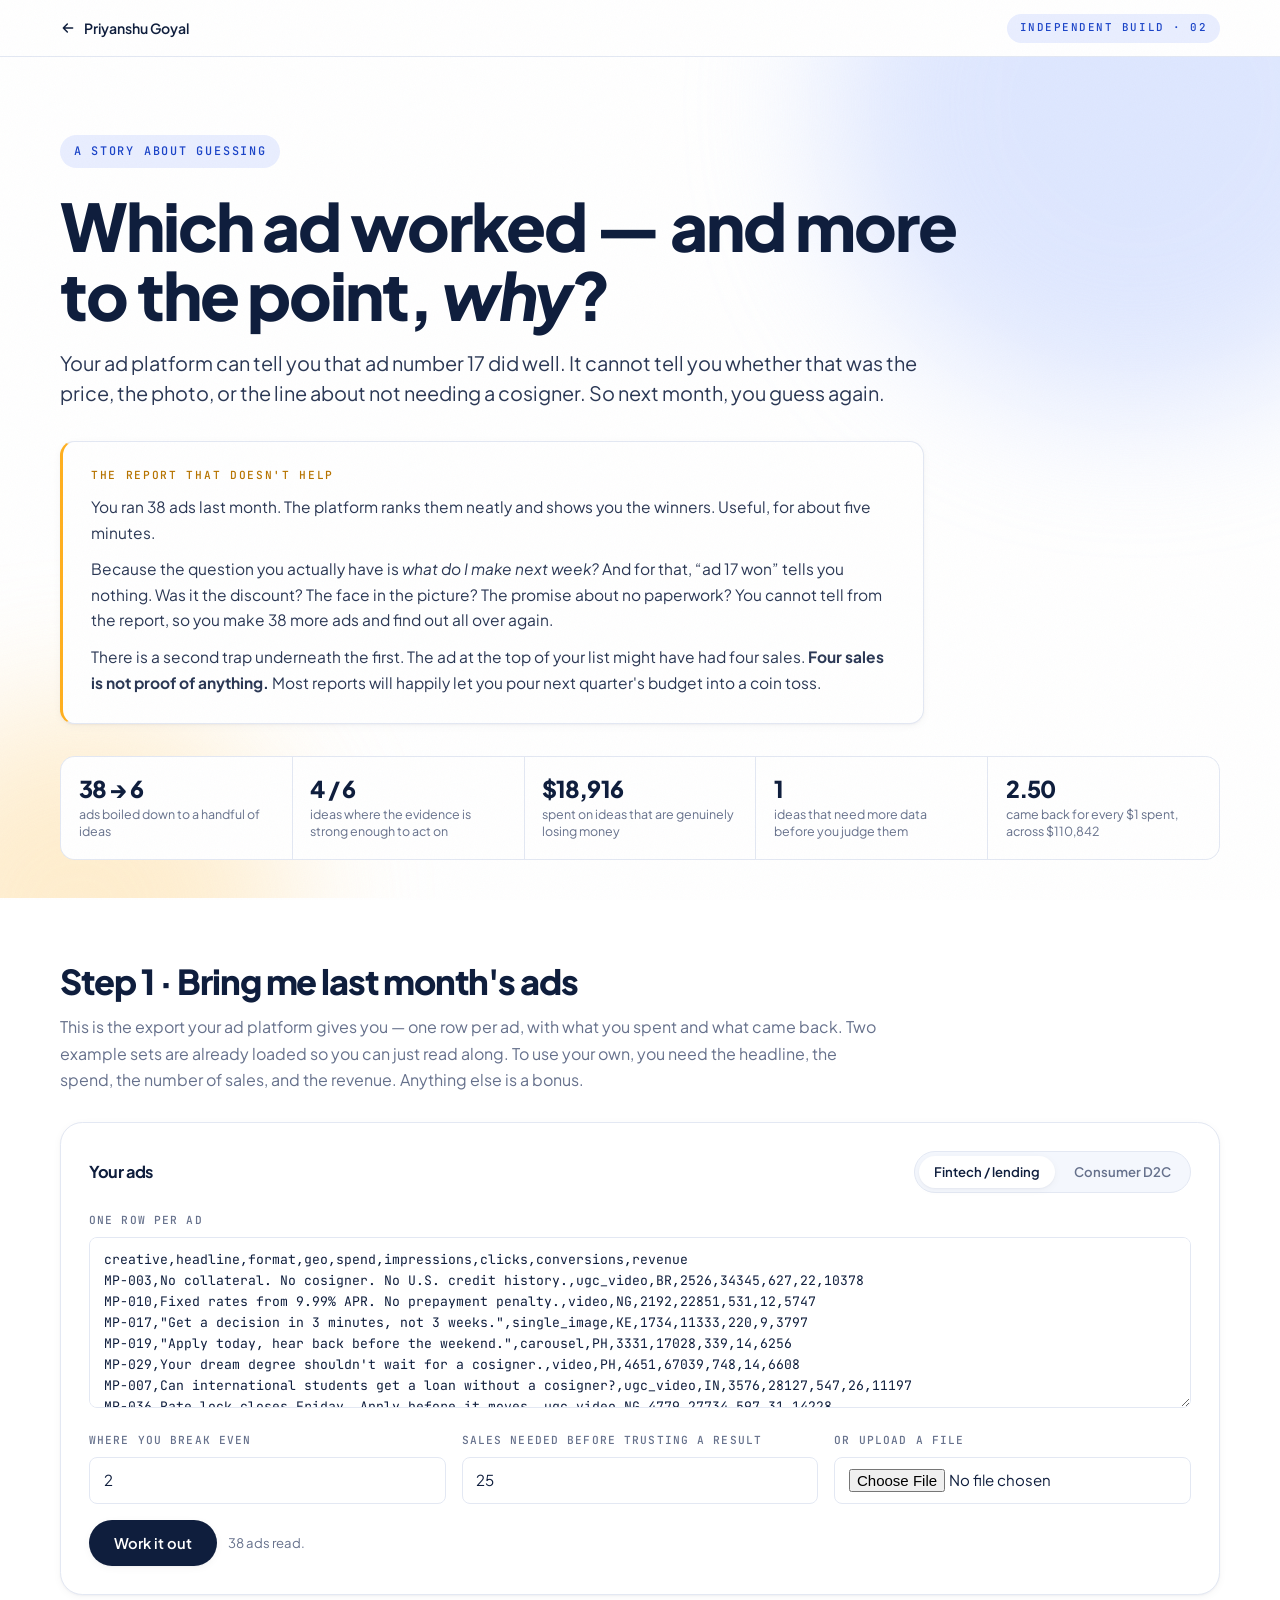
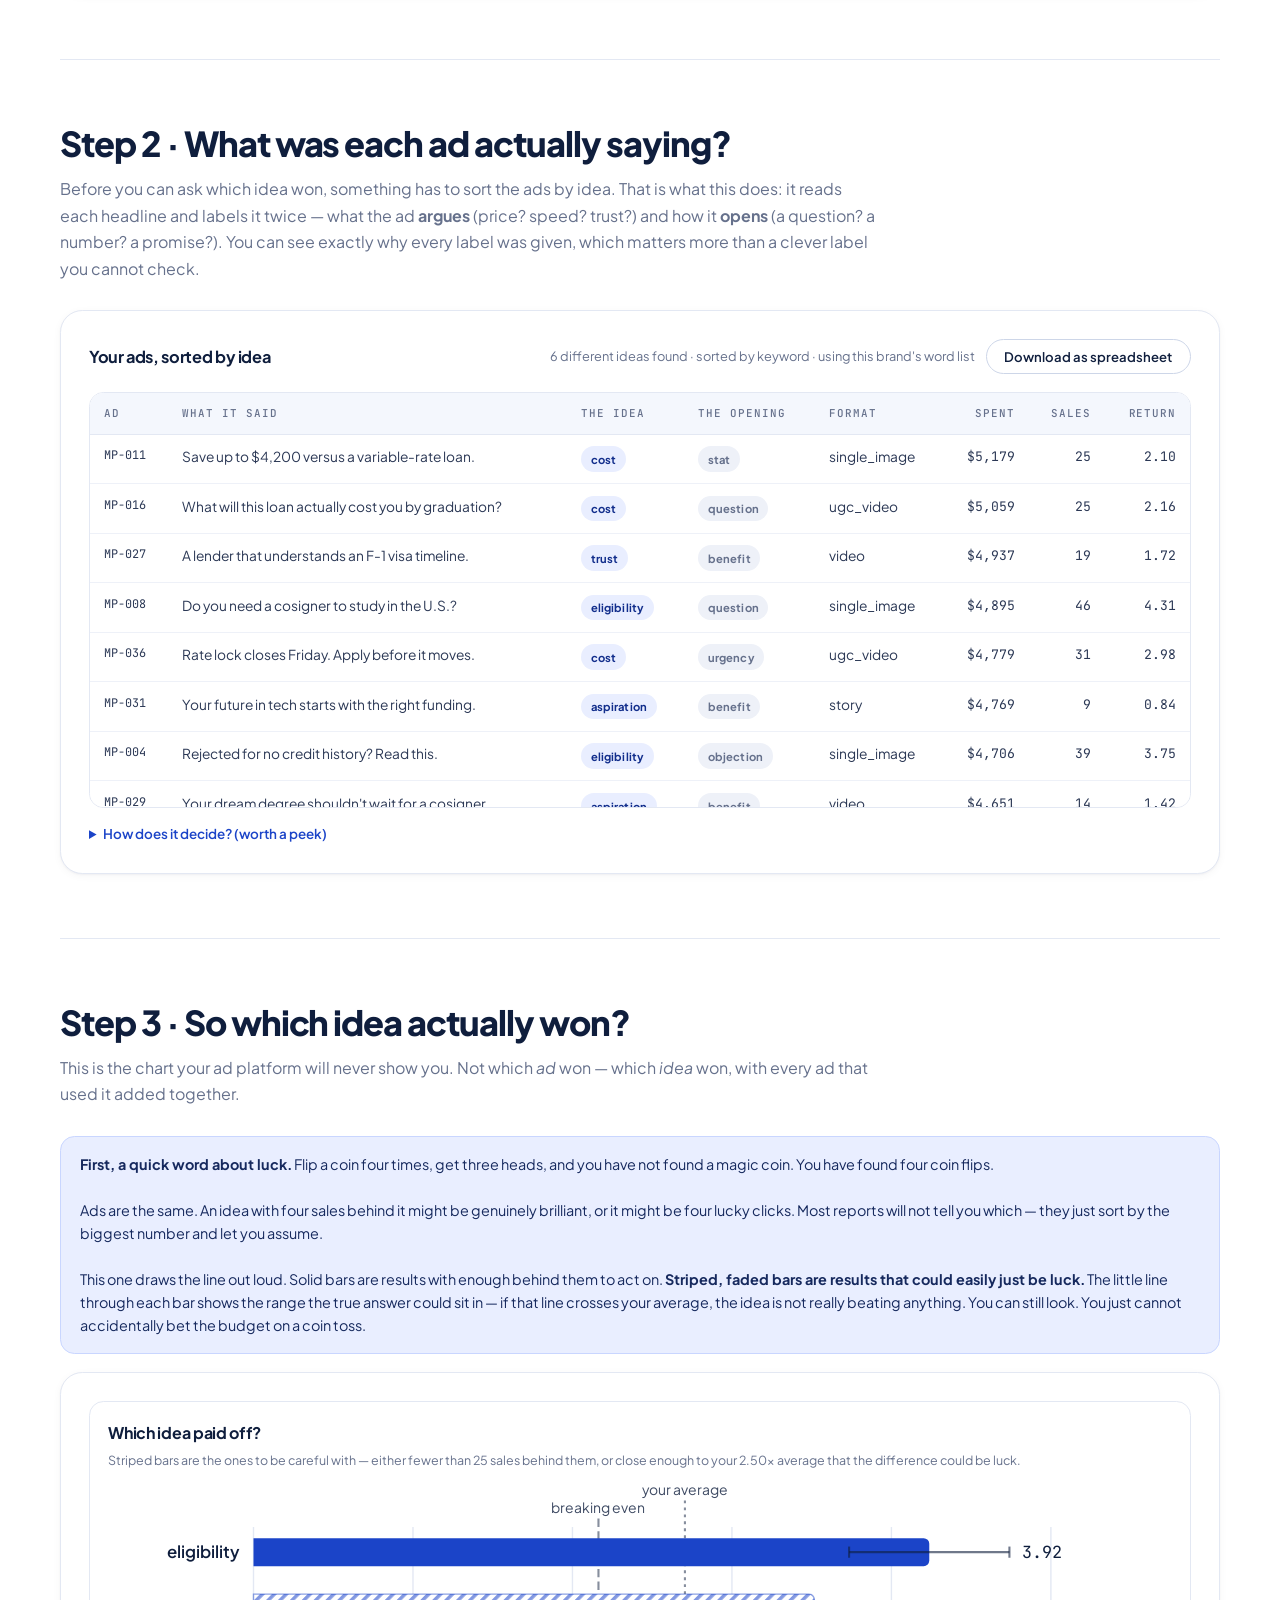
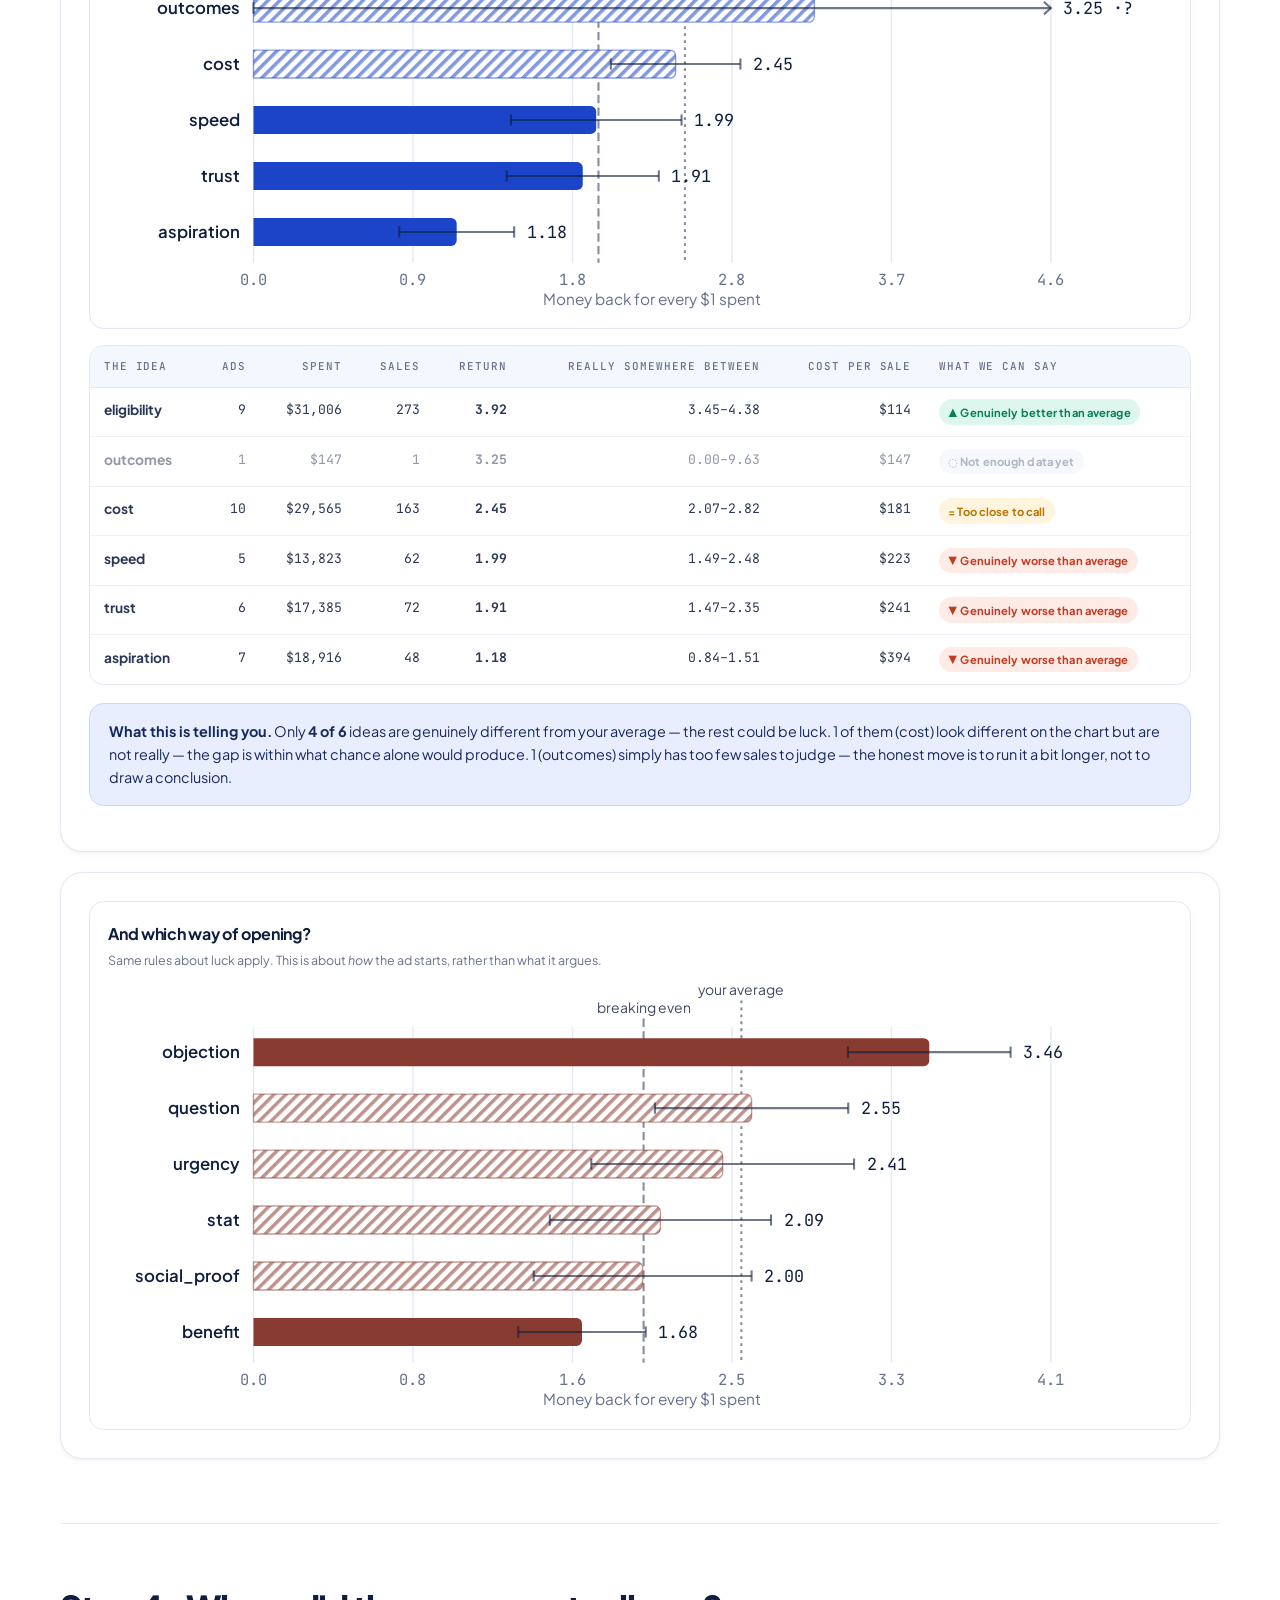
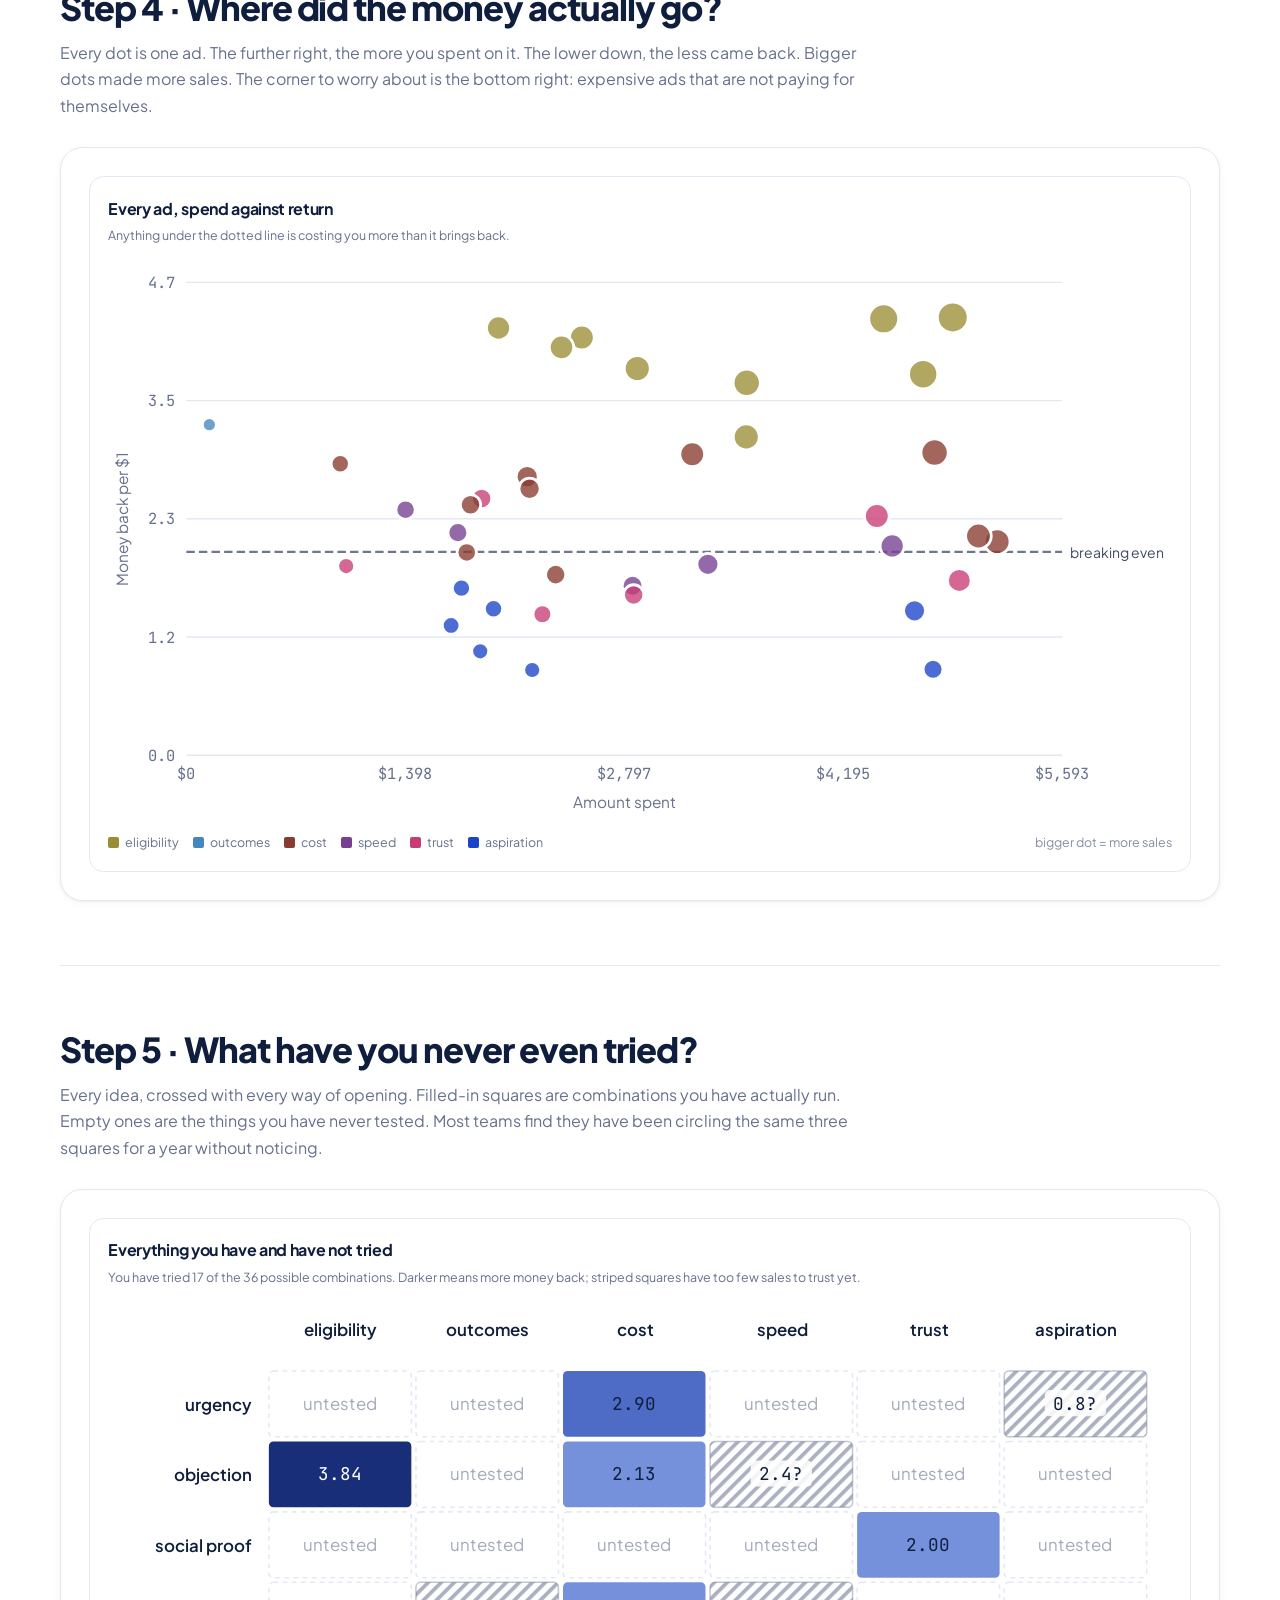
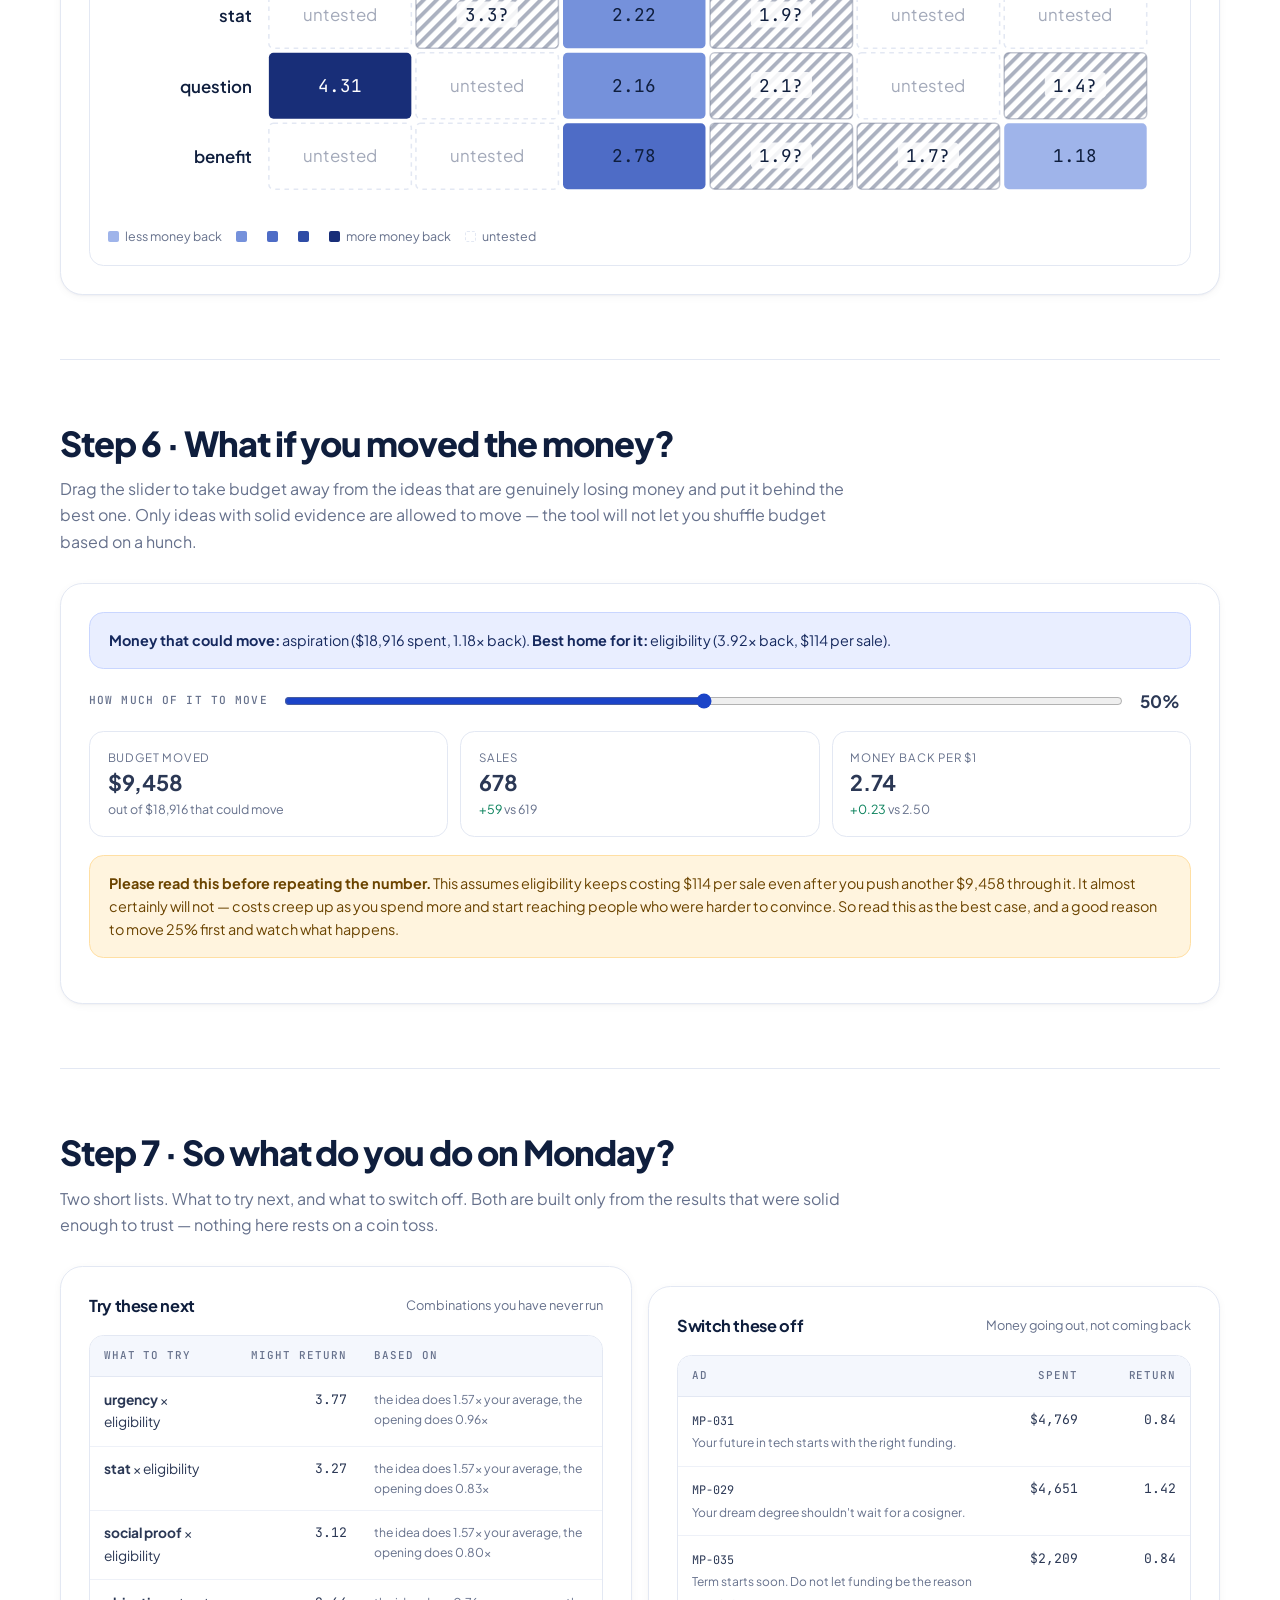
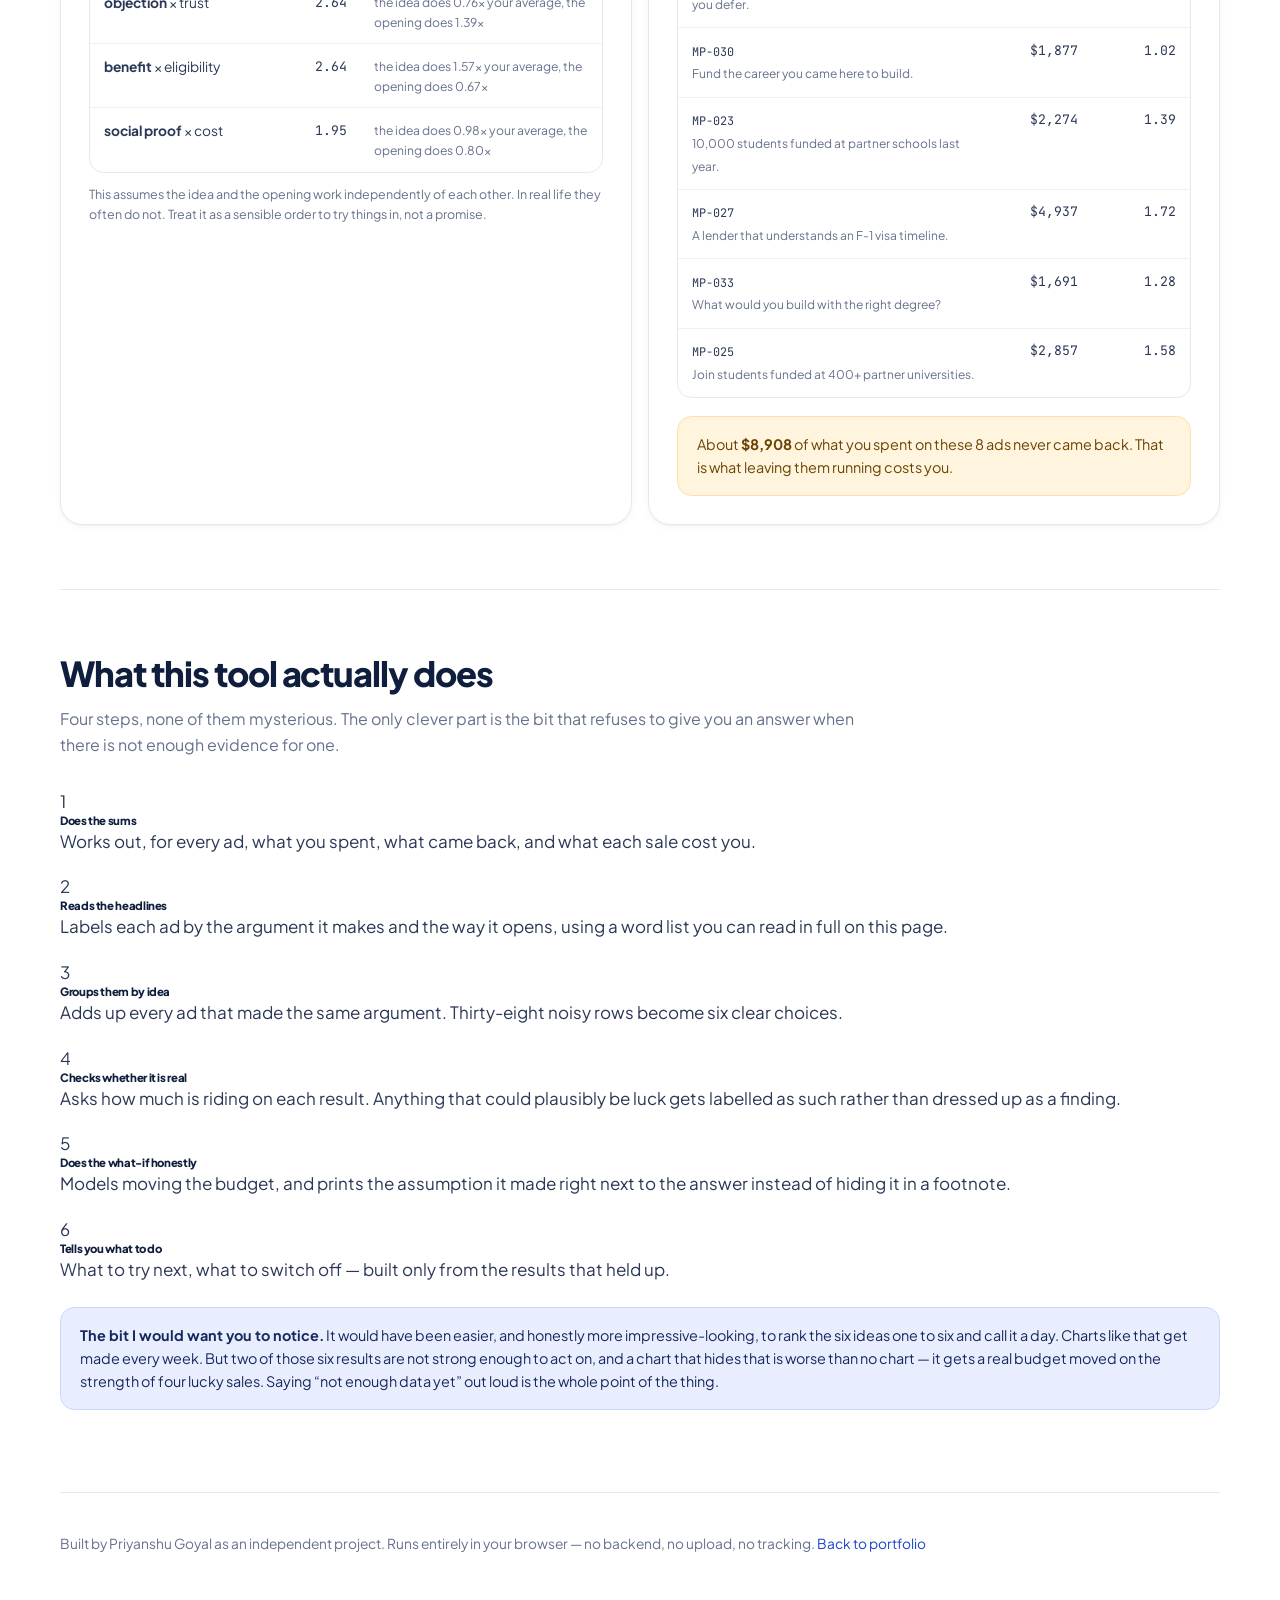
==== commit a3c6aaf6: "Redesign tool pages on the new design system" ====
--- a/tools/creative-angle-miner.html
+++ b/tools/creative-angle-miner.html
@@ -7,32 +7,32 @@
 <meta name="description" content="Your ad platform tells you which ad won. It never tells you which idea won. This works that out, and is honest about which results are real and which are luck.">
 <link rel="preconnect" href="https://fonts.googleapis.com">
 <link rel="preconnect" href="https://fonts.gstatic.com" crossorigin>
-<link href="https://fonts.googleapis.com/css2?family=Space+Grotesk:wght@400;500;600;700&display=swap" rel="stylesheet">
-<link rel="stylesheet" href="tool-kit.css">
+<link href="https://fonts.googleapis.com/css2?family=Plus+Jakarta+Sans:wght@400;500;600;700;800&family=Instrument+Serif:ital@1&family=JetBrains+Mono:wght@400;500&display=swap" rel="stylesheet">
+<link rel="stylesheet" href="../assets/site.css">
 <style>
-  .chart-wrap { background:#fff; border:1px solid var(--line); border-radius:.55rem; padding:1rem; overflow:visible; }
-  .chart-title { font-family:var(--display); font-size:.9rem; font-weight:700; margin:0 0 .15rem; }
+  .chart-wrap { background:var(--paper); border:1px solid var(--line); border-radius:var(--r); padding:1.15rem; overflow:visible; }
+  .chart-title { font-family:var(--display); font-size:1rem; font-weight:700; letter-spacing:-.02em; margin:0 0 .2rem; color:var(--ink); }
   .chart-sub { font-size:.78rem; color:var(--ink-soft); margin:0 0 .9rem; }
   svg.chart { display:block; width:100%; height:auto; overflow:visible; }
   .legend { display:flex; flex-wrap:wrap; gap:.6rem .9rem; margin-top:.75rem; font-size:.78rem; color:var(--ink-soft); }
   .legend span.sw { width:11px; height:11px; border-radius:2px; display:inline-block; margin-right:.35rem; vertical-align:-1px; }
   .tip {
-    position:fixed; pointer-events:none; z-index:200; background:var(--ink); color:#fff;
+    position:fixed; pointer-events:none; z-index:300; background:var(--ink); color:#fff;
     font-size:.76rem; line-height:1.45; padding:.5rem .65rem; border-radius:.4rem;
     max-width:17rem; opacity:0; transition:opacity .1s ease; box-shadow:0 4px 14px rgba(0,0,0,.18);
   }
   .tip b { font-family:var(--display); }
   .slider-row { display:flex; align-items:center; gap:.9rem; flex-wrap:wrap; }
-  .slider-row input[type=range] { flex:1; min-width:12rem; accent-color:var(--accent); }
+  .slider-row input[type=range] { flex:1; min-width:12rem; accent-color:var(--brand); }
   .sim-grid { display:grid; grid-template-columns:1fr; gap:.75rem; margin-top:1rem; }
   @media (min-width:720px){ .sim-grid { grid-template-columns:repeat(3,1fr); } }
-  .sim-box { background:#fff; border:1px solid var(--line); border-radius:.5rem; padding:.85rem; }
+  .sim-box { background:var(--paper); border:1px solid var(--line); border-radius:var(--r); padding:1rem 1.1rem; }
   .sim-box .k { font-size:.72rem; text-transform:uppercase; letter-spacing:.07em; color:var(--ink-soft); display:block; margin-bottom:.3rem; }
   .sim-box .v { font-family:var(--display); font-weight:700; font-size:1.35rem; display:block; line-height:1.15; }
   .sim-box .d { font-size:.78rem; margin-top:.2rem; display:block; color:var(--ink-soft); }
-  .up { color:var(--green-text); } .down { color:var(--red-text); }
+  .up { color:var(--mint-deep); } .down { color:var(--coral-deep); }
   details.kw { margin-top:.9rem; }
-  details.kw summary { cursor:pointer; font-size:.82rem; color:var(--accent); font-family:var(--display); font-weight:500; }
+  
   details.kw .kwbody { margin-top:.7rem; font-size:.8rem; color:var(--ink-soft); }
   details.kw code { background:var(--card); padding:.1rem .3rem; border-radius:.25rem; font-size:.75rem; }
 </style>
@@ -41,12 +41,14 @@
 
 <div class="tool-bar">
   <div class="wrap tool-bar-inner">
-    <a class="back-link" href="../index.html">&larr; Priyanshu Goyal</a>
+    <a class="back-link" href="../index.html"><svg viewBox="0 0 24 24" width="16" height="16" fill="none" stroke="currentColor" stroke-width="2.2" stroke-linecap="round" stroke-linejoin="round" aria-hidden="true"><path d="M19 12H5M11 18l-6-6 6-6"/></svg>Priyanshu Goyal</a>
     <span class="tool-bar-tag">Independent build &middot; 02</span>
   </div>
 </div>
 
-<header class="wrap tool-header">
+<header class="tool-header">
+  <div class="wash"><i class="w1"></i><i class="w2"></i></div>
+  <div class="wrap above">
   <p class="eyebrow">A story about guessing</p>
   <h1>Which ad worked &mdash; and more to the point, <em>why</em>?</h1>
   <p class="tool-sub">Your ad platform can tell you that ad number 17 did well. It cannot tell you whether that was the price, the photo, or the line about not needing a cosigner. So next month, you guess again.</p>
@@ -59,6 +61,7 @@
   </div>
 
   <div class="metrics-ribbon" id="metrics"></div>
+  </div>
 </header>
 
 <main class="wrap">
@@ -329,8 +332,8 @@
    surface (worst deutan pair ΔE 8.7, worst normal-vision pair ΔE 15.8).
    Fixed order, never cycled - a 7th category folds into neutral OTHER rather
    than getting a generated hue, because six is the honest limit on this surface. */
-const CAT = ["#994733","#2E6CA3","#9B8D36","#652EA3","#D5156F","#BD32D2"];
-const OTHER = "#5B6472";
+const CAT = ["#1B44C8","#883B30","#9B8D36","#4686BE","#763F92","#C83C74"];
+const OTHER = "#66718C";
 const catColor = i => (i >= 0 && i < CAT.length) ? CAT[i] : OTHER;
 
 /* Stable colour identity: alphabetical by angle name, with "other" always
@@ -343,9 +346,9 @@
   return m;
 }
 /* Validated single-hue sequential ramp (light -> dark) */
-const SEQ = ["#CFA285","#BB8461","#A46543","#8B4B2C","#70351B"];
-const INK="#16243D", INKSOFT="#4A566B", LINE="#E4E0DA", SURFACE="#FDFCFB";
-const GOOD="#15803D", BAD="#B91C1C";
+const SEQ = ["#9FB4EA","#7591DB","#4E6CC6","#2F4CA6","#182E78"];
+const INK="#0F1E3D", INKSOFT="#66718C", LINE="#E3E8F3", SURFACE="#FFFFFF";
+const GOOD="#07805A", BAD="#C43A20";
 
 /* ===================== CLASSIFIER ===================== */
 const ANGLE_KW = {
--- a/assets/site.css
+++ b/assets/site.css
@@ -0,0 +1,415 @@
+/* ============================================================================
+   Priyanshu Goyal — shared design system
+   Light, bright, editorial. Used by the portfolio and all three tools.
+   ========================================================================== */
+
+:root{
+  /* surfaces */
+  --paper:#FFFFFF;
+  --paper-warm:#FDFAF4;
+  --paper-cool:#F4F7FD;
+  --paper-deep:#0F1E3D;
+
+  /* ink */
+  --ink:#0F1E3D;
+  --ink-body:#2B3855;
+  --ink-soft:#66718C;
+  --ink-faint:#98A2B8;
+
+  /* brand */
+  --brand:#1B44C8;
+  --brand-deep:#122E8C;
+  --brand-tint:#E9EEFF;
+  --gold:#FFB020;
+  --gold-deep:#B77400;
+  --gold-tint:#FFF4DE;
+  --coral:#FF5A3C;
+  --coral-deep:#C43A20;
+  --coral-tint:#FFEBE6;
+  --mint:#0FB47F;
+  --mint-deep:#07805A;
+  --mint-tint:#DEF7EE;
+
+  /* lines */
+  --line:#E3E8F3;
+  --line-soft:#EEF1F8;
+  --line-strong:#CDD6E8;
+
+  /* type */
+  --display:'Plus Jakarta Sans', ui-sans-serif, system-ui, -apple-system, sans-serif;
+  --body:'Plus Jakarta Sans', ui-sans-serif, system-ui, -apple-system, sans-serif;
+  --serif:'Instrument Serif', Georgia, 'Times New Roman', serif;
+  --mono:'JetBrains Mono', ui-monospace, SFMono-Regular, Menlo, monospace;
+
+  /* rhythm */
+  --wrap:78rem;
+  --wrap-narrow:52rem;
+  --r-sm:.5rem;
+  --r:.9rem;
+  --r-lg:1.4rem;
+  --r-xl:2rem;
+
+  --shadow-sm:0 1px 2px rgba(15,30,61,.04), 0 2px 8px rgba(15,30,61,.04);
+  --shadow:0 2px 4px rgba(15,30,61,.04), 0 12px 32px rgba(15,30,61,.07);
+  --shadow-lg:0 4px 8px rgba(15,30,61,.05), 0 24px 60px rgba(15,30,61,.10);
+  --ease:cubic-bezier(.22,.61,.36,1);
+}
+
+*,*::before,*::after{ box-sizing:border-box; }
+html{ scroll-behavior:smooth; -webkit-text-size-adjust:100%; }
+body{
+  margin:0;
+  background:var(--paper);
+  color:var(--ink-body);
+  font-family:var(--body);
+  font-size:1.0625rem;
+  line-height:1.65;
+  font-weight:400;
+  -webkit-font-smoothing:antialiased;
+  text-rendering:optimizeLegibility;
+  overflow-x:hidden;
+}
+
+/* --- paper grain: the single cheapest way to stop a page looking flat --- */
+body::before{
+  content:""; position:fixed; inset:0; z-index:9999; pointer-events:none;
+  opacity:.035; mix-blend-mode:multiply;
+  background-image:url("data:image/svg+xml,%3Csvg xmlns='http://www.w3.org/2000/svg' width='180' height='180'%3E%3Cfilter id='n'%3E%3CfeTurbulence type='fractalNoise' baseFrequency='.85' numOctaves='3'/%3E%3C/filter%3E%3Crect width='180' height='180' filter='url(%23n)'/%3E%3C/svg%3E");
+}
+
+/* ---------------------------------------------------------------- type --- */
+h1,h2,h3,h4,h5,h6{
+  font-family:var(--display); color:var(--ink);
+  font-weight:800; letter-spacing:-.032em; line-height:1.05; margin:0;
+}
+.display-xl{ font-size:clamp(2.8rem,7.4vw,6rem); }
+.display-lg{ font-size:clamp(2.2rem,5.2vw,4rem); }
+.display-md{ font-size:clamp(1.7rem,3.4vw,2.6rem); letter-spacing:-.028em; }
+.display-sm{ font-size:clamp(1.3rem,2.2vw,1.65rem); letter-spacing:-.022em; line-height:1.2; }
+
+/* the signature move: an italic serif phrase inside a sans headline */
+.ital{
+  font-family:var(--serif); font-weight:400; font-style:italic;
+  letter-spacing:-.01em; color:var(--brand);
+}
+.ital-gold{ color:var(--gold-deep); }
+
+p{ margin:0 0 1.1rem; }
+.lede{ font-size:clamp(1.05rem,1.6vw,1.3rem); line-height:1.55; color:var(--ink-body); font-weight:400; }
+.measure{ max-width:64ch; }
+.measure-tight{ max-width:52ch; }
+
+a{ color:var(--brand); text-decoration:none; }
+a:hover{ text-decoration:underline; text-underline-offset:.22em; text-decoration-thickness:1.5px; }
+:focus-visible{ outline:2.5px solid var(--brand); outline-offset:3px; border-radius:3px; }
+
+code,.mono{ font-family:var(--mono); font-size:.86em; }
+code{ background:var(--paper-cool); padding:.12em .38em; border-radius:.3rem; color:var(--brand-deep); }
+
+/* ------------------------------------------------------------ structure --- */
+.wrap{ width:100%; max-width:var(--wrap); margin-inline:auto; padding-inline:clamp(1.15rem,4vw,2.75rem); }
+.section{ padding-block:clamp(4rem,9vw,8rem); position:relative; }
+.section--warm{ background:var(--paper-warm); }
+.section--cool{ background:var(--paper-cool); }
+.section--line{ border-top:1px solid var(--line); }
+
+/* editorial section head: mono index on the left, title on the right */
+.sec-head{ display:grid; grid-template-columns:1fr; gap:.9rem 3rem; margin-bottom:clamp(2rem,4vw,3.5rem); }
+.sec-index{
+  font-family:var(--mono); font-size:.76rem; font-weight:500; letter-spacing:.16em;
+  text-transform:uppercase; color:var(--brand); display:flex; align-items:center; gap:.7rem;
+  padding-top:.55rem;
+}
+.sec-index::after{ content:""; height:1px; flex:1; background:var(--line-strong); max-width:5rem; }
+.sec-title{ }
+.sec-title p{ margin-top:1rem; color:var(--ink-soft); }
+
+@media (min-width:56rem){
+  .sec-head{ grid-template-columns:minmax(9rem,14rem) 1fr; }
+  .sec-index::after{ max-width:none; }
+}
+
+/* ---------------------------------------------------------------- nav ---- */
+.nav{
+  position:sticky; top:0; z-index:200;
+  background:rgba(255,255,255,.82);
+  backdrop-filter:saturate(150%) blur(14px);
+  -webkit-backdrop-filter:saturate(150%) blur(14px);
+  border-bottom:1px solid transparent;
+  transition:border-color .3s var(--ease), background .3s var(--ease), padding .3s var(--ease);
+  padding-block:1.1rem;
+}
+.nav.is-stuck{ border-bottom-color:var(--line); padding-block:.65rem; }
+.nav-inner{ display:flex; align-items:center; justify-content:space-between; gap:1.5rem; }
+.brandmark{ display:inline-flex; align-items:center; gap:.6rem; font-family:var(--display); font-weight:800; font-size:1.02rem; color:var(--ink); letter-spacing:-.02em; }
+.brandmark:hover{ text-decoration:none; }
+.brandmark .dot{ width:.5rem; height:.5rem; border-radius:50%; background:var(--gold); box-shadow:0 0 0 3px var(--gold-tint); flex:none; }
+.nav-links{ display:none; align-items:center; gap:.35rem; list-style:none; margin:0; padding:0; }
+.nav-links a{
+  font-size:.875rem; font-weight:500; color:var(--ink-soft);
+  padding:.45rem .8rem; border-radius:2rem; transition:color .2s, background .2s;
+}
+.nav-links a:hover{ color:var(--brand); background:var(--brand-tint); text-decoration:none; }
+@media (min-width:60rem){ .nav-links{ display:flex; } }
+
+/* --------------------------------------------------------------- buttons - */
+.btn{
+  display:inline-flex; align-items:center; justify-content:center; gap:.55rem;
+  font-family:var(--display); font-weight:600; font-size:.92rem; line-height:1;
+  padding:.92rem 1.5rem; border-radius:2.5rem; border:1.5px solid transparent;
+  cursor:pointer; text-decoration:none; white-space:nowrap;
+  transition:transform .25s var(--ease), box-shadow .25s var(--ease), background .2s, color .2s, border-color .2s;
+}
+.btn:hover{ text-decoration:none; transform:translateY(-2px); }
+.btn:active{ transform:translateY(0); }
+.btn svg{ width:1.05em; height:1.05em; transition:transform .3s var(--ease); }
+.btn:hover svg{ transform:translateX(3px); }
+.btn-primary{ background:var(--ink); color:#fff; box-shadow:var(--shadow-sm); }
+.btn-primary:hover{ background:var(--brand-deep); box-shadow:var(--shadow); }
+.btn-brand{ background:var(--brand); color:#fff; box-shadow:0 6px 18px rgba(27,68,200,.22); }
+.btn-brand:hover{ background:var(--brand-deep); box-shadow:0 10px 26px rgba(27,68,200,.3); }
+.btn-gold{ background:var(--gold); color:#3A2600; box-shadow:0 6px 18px rgba(255,176,32,.3); }
+.btn-gold:hover{ background:#FFA000; box-shadow:0 10px 26px rgba(255,176,32,.38); }
+.btn-ghost{ border-color:var(--line-strong); color:var(--ink); background:var(--paper); }
+.btn-ghost:hover{ border-color:var(--brand); color:var(--brand); }
+.btn-sm{ font-size:.82rem; padding:.62rem 1.1rem; }
+.btn-row{ display:flex; flex-wrap:wrap; gap:.7rem; align-items:center; }
+.btn:disabled{ opacity:.45; cursor:not-allowed; transform:none; }
+
+/* ----------------------------------------------------------------- pills - */
+.eyebrow{
+  display:inline-flex; align-items:center; gap:.5rem;
+  font-family:var(--mono); font-size:.74rem; font-weight:500;
+  letter-spacing:.15em; text-transform:uppercase; color:var(--brand);
+  background:var(--brand-tint); padding:.42rem .85rem; border-radius:2rem;
+  margin:0 0 1.5rem;
+}
+.eyebrow.is-gold{ color:var(--gold-deep); background:var(--gold-tint); }
+.tag{
+  display:inline-flex; align-items:center; gap:.35rem;
+  font-size:.78rem; font-weight:500; color:var(--ink-soft);
+  background:var(--paper); border:1px solid var(--line);
+  padding:.36rem .75rem; border-radius:2rem;
+}
+.tag-row{ display:flex; flex-wrap:wrap; gap:.45rem; list-style:none; padding:0; margin:0; }
+
+.pill{ display:inline-block; font-family:var(--display); font-size:.7rem; font-weight:700;
+  padding:.22rem .6rem; border-radius:2rem; white-space:nowrap; letter-spacing:.01em; }
+.pill-ok{ background:var(--mint-tint); color:var(--mint-deep); }
+.pill-warn{ background:var(--gold-tint); color:var(--gold-deep); }
+.pill-bad{ background:var(--coral-tint); color:var(--coral-deep); }
+.pill-info{ background:var(--brand-tint); color:var(--brand-deep); }
+.pill-mute{ background:var(--line-soft); color:var(--ink-soft); }
+.pill-row{ display:flex; flex-wrap:wrap; gap:.3rem; }
+
+/* ----------------------------------------------------------------- cards - */
+.card{
+  background:var(--paper); border:1px solid var(--line); border-radius:var(--r-lg);
+  padding:clamp(1.4rem,2.6vw,2.2rem); box-shadow:var(--shadow-sm);
+  transition:transform .35s var(--ease), box-shadow .35s var(--ease), border-color .35s var(--ease);
+}
+.card-hover:hover{ transform:translateY(-4px); box-shadow:var(--shadow-lg); border-color:var(--line-strong); }
+.card-flush{ padding:0; overflow:hidden; }
+
+/* ---------------------------------------------------------------- stats -- */
+.stat-grid{ display:grid; grid-template-columns:repeat(auto-fit,minmax(9.5rem,1fr)); gap:1px;
+  background:var(--line); border:1px solid var(--line); border-radius:var(--r); overflow:hidden; }
+.stat{ background:var(--paper); padding:1.3rem 1.25rem; }
+.stat .n{
+  display:block; font-family:var(--display); font-weight:800;
+  font-size:clamp(1.6rem,3.1vw,2.3rem); letter-spacing:-.04em; line-height:1;
+  color:var(--ink); margin-bottom:.45rem;
+}
+.stat .n em{ font-family:var(--serif); font-style:italic; font-weight:400; color:var(--brand); letter-spacing:0; }
+.stat .k{ display:block; font-size:.82rem; line-height:1.4; color:var(--ink-soft); }
+.stat .arrow{ color:var(--gold); font-weight:400; }
+
+/* big editorial number, used for the headline deltas */
+.delta-list{ list-style:none; margin:0; padding:0; display:grid; gap:1.6rem; }
+.delta{ border-top:1px solid var(--line); padding-top:1.05rem; }
+.delta .pair{
+  display:flex; align-items:baseline; gap:.55rem; flex-wrap:wrap;
+  font-family:var(--display); font-weight:800; letter-spacing:-.04em; line-height:1;
+  font-size:clamp(1.5rem,3.1vw,2.1rem); color:var(--ink); margin-bottom:.4rem;
+}
+.delta .from{ color:var(--ink-faint); font-weight:600; }
+.delta .to{ color:var(--ink); }
+.delta .arrow{ color:var(--gold); }
+.delta .label{ font-size:.86rem; color:var(--ink-soft); line-height:1.45; display:block; }
+@media (min-width:40rem){ .delta-list{ grid-template-columns:1fr 1fr; gap:1.6rem 2.5rem; } }
+
+/* -------------------------------------------------------------- callouts - */
+.note{
+  border-radius:var(--r); padding:1.05rem 1.25rem; font-size:.92rem; line-height:1.6;
+  border:1px solid; margin:1.2rem 0;
+}
+.note-info{ background:var(--brand-tint); border-color:#C9D6FF; color:#16295E; }
+.note-warn{ background:var(--gold-tint); border-color:#FFDFA3; color:#6B4400; }
+.note-ok{ background:var(--mint-tint); border-color:#A5E9CF; color:var(--mint-deep); }
+.note-bad{ background:var(--coral-tint); border-color:#FFC4B8; color:var(--coral-deep); }
+.note strong{ font-family:var(--display); font-weight:700; }
+
+/* ---------------------------------------------------------------- forms -- */
+.field{ margin-bottom:1rem; }
+.field label,.field-label{
+  display:block; font-family:var(--mono); font-size:.7rem; font-weight:500;
+  letter-spacing:.1em; text-transform:uppercase; color:var(--ink-soft); margin-bottom:.45rem;
+}
+.input{
+  width:100%; font-family:var(--body); font-size:.94rem; color:var(--ink);
+  background:var(--paper); border:1.5px solid var(--line); border-radius:var(--r-sm);
+  padding:.7rem .85rem; line-height:1.5; transition:border-color .2s, box-shadow .2s;
+}
+textarea.input{ font-family:var(--mono); font-size:.82rem; resize:vertical; min-height:7rem; line-height:1.6; }
+.input:focus{ outline:none; border-color:var(--brand); box-shadow:0 0 0 4px var(--brand-tint); }
+select.input{ cursor:pointer; }
+
+.seg{ display:inline-flex; background:var(--paper-cool); border:1px solid var(--line);
+  border-radius:2rem; padding:.25rem; gap:.2rem; flex-wrap:wrap; }
+.seg button{
+  font-family:var(--display); font-size:.82rem; font-weight:600; background:transparent;
+  border:none; color:var(--ink-soft); padding:.48rem .95rem; border-radius:2rem;
+  cursor:pointer; transition:all .25s var(--ease);
+}
+.seg button:hover{ color:var(--brand); }
+.seg button[aria-pressed="true"]{ background:var(--paper); color:var(--ink); box-shadow:var(--shadow-sm); }
+
+.checkrow{ display:flex; flex-wrap:wrap; gap:.5rem; }
+.checkrow label{
+  display:inline-flex; align-items:center; gap:.45rem; background:var(--paper);
+  border:1.5px solid var(--line); border-radius:2rem; padding:.45rem .9rem;
+  font-size:.86rem; cursor:pointer; text-transform:none; letter-spacing:0;
+  font-weight:500; color:var(--ink-body); font-family:var(--body); margin:0;
+  transition:all .2s var(--ease);
+}
+.checkrow label:has(input:checked){ border-color:var(--brand); background:var(--brand-tint); color:var(--brand-deep); }
+.grid-2{ display:grid; grid-template-columns:1fr; gap:1rem; }
+.grid-3{ display:grid; grid-template-columns:1fr; gap:1rem; }
+@media (min-width:46rem){ .grid-2{ grid-template-columns:1fr 1fr; } .grid-3{ grid-template-columns:repeat(3,1fr); } }
+
+/* --------------------------------------------------------------- tables -- */
+.table-wrap{ border:1px solid var(--line); border-radius:var(--r); overflow:auto; background:var(--paper); }
+table.data{ width:100%; border-collapse:collapse; font-size:.86rem; text-align:left; }
+table.data th{
+  background:var(--paper-cool); color:var(--ink-soft); font-family:var(--mono);
+  font-weight:500; padding:.7rem .85rem; border-bottom:1px solid var(--line);
+  font-size:.68rem; text-transform:uppercase; letter-spacing:.09em;
+  white-space:nowrap; position:sticky; top:0; z-index:1;
+}
+table.data td{ padding:.72rem .85rem; border-bottom:1px solid var(--line-soft); vertical-align:top; color:var(--ink-body); }
+table.data tr:last-child td{ border-bottom:none; }
+table.data tbody tr{ transition:background .18s; }
+table.data tbody tr:hover{ background:var(--paper-warm); }
+table.data tr.dim td{ opacity:.52; }
+.num-cell{ text-align:right; font-family:var(--mono); font-size:.82rem; font-variant-numeric:tabular-nums; white-space:nowrap; }
+
+/* ----------------------------------------------------------- reveal fx --- */
+.reveal{ opacity:0; transform:translateY(22px); transition:opacity .7s var(--ease), transform .7s var(--ease); }
+.reveal.in{ opacity:1; transform:none; }
+.reveal-d1{ transition-delay:.08s; }
+.reveal-d2{ transition-delay:.16s; }
+.reveal-d3{ transition-delay:.24s; }
+.reveal-d4{ transition-delay:.32s; }
+
+@media (prefers-reduced-motion:reduce){
+  html{ scroll-behavior:auto; }
+  *,*::before,*::after{ animation-duration:.001ms !important; transition-duration:.001ms !important; }
+  .reveal{ opacity:1; transform:none; }
+}
+
+/* ---------------------------------------------------------------- misc --- */
+.hr{ height:1px; background:var(--line); border:0; margin:0; }
+.empty{ text-align:center; padding:2.8rem 1rem; color:var(--ink-soft); font-size:.92rem; }
+.sr-only{ position:absolute; width:1px; height:1px; padding:0; margin:-1px; overflow:hidden; clip:rect(0,0,0,0); white-space:nowrap; border:0; }
+.skip{ position:absolute; left:-999px; top:0; background:var(--ink); color:#fff; padding:.7rem 1.1rem; z-index:500; border-radius:0 0 var(--r-sm) 0; }
+.skip:focus{ left:0; }
+.spin{ display:inline-block; width:.85em; height:.85em; border:2px solid currentColor;
+  border-right-color:transparent; border-radius:50%; animation:spin .65s linear infinite; }
+@keyframes spin{ to{ transform:rotate(360deg); } }
+
+/* soft colour washes behind hero-ish areas */
+.wash{ position:absolute; inset:0; overflow:hidden; pointer-events:none; z-index:0; }
+.wash i{ position:absolute; display:block; border-radius:50%; filter:blur(70px); opacity:.5; }
+.wash .w1{ width:38rem; height:38rem; background:#BFD0FF; top:-16rem; right:-10rem; }
+.wash .w2{ width:26rem; height:26rem; background:#FFE0A8; bottom:-14rem; left:-8rem; opacity:.55; }
+.wash .w3{ width:20rem; height:20rem; background:#FFD2C6; top:22%; left:38%; opacity:.32; }
+.above{ position:relative; z-index:1; }
+
+/* ============================================================================
+   TOOL PAGES — shared chrome for the three independent builds
+   ========================================================================== */
+.tool-bar{
+  position:sticky; top:0; z-index:200;
+  background:rgba(255,255,255,.85);
+  backdrop-filter:saturate(150%) blur(14px);
+  -webkit-backdrop-filter:saturate(150%) blur(14px);
+  border-bottom:1px solid var(--line); padding-block:.85rem;
+}
+.tool-bar-inner{ display:flex; align-items:center; justify-content:space-between; gap:1rem; flex-wrap:wrap; }
+.back-link{
+  font-family:var(--display); font-size:.88rem; font-weight:600; color:var(--ink);
+  display:inline-flex; align-items:center; gap:.5rem; transition:color .2s, gap .25s var(--ease);
+}
+.back-link:hover{ color:var(--brand); gap:.75rem; text-decoration:none; }
+.tool-bar-tag{
+  font-family:var(--mono); font-size:.68rem; letter-spacing:.14em; text-transform:uppercase;
+  color:var(--brand); background:var(--brand-tint); padding:.35rem .8rem; border-radius:2rem; font-weight:500;
+}
+
+.tool-header{ padding-block:clamp(2.6rem,6vw,5rem) clamp(1.5rem,3vw,2.5rem); position:relative; overflow:hidden; }
+.tool-header h1{ font-size:clamp(2.2rem,5.6vw,4.1rem); margin-bottom:1.1rem; max-width:20ch; }
+.tool-sub{ font-size:clamp(1.02rem,1.7vw,1.24rem); line-height:1.55; color:var(--ink-body); max-width:60ch; margin:0 0 2rem; }
+
+.problem-box{
+  background:var(--paper); border:1px solid var(--line); border-left:3px solid var(--gold);
+  border-radius:var(--r); padding:clamp(1.2rem,2.4vw,1.75rem); margin:0 0 2rem; max-width:72ch;
+  box-shadow:var(--shadow-sm);
+}
+.problem-box h2{
+  font-family:var(--mono); font-size:.7rem; font-weight:500; letter-spacing:.15em;
+  text-transform:uppercase; color:var(--gold-deep); margin:0 0 .75rem;
+}
+.problem-box p{ margin:0; font-size:.97rem; color:var(--ink-body); line-height:1.65; }
+.problem-box p + p{ margin-top:.75rem; }
+
+.metrics-ribbon{
+  display:grid; grid-template-columns:repeat(auto-fit,minmax(10rem,1fr)); gap:1px;
+  background:var(--line); border:1px solid var(--line); border-radius:var(--r);
+  overflow:hidden; margin:1.5rem 0 0;
+}
+.metric-box{ background:var(--paper); padding:1.15rem 1.1rem; }
+.metric-box .num{
+  font-family:var(--display); font-weight:800; font-size:1.45rem; color:var(--ink);
+  letter-spacing:-.04em; line-height:1.08; display:block; margin-bottom:.32rem;
+}
+.metric-box .label{ font-size:.78rem; color:var(--ink-soft); line-height:1.38; display:block; }
+
+.tool-section{ padding-block:clamp(2.5rem,5vw,4rem); border-top:1px solid var(--line); }
+.tool-section > h2{
+  font-family:var(--display); font-weight:800; font-size:clamp(1.45rem,3.2vw,2.15rem);
+  letter-spacing:-.03em; line-height:1.12; margin:0 0 .85rem;
+}
+.section-intro{ color:var(--ink-soft); max-width:68ch; margin:0 0 1.75rem; font-size:1rem; line-height:1.65; }
+
+.panel{
+  background:var(--paper); border:1px solid var(--line); border-radius:var(--r-lg);
+  padding:clamp(1.2rem,2.4vw,1.75rem); box-shadow:var(--shadow-sm);
+}
+.panel + .panel{ margin-top:1.25rem; }
+.panel-head{ display:flex; justify-content:space-between; align-items:center; gap:.85rem; flex-wrap:wrap; margin-bottom:1.15rem; }
+.panel-head h3{ font-family:var(--display); font-size:1.02rem; font-weight:700; letter-spacing:-.022em; margin:0; color:var(--ink); }
+.panel-head .hint, .hint{ font-size:.8rem; color:var(--ink-soft); }
+
+/* the tools' JS writes .callout — map it onto the new note styling */
+.callout{ border-radius:var(--r); padding:1rem 1.2rem; font-size:.9rem; line-height:1.6; border:1px solid; margin:1.1rem 0; }
+.callout-info{ background:var(--brand-tint); border-color:#C9D6FF; color:#16295E; }
+.callout-warn{ background:var(--gold-tint); border-color:#FFDFA3; color:#6B4400; }
+.callout-ok{ background:var(--mint-tint); border-color:#A5E9CF; color:var(--mint-deep); }
+.callout strong{ font-family:var(--display); font-weight:700; }
+
+.footer-note{ border-top:1px solid var(--line); padding-block:2.5rem 3.5rem; color:var(--ink-soft); font-size:.86rem; }
+
+details.kw{ margin-top:1rem; }
+details.kw summary{ cursor:pointer; font-size:.84rem; color:var(--brand); font-family:var(--display); font-weight:600; }
+details.kw .kwbody{ margin-top:.85rem; font-size:.84rem; color:var(--ink-soft); line-height:1.6; }
+details.kw code{ font-size:.76rem; }
